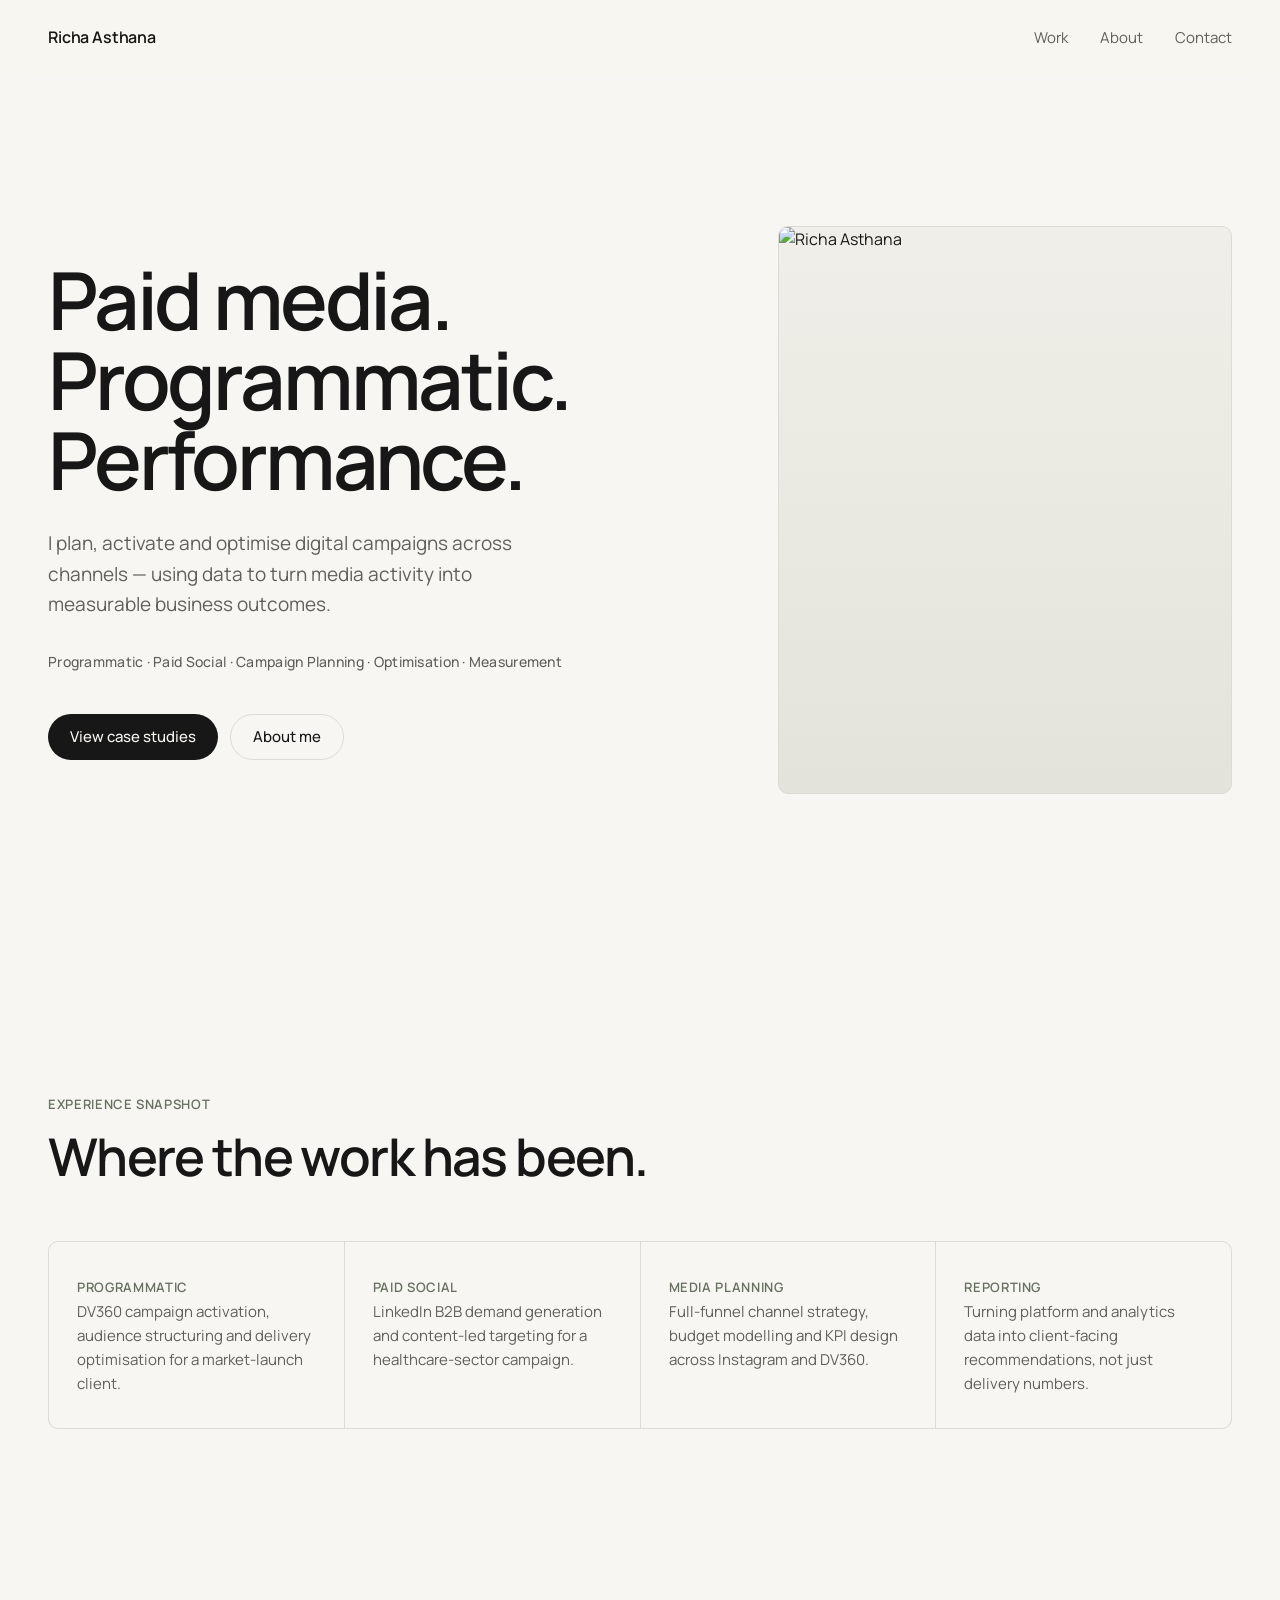
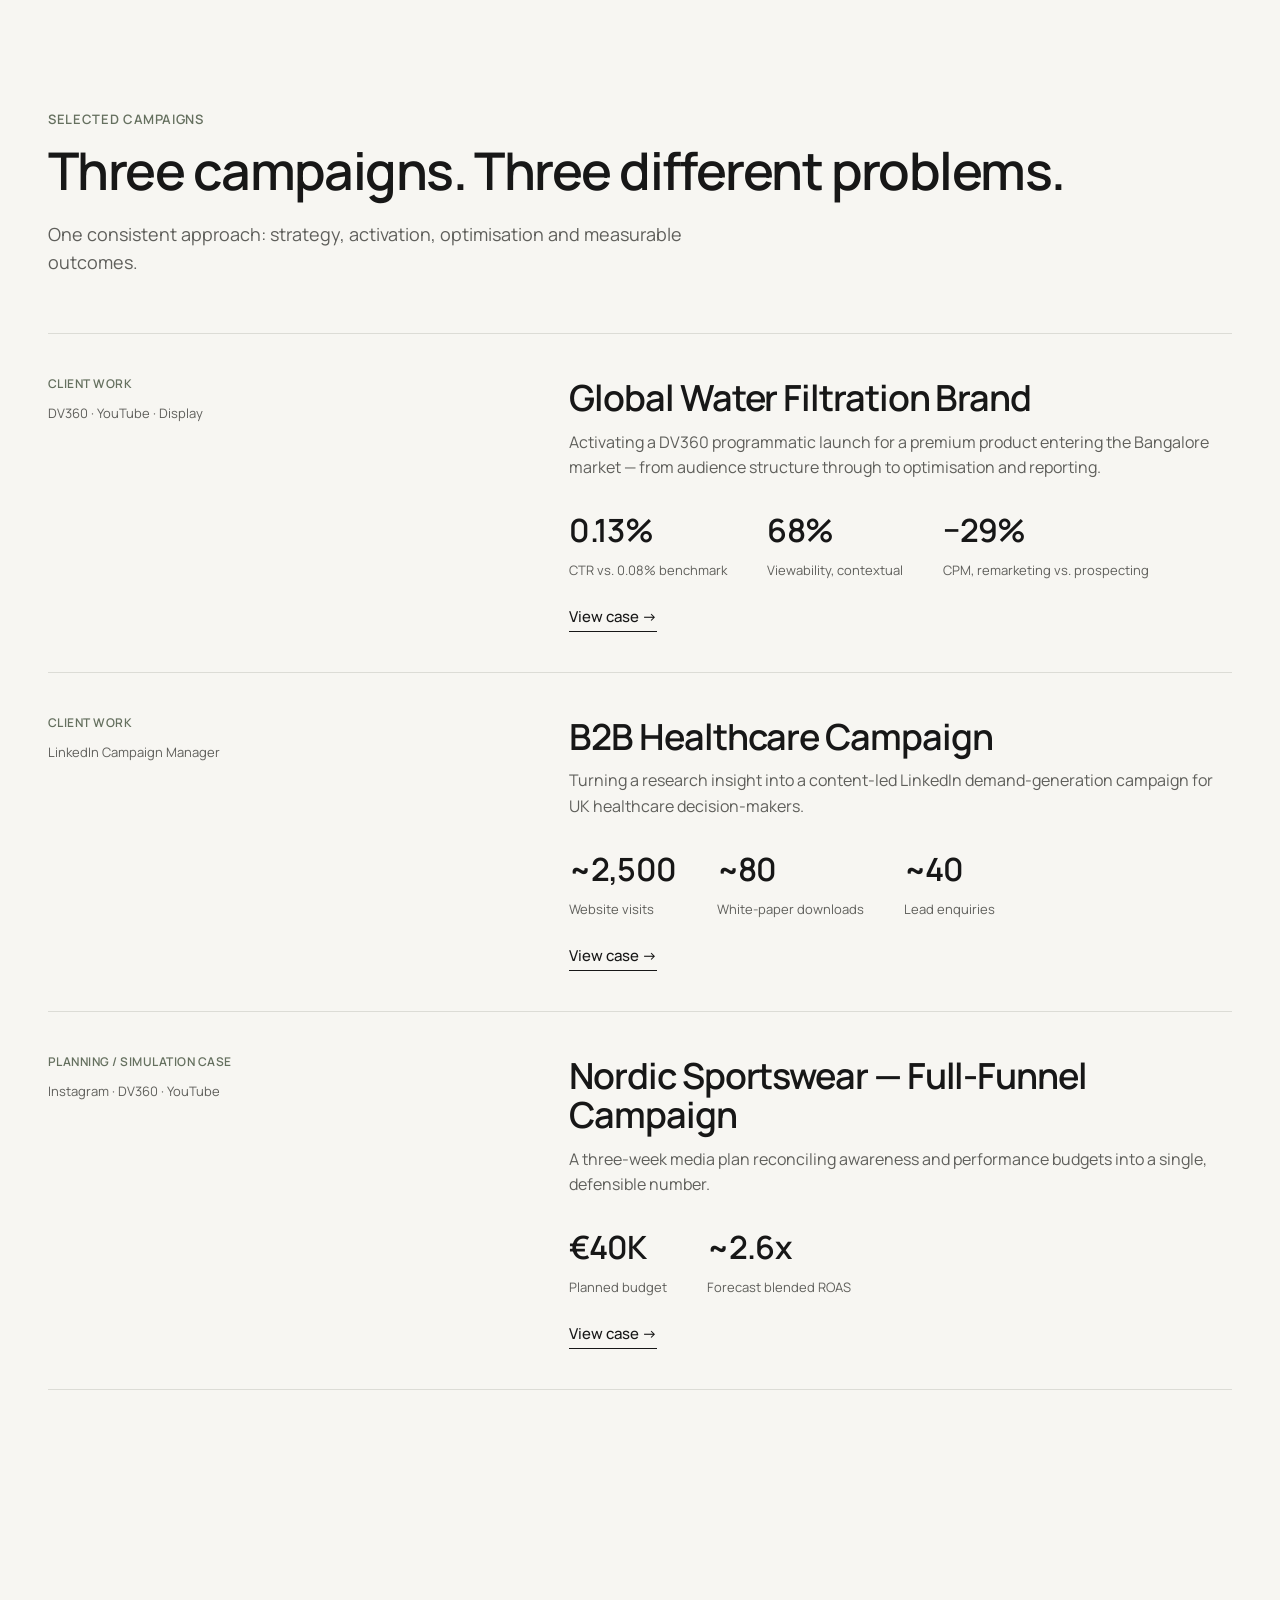
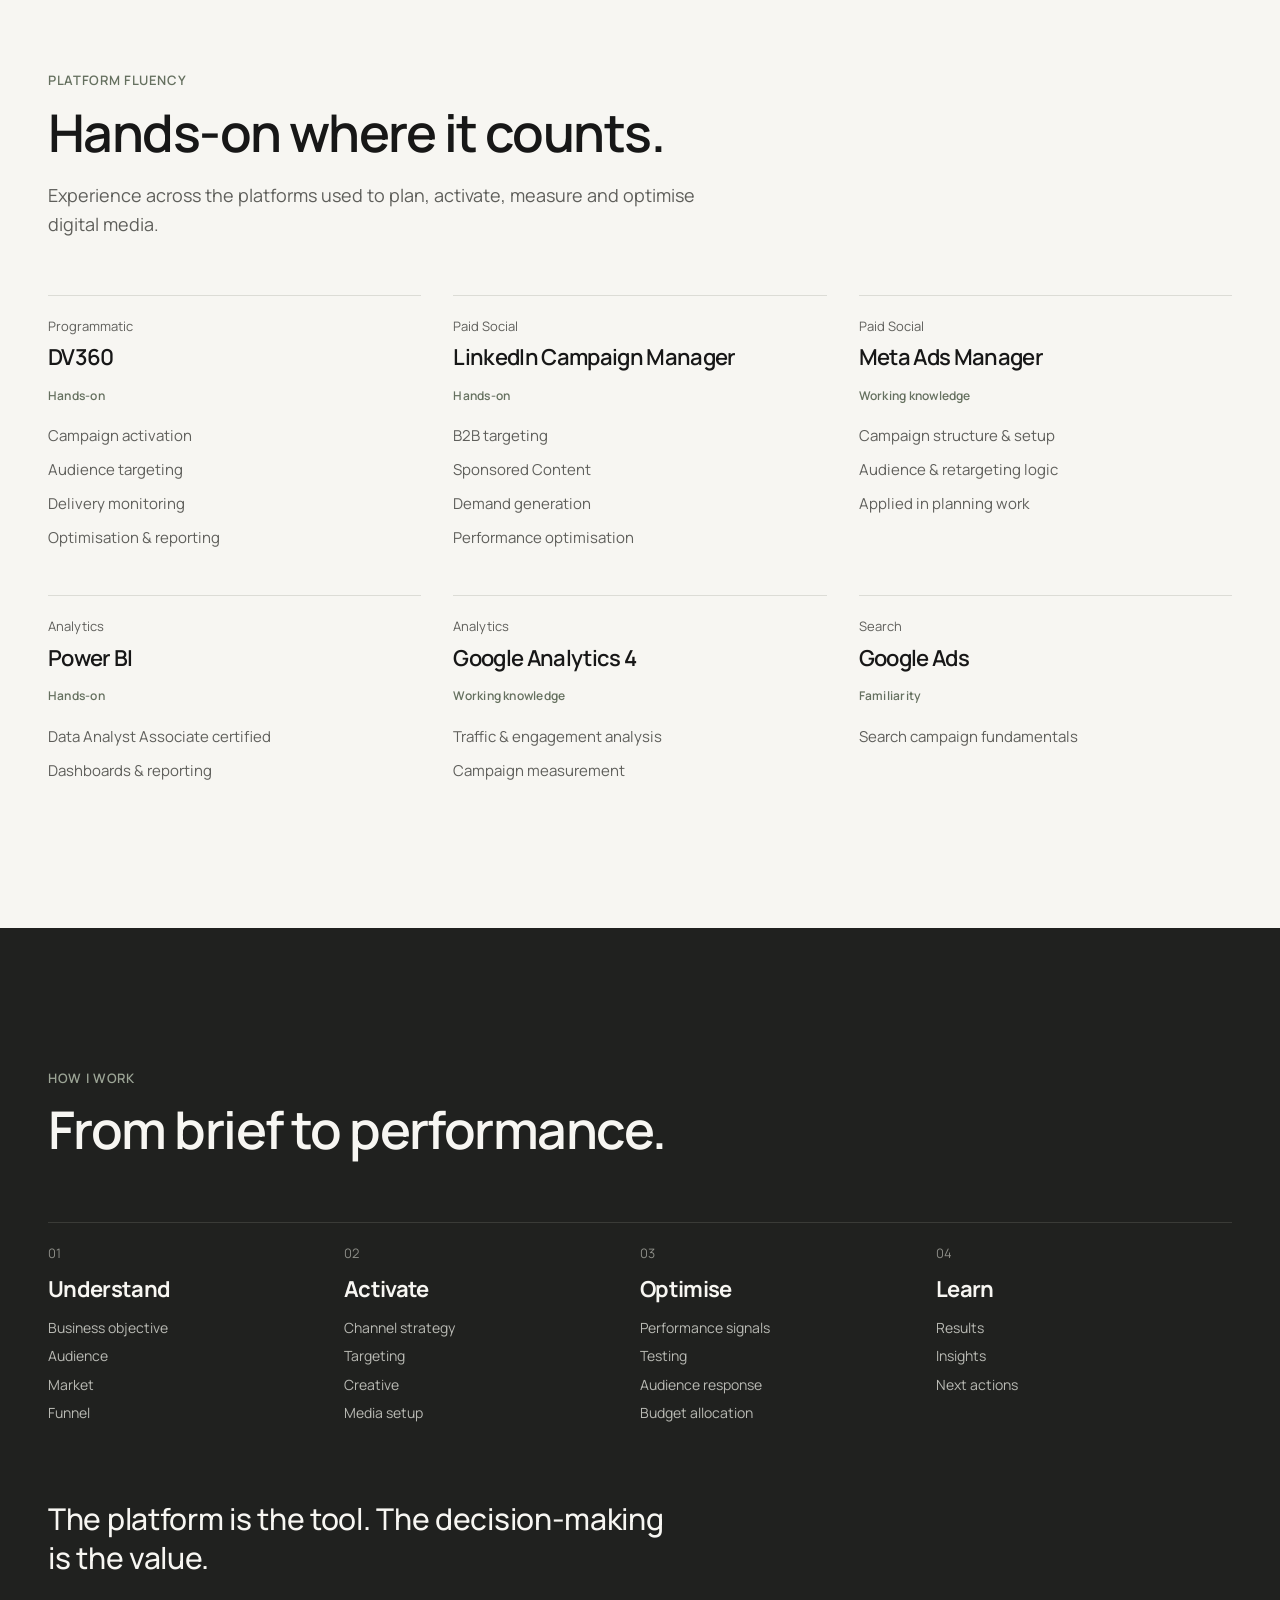
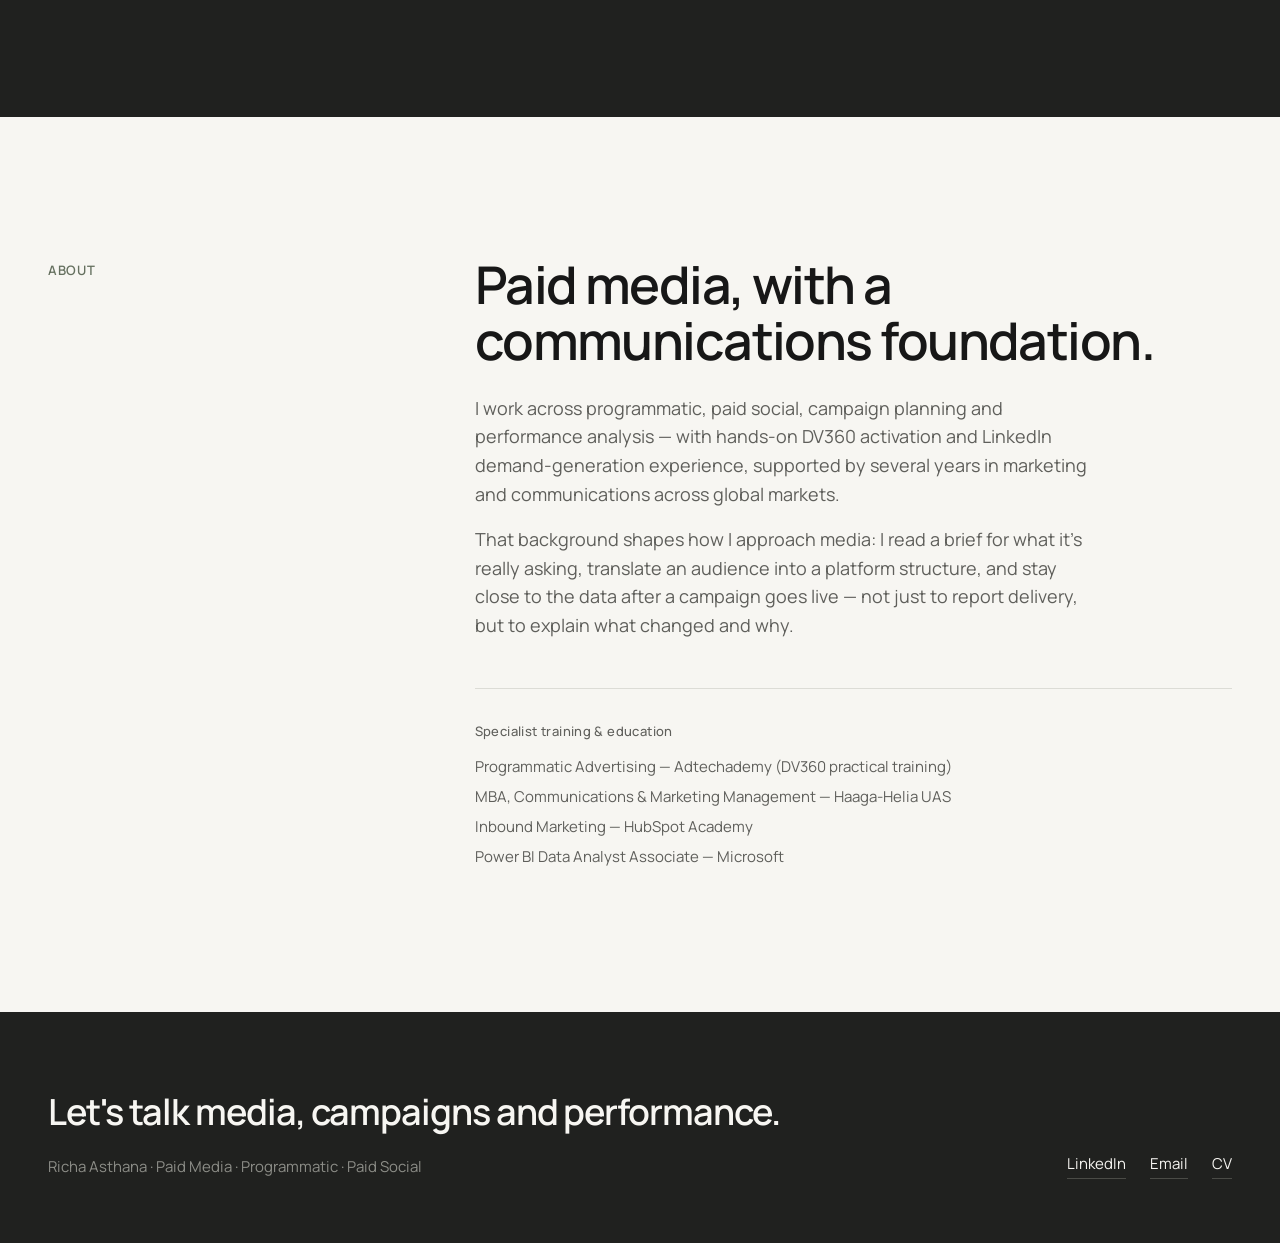
==== index.html @ 82356ca8 "Update index.html" ====
<!DOCTYPE html>
<html lang="en">
<head>
<meta charset="UTF-8">
<meta name="viewport" content="width=device-width, initial-scale=1.0">
<title>Richa Asthana — Paid Media &amp; Programmatic</title>
<meta name="description" content="Paid media professional working across programmatic, paid social, campaign planning and performance measurement.">
<link rel="stylesheet" href="style.css">
</head>
<body>

<nav id="nav">
  <div class="wrap nav-inner">
    <div class="nav-name">Richa Asthana</div>
    <div class="nav-links">
      <a href="#work">Work</a>
      <a href="#about">About</a>
      <a href="#contact">Contact</a>
    </div>
  </div>
</nav>

<!-- HERO -->
<header class="wrap hero">
  <div>
    <h1>Paid media.<br>Programmatic.<br>Performance.</h1>
    <p class="lede">I plan, activate and optimise digital campaigns across channels — using data to turn media activity into measurable business outcomes.</p>
    <div class="capability-line">Programmatic · Paid Social · Campaign Planning · Optimisation · Measurement</div>
    <div class="btn-row">
      <a href="#work" class="btn btn-primary">View case studies</a>
      <a href="#about" class="btn btn-secondary">About me</a>
    </div>
  </div>
  <div class="hero-visual">
    <img src="headshot.jpg" alt="Richa Asthana" style="width:100%; height:100%; object-fit:cover; display:block;">
  </div>
</header>

<!-- SNAPSHOT -->
<section class="wrap reveal">
  <div class="section-head">
    <span class="eyebrow">Experience snapshot</span>
    <h2>Where the work has been.</h2>
  </div>
  <div class="tile-grid">
    <div class="tile">
      <span class="eyebrow">Programmatic</span>
      <p>DV360 campaign activation, audience structuring and delivery optimisation for a market-launch client.</p>
    </div>
    <div class="tile">
      <span class="eyebrow">Paid Social</span>
      <p>LinkedIn B2B demand generation and content-led targeting for a healthcare-sector campaign.</p>
    </div>
    <div class="tile">
      <span class="eyebrow">Media Planning</span>
      <p>Full-funnel channel strategy, budget modelling and KPI design across Instagram and DV360.</p>
    </div>
    <div class="tile">
      <span class="eyebrow">Reporting</span>
      <p>Turning platform and analytics data into client-facing recommendations, not just delivery numbers.</p>
    </div>
  </div>
</section>

<!-- SELECTED WORK -->
<section class="wrap reveal" id="work">
  <div class="section-head">
    <span class="eyebrow">Selected campaigns</span>
    <h2>Three campaigns. Three different problems.</h2>
    <p>One consistent approach: strategy, activation, optimisation and measurable outcomes.</p>
  </div>

  <div class="case-list">

    <a class="case-card" href="case-water-filtration.html">
      <div class="meta">
        <span class="classification">Client work</span>
        <span class="platform">DV360 · YouTube · Display</span>
      </div>
      <div>
        <h3>Global Water Filtration Brand</h3>
        <p class="desc">Activating a DV360 programmatic launch for a premium product entering the Bangalore market — from audience structure through to optimisation and reporting.</p>
        <div class="kpis">
          <div><div class="kpi-num">0.13%</div><div class="kpi-lab">CTR vs. 0.08% benchmark</div></div>
          <div><div class="kpi-num">68%</div><div class="kpi-lab">Viewability, contextual</div></div>
          <div><div class="kpi-num">−29%</div><div class="kpi-lab">CPM, remarketing vs. prospecting</div></div>
        </div>
        <span class="view-link">View case →</span>
      </div>
    </a>

    <a class="case-card" href="case-healthcare.html">
      <div class="meta">
        <span class="classification">Client work</span>
        <span class="platform">LinkedIn Campaign Manager</span>
      </div>
      <div>
        <h3>B2B Healthcare Campaign</h3>
        <p class="desc">Turning a research insight into a content-led LinkedIn demand-generation campaign for UK healthcare decision-makers.</p>
        <div class="kpis">
          <div><div class="kpi-num">~2,500</div><div class="kpi-lab">Website visits</div></div>
          <div><div class="kpi-num">~80</div><div class="kpi-lab">White-paper downloads</div></div>
          <div><div class="kpi-num">~40</div><div class="kpi-lab">Lead enquiries</div></div>
        </div>
        <span class="view-link">View case →</span>
      </div>
    </a>

    <a class="case-card" href="case-sportswear.html">
      <div class="meta">
        <span class="classification">Planning / simulation case</span>
        <span class="platform">Instagram · DV360 · YouTube</span>
      </div>
      <div>
        <h3>Nordic Sportswear — Full-Funnel Campaign</h3>
        <p class="desc">A three-week media plan reconciling awareness and performance budgets into a single, defensible number.</p>
        <div class="kpis">
          <div><div class="kpi-num">€40K</div><div class="kpi-lab">Planned budget</div></div>
          <div><div class="kpi-num">~2.6x</div><div class="kpi-lab">Forecast blended ROAS</div></div>
        </div>
        <span class="view-link">View case →</span>
      </div>
    </a>

  </div>
</section>

<!-- PLATFORM FLUENCY -->
<section class="wrap reveal">
  <div class="section-head">
    <span class="eyebrow">Platform fluency</span>
    <h2>Hands-on where it counts.</h2>
    <p>Experience across the platforms used to plan, activate, measure and optimise digital media.</p>
  </div>

  <div class="platform-grid">
    <div class="platform-card">
      <div class="platform-cat">Programmatic</div>
      <h4>DV360</h4>
      <span class="fluency-tag">Hands-on</span>
      <ul>
        <li>Campaign activation</li>
        <li>Audience targeting</li>
        <li>Delivery monitoring</li>
        <li>Optimisation &amp; reporting</li>
      </ul>
    </div>
    <div class="platform-card">
      <div class="platform-cat">Paid Social</div>
      <h4>LinkedIn Campaign Manager</h4>
      <span class="fluency-tag">Hands-on</span>
      <ul>
        <li>B2B targeting</li>
        <li>Sponsored Content</li>
        <li>Demand generation</li>
        <li>Performance optimisation</li>
      </ul>
    </div>
    <div class="platform-card">
      <div class="platform-cat">Paid Social</div>
      <h4>Meta Ads Manager</h4>
      <span class="fluency-tag">Working knowledge</span>
      <ul>
        <li>Campaign structure &amp; setup</li>
        <li>Audience &amp; retargeting logic</li>
        <li>Applied in planning work</li>
      </ul>
    </div>
    <div class="platform-card">
      <div class="platform-cat">Analytics</div>
      <h4>Power BI</h4>
      <span class="fluency-tag">Hands-on</span>
      <ul>
        <li>Data Analyst Associate certified</li>
        <li>Dashboards &amp; reporting</li>
      </ul>
    </div>
    <div class="platform-card">
      <div class="platform-cat">Analytics</div>
      <h4>Google Analytics 4</h4>
      <span class="fluency-tag">Working knowledge</span>
      <ul>
        <li>Traffic &amp; engagement analysis</li>
        <li>Campaign measurement</li>
      </ul>
    </div>
    <div class="platform-card">
      <div class="platform-cat">Search</div>
      <h4>Google Ads</h4>
      <span class="fluency-tag">Familiarity</span>
      <ul>
        <li>Search campaign fundamentals</li>
      </ul>
    </div>
  </div>
</section>

<!-- HOW I WORK -->
<section class="section-dark work-section reveal">
  <div class="wrap">
    <div class="section-head">
      <span class="eyebrow" style="color:#9CA596">How I work</span>
      <h2>From brief to performance.</h2>
    </div>

    <div class="work-steps">
      <div class="work-step">
        <div class="step-num">01</div>
        <h4>Understand</h4>
        <ul>
          <li>Business objective</li>
          <li>Audience</li>
          <li>Market</li>
          <li>Funnel</li>
        </ul>
      </div>
      <div class="work-step">
        <div class="step-num">02</div>
        <h4>Activate</h4>
        <ul>
          <li>Channel strategy</li>
          <li>Targeting</li>
          <li>Creative</li>
          <li>Media setup</li>
        </ul>
      </div>
      <div class="work-step">
        <div class="step-num">03</div>
        <h4>Optimise</h4>
        <ul>
          <li>Performance signals</li>
          <li>Testing</li>
          <li>Audience response</li>
          <li>Budget allocation</li>
        </ul>
      </div>
      <div class="work-step">
        <div class="step-num">04</div>
        <h4>Learn</h4>
        <ul>
          <li>Results</li>
          <li>Insights</li>
          <li>Next actions</li>
        </ul>
      </div>
    </div>

    <div class="work-statement">The platform is the tool. The decision-making is the value.</div>
  </div>
</section>

<!-- ABOUT -->
<section class="wrap reveal" id="about">
  <div class="about-grid">
    <div>
      <span class="eyebrow">About</span>
    </div>
    <div>
      <h2 style="margin-bottom:24px;">Paid media, with a communications foundation.</h2>
      <p>I work across programmatic, paid social, campaign planning and performance analysis — with hands-on DV360 activation and LinkedIn demand-generation experience, supported by several years in marketing and communications across global markets.</p>
      <p>That background shapes how I approach media: I read a brief for what it's really asking, translate an audience into a platform structure, and stay close to the data after a campaign goes live — not just to report delivery, but to explain what changed and why.</p>

      <div class="training-note">
        <span class="label">Specialist training &amp; education</span>
        <ul>
          <li>Programmatic Advertising — Adtechademy (DV360 practical training)</li>
          <li>MBA, Communications &amp; Marketing Management — Haaga-Helia UAS</li>
          <li>Inbound Marketing — HubSpot Academy</li>
          <li>Power BI Data Analyst Associate — Microsoft</li>
        </ul>
      </div>
    </div>
  </div>
</section>

<!-- FOOTER -->
<footer class="section-dark" id="contact">
  <div class="wrap footer-inner">
    <div>
      <h3>Let's talk media, campaigns and performance.</h3>
      <div class="footer-name">Richa Asthana · Paid Media · Programmatic · Paid Social</div>
    </div>
        <div class="footer-links">
      <a href="https://www.linkedin.com/in/asthanaricha/" target="_blank" rel="noopener noreferrer">LinkedIn</a>
      <a href="mailto:richa.asthana88@gmail.com" target="_blank" rel="noopener noreferrer">Email</a>
      <a href="#" target="_blank" rel="noopener noreferrer">CV</a>
    </div>
  </div>
</footer>

<script>
  const nav = document.getElementById('nav');
  window.addEventListener('scroll', () => {
    nav.classList.toggle('scrolled', window.scrollY > 8);
  });

  const revealEls = document.querySelectorAll('.reveal');
  const io = new IntersectionObserver((entries) => {
    entries.forEach(e => { if (e.isIntersecting) e.target.classList.add('in'); });
  }, { threshold: 0.12 });
  revealEls.forEach(el => io.observe(el));
</script>

</body>
</html>
---- style.css ----
/* ========================================================
   Portfolio Design System
   Richa Asthana — Paid Media / Programmatic / Performance
   ======================================================== */

@import url('https://fonts.googleapis.com/css2?family=Manrope:wght@400;500;600;700&display=swap');

:root {
  --bg: #F7F6F2;
  --ink: #171717;
  --ink-muted: #5F5F5B;
  --border: #DCDCD6;
  --accent: #65705F;
  --dark: #20211F;
  --dark-text: #F7F6F2;

  --font: 'Manrope', -apple-system, BlinkMacSystemFont, sans-serif;

  --container-max: 1280px;
  --container-max-lg: 1360px;
  --pad-desktop: 48px;
  --pad-tablet: 32px;
  --pad-mobile: 20px;
}

* { box-sizing: border-box; }

html {
  scroll-behavior: smooth;
}

@media (prefers-reduced-motion: reduce) {
  html { scroll-behavior: auto; }
  *, *::before, *::after {
    animation-duration: 0.01ms !important;
    animation-iteration-count: 1 !important;
    transition-duration: 0.01ms !important;
  }
}

body {
  margin: 0;
  background: var(--bg);
  color: var(--ink);
  font-family: var(--font);
  font-weight: 400;
  line-height: 1.6;
  -webkit-font-smoothing: antialiased;
}

.wrap {
  max-width: var(--container-max);
  margin: 0 auto;
  padding-left: var(--pad-desktop);
  padding-right: var(--pad-desktop);
}

@media (min-width: 1500px) {
  .wrap { max-width: var(--container-max-lg); padding-left: 64px; padding-right: 64px; }
}

@media (max-width: 900px) {
  .wrap { padding-left: var(--pad-tablet); padding-right: var(--pad-tablet); }
}

@media (max-width: 560px) {
  .wrap { padding-left: var(--pad-mobile); padding-right: var(--pad-mobile); }
}

h1, h2, h3, h4 {
  margin: 0;
  font-weight: 600;
  letter-spacing: -0.03em;
  color: var(--ink);
}

h1 {
  font-size: 80px;
  line-height: 1.0;
  letter-spacing: -0.04em;
  max-width: 780px;
}

h2 {
  font-size: 52px;
  line-height: 1.08;
}

h3 {
  font-size: 36px;
  line-height: 1.1;
}

h4 {
  font-size: 22px;
  line-height: 1.25;
}

p {
  color: var(--ink-muted);
  font-size: 18px;
  line-height: 1.6;
  max-width: 660px;
  margin: 0;
}

@media (max-width: 900px) {
  h1 { font-size: 58px; }
  h2 { font-size: 44px; }
  h3 { font-size: 32px; }
}

@media (max-width: 560px) {
  h1 { font-size: 44px; }
  h2 { font-size: 36px; }
  h3 { font-size: 28px; }
  p { font-size: 16px; }
}

a {
  color: inherit;
  text-decoration: none;
}

.eyebrow {
  font-size: 13px;
  font-weight: 600;
  letter-spacing: 0.05em;
  text-transform: uppercase;
  color: var(--accent);
}

.label {
  font-size: 13px;
  font-weight: 500;
  letter-spacing: 0.03em;
  color: var(--ink-muted);
}

/* ---------- Nav ---------- */

nav {
  position: sticky;
  top: 0;
  z-index: 50;
  height: 76px;
  display: flex;
  align-items: center;
  background: rgba(247, 246, 242, 0.86);
  backdrop-filter: blur(8px);
  border-bottom: 1px solid transparent;
  transition: border-color 250ms ease-out;
}

nav.scrolled { border-bottom-color: var(--border); }

.nav-inner {
  display: flex;
  align-items: center;
  justify-content: space-between;
  width: 100%;
}

.nav-name {
  font-size: 16px;
  font-weight: 600;
  letter-spacing: -0.01em;
}

.nav-links {
  display: flex;
  gap: 32px;
  font-size: 15px;
  color: var(--ink-muted);
}

.nav-links a:hover { color: var(--ink); }

@media (max-width: 700px) {
  .nav-links { gap: 18px; font-size: 14px; }
}

/* ---------- Buttons ---------- */

.btn {
  display: inline-flex;
  align-items: center;
  height: 46px;
  padding: 0 22px;
  border-radius: 999px;
  font-size: 15px;
  font-weight: 500;
  transition: opacity 200ms ease-out, background 200ms ease-out;
  white-space: nowrap;
}

.btn-primary {
  background: var(--ink);
  color: var(--bg);
}
.btn-primary:hover { opacity: 0.85; }

.btn-secondary {
  background: transparent;
  border: 1px solid var(--border);
  color: var(--ink);
}
.btn-secondary:hover { border-color: var(--ink); }

.btn-row { display: flex; gap: 12px; flex-wrap: wrap; }

/* ---------- Sections ---------- */

section {
  padding: 140px 0;
}

@media (max-width: 900px) {
  section { padding: 104px 0; }
}
@media (max-width: 560px) {
  section { padding: 80px 0; }
}

.section-head {
  margin-bottom: 56px;
}

.section-head .eyebrow { display: block; margin-bottom: 14px; }

.section-head p {
  margin-top: 20px;
}

.section-dark {
  background: var(--dark);
  color: var(--dark-text);
}
.section-dark h1, .section-dark h2, .section-dark h3, .section-dark h4 {
  color: var(--dark-text);
}
.section-dark p { color: #B9BAB4; }

hr.rule {
  border: none;
  border-top: 1px solid var(--border);
  margin: 0;
}

/* ---------- Hero ---------- */

.hero {
  padding-top: 150px;
  padding-bottom: 160px;
  display: grid;
  grid-template-columns: 1.2fr 0.8fr;
  gap: 48px;
  align-items: center;
}

@media (max-width: 900px) {
  .hero { grid-template-columns: 1fr; padding-top: 120px; padding-bottom: 100px; }
}

.hero p.lede {
  margin-top: 28px;
  font-size: 19px;
  max-width: 520px;
}

.hero .capability-line {
  margin-top: 32px;
  font-size: 14px;
  font-weight: 500;
  letter-spacing: 0.02em;
  color: var(--ink-muted);
}

.hero .btn-row { margin-top: 40px; }

.hero-visual {
  position: relative;
  aspect-ratio: 4/5;
  border: 1px solid var(--border);
  border-radius: 10px;
  overflow: hidden;
  background: linear-gradient(180deg, #EFEEE8 0%, #E4E3DB 100%);
}

@media (max-width: 900px) { .hero-visual { display: none; } }

/* ---------- Stat / capability tiles ---------- */

.tile-grid {
  display: grid;
  grid-template-columns: repeat(4, 1fr);
  gap: 1px;
  background: var(--border);
  border: 1px solid var(--border);
  border-radius: 10px;
  overflow: hidden;
}

@media (max-width: 900px) {
  .tile-grid { grid-template-columns: repeat(2, 1fr); }
}

.tile {
  background: var(--bg);
  padding: 32px 28px;
}

.tile .eyebrow { margin-bottom: 14px; }

.tile p { font-size: 15px; }

/* ---------- Case study cards ---------- */

.case-list {
  display: flex;
  flex-direction: column;
}

.case-card {
  display: grid;
  grid-template-columns: 5fr 7fr;
  gap: 48px;
  padding: 40px 0;
  border-top: 1px solid var(--border);
  align-items: start;
  transition: opacity 200ms ease-out;
}

.case-list .case-card:last-child { border-bottom: 1px solid var(--border); }

@media (max-width: 900px) {
  .case-card { grid-template-columns: 1fr; gap: 20px; padding: 32px 0; }
}

.case-card .meta { display: flex; flex-direction: column; gap: 10px; }
.case-card .classification {
  font-size: 12px;
  font-weight: 600;
  letter-spacing: 0.04em;
  text-transform: uppercase;
  color: var(--accent);
}
.case-card .platform { font-size: 13px; color: var(--ink-muted); }

.case-card h3 { margin-top: 4px; }
.case-card p.desc { margin-top: 12px; font-size: 16px; }

.case-card .kpis {
  display: flex;
  gap: 40px;
  margin-top: 24px;
  flex-wrap: wrap;
}
.case-card .kpi-num { font-size: 32px; font-weight: 600; letter-spacing: -0.02em; }
.case-card .kpi-lab { font-size: 13px; color: var(--ink-muted); margin-top: 4px; }

.case-card .view-link {
  margin-top: 24px;
  display: inline-flex;
  align-items: center;
  gap: 8px;
  font-size: 15px;
  font-weight: 500;
  color: var(--ink);
  border-bottom: 1px solid var(--ink);
  padding-bottom: 2px;
  transition: gap 200ms ease-out, color 200ms ease-out;
}
.case-card:hover .view-link { gap: 14px; color: var(--accent); border-color: var(--accent); }

/* ---------- Platform fluency ---------- */

.platform-grid {
  display: grid;
  grid-template-columns: repeat(3, 1fr);
  gap: 40px 32px;
}

@media (max-width: 900px) {
  .platform-grid { grid-template-columns: repeat(2, 1fr); }
}
@media (max-width: 560px) {
  .platform-grid { grid-template-columns: 1fr; }
}

.platform-cat {
  font-size: 13px;
  color: var(--ink-muted);
  margin-bottom: 8px;
}

.platform-card {
  border-top: 1px solid var(--border);
  padding-top: 20px;
}

.platform-card h4 { margin-bottom: 4px; }

.fluency-tag {
  display: inline-block;
  font-size: 12px;
  font-weight: 600;
  letter-spacing: 0.02em;
  color: var(--accent);
  margin: 10px 0 14px;
}

.platform-card ul {
  list-style: none;
  margin: 0;
  padding: 0;
  font-size: 15px;
  color: var(--ink-muted);
}

.platform-card li {
  padding: 5px 0;
}

/* ---------- How I Work ---------- */

.work-steps {
  display: grid;
  grid-template-columns: repeat(4, 1fr);
  gap: 0;
  margin-top: 64px;
}

@media (max-width: 900px) {
  .work-steps { grid-template-columns: repeat(2, 1fr); gap: 40px 24px; }
}
@media (max-width: 560px) {
  .work-steps { grid-template-columns: 1fr; gap: 32px; }
}

.work-step {
  border-top: 1px solid #3A3B37;
  padding-top: 20px;
  padding-right: 24px;
}

.work-step .step-num {
  font-size: 13px;
  color: #8C8D87;
  margin-bottom: 12px;
}

.work-step h4 {
  margin-bottom: 10px;
  color: #F7F6F2;
  font-weight: 700;
}

.work-step ul {
  list-style: none;
  margin: 0;
  padding: 0;
  font-size: 14px;
  color: #B9BAB4;
}
.work-step li { padding: 3px 0; }

.work-statement {
  margin-top: 72px;
  font-size: 30px;
  font-weight: 500;
  letter-spacing: -0.01em;
  line-height: 1.3;
  max-width: 640px;
}

/* ---------- Measurement mindset ---------- */

.measure-flow {
  display: flex;
  flex-direction: column;
  gap: 0;
  max-width: 520px;
}

.measure-tier {
  padding: 28px 0;
  border-top: 1px solid var(--border);
}
.measure-flow .measure-tier:last-child { border-bottom: 1px solid var(--border); }

.measure-tier .eyebrow { margin-bottom: 10px; }

.measure-tier .items {
  font-size: 16px;
  color: var(--ink);
}

.measure-arrow {
  text-align: left;
  color: var(--ink-muted);
  font-size: 14px;
  padding-left: 2px;
}

/* ---------- About ---------- */

.about-grid {
  display: grid;
  grid-template-columns: 4fr 8fr;
  gap: 48px;
}
@media (max-width: 900px) {
  .about-grid { grid-template-columns: 1fr; }
}

.about-grid p { max-width: 620px; margin-bottom: 16px; }

.timeline-item {
  display: grid;
  grid-template-columns: 1fr 3fr;
  gap: 24px;
  padding: 20px 0;
  border-top: 1px solid var(--border);
}
.timeline-item:last-child { border-bottom: 1px solid var(--border); }

.timeline-item .years { font-size: 14px; color: var(--ink-muted); }
.timeline-item .role { font-size: 16px; font-weight: 600; }
.timeline-item .org { font-size: 15px; color: var(--ink-muted); margin-top: 2px; }
.timeline-item .note { font-size: 14px; color: var(--ink-muted); margin-top: 4px; }
.timeline-item .note a { color: var(--accent); }

@media (max-width: 560px) {
  .timeline-item { grid-template-columns: 1fr; gap: 4px; }
}

.training-note {
  margin-top: 48px;
  padding-top: 32px;
  border-top: 1px solid var(--border);
}
.training-note .label { display: block; margin-bottom: 10px; }
.training-note ul {
  list-style: none;
  padding: 0;
  margin: 0;
  font-size: 15px;
  color: var(--ink-muted);
}
.training-note li { padding: 3px 0; }

/* ---------- Footer / CTA ---------- */

footer.section-dark {
  padding: 80px 0 64px;
}

@media (max-width: 900px) {
  footer.section-dark { padding: 64px 0 48px; }
}
@media (max-width: 560px) {
  footer.section-dark { padding: 48px 0 40px; }
}

.footer-inner {
  display: flex;
  justify-content: space-between;
  align-items: flex-end;
  flex-wrap: wrap;
  gap: 40px;
}

.footer-links {
  display: flex;
  gap: 24px;
  font-size: 15px;
}
.footer-links a { color: var(--dark-text); border-bottom: 1px solid #4A4B46; padding-bottom: 2px; }
.footer-links a:hover { border-color: var(--accent); color: var(--accent); }

.footer-name { font-size: 15px; color: #8C8D87; margin-top: 24px; }

/* ---------- Reveal-on-scroll ---------- */

.reveal {
  opacity: 0;
  transform: translateY(16px);
  transition: opacity 500ms ease-out, transform 500ms ease-out;
}
.reveal.in { opacity: 1; transform: translateY(0); }

/* ---------- Case study page ---------- */

.case-hero {
  padding-top: 150px;
  padding-bottom: 80px;
}

.case-hero .classification { margin-bottom: 20px; }

.case-hero h1 { font-size: 60px; max-width: 900px; }

@media (max-width: 900px) { .case-hero h1 { font-size: 40px; } }

.case-hero .proposition { margin-top: 24px; font-size: 20px; max-width: 640px; }

.case-section {
  padding: 72px 0;
  border-top: 1px solid var(--border);
}

.case-section-inner {
  display: grid;
  grid-template-columns: 4fr 8fr;
  gap: 48px;
}

@media (max-width: 900px) {
  .case-section-inner { grid-template-columns: 1fr; gap: 20px; }
}

.case-section-inner .eyebrow { padding-top: 4px; }

.case-section-inner .content > * + * { margin-top: 20px; }

.kpi-row {
  display: flex;
  gap: 56px;
  flex-wrap: wrap;
  margin-top: 32px;
}

.kpi-block .kpi-num { font-size: 40px; font-weight: 600; letter-spacing: -0.02em; }
.kpi-block .kpi-lab { font-size: 14px; color: var(--ink-muted); margin-top: 6px; max-width: 180px; }
.kpi-block .kpi-tag {
  display: inline-block;
  font-size: 11px;
  font-weight: 600;
  letter-spacing: 0.03em;
  text-transform: uppercase;
  color: var(--accent);
  margin-top: 8px;
}

.journey {
  display: flex;
  align-items: center;
  flex-wrap: wrap;
  gap: 8px;
  font-size: 15px;
  color: var(--ink-muted);
  margin-top: 8px;
}
.journey .step {
  padding: 8px 16px;
  border: 1px solid var(--border);
  border-radius: 999px;
  color: var(--ink);
  font-size: 14px;
}
.journey .arrow { color: var(--border); }

.optim-grid {
  display: grid;
  grid-template-columns: repeat(4, 1fr);
  gap: 24px;
  margin-top: 8px;
}
@media (max-width: 900px) {
  .optim-grid { grid-template-columns: 1fr 1fr; }
}
@media (max-width: 560px) {
  .optim-grid { grid-template-columns: 1fr; }
}
.optim-block .label { display: block; margin-bottom: 10px; color: var(--accent); }
.optim-block p { font-size: 15px; }

.case-capability {
  display: flex;
  gap: 10px;
  flex-wrap: wrap;
  margin-top: 8px;
}
.cap-tag {
  font-size: 13px;
  padding: 7px 14px;
  border: 1px solid var(--border);
  border-radius: 999px;
  color: var(--ink-muted);
}

.case-nav {
  display: flex;
  justify-content: space-between;
  padding: 48px 0 100px;
}
.case-nav a { font-size: 15px; color: var(--ink-muted); }
.case-nav a:hover { color: var(--accent); }
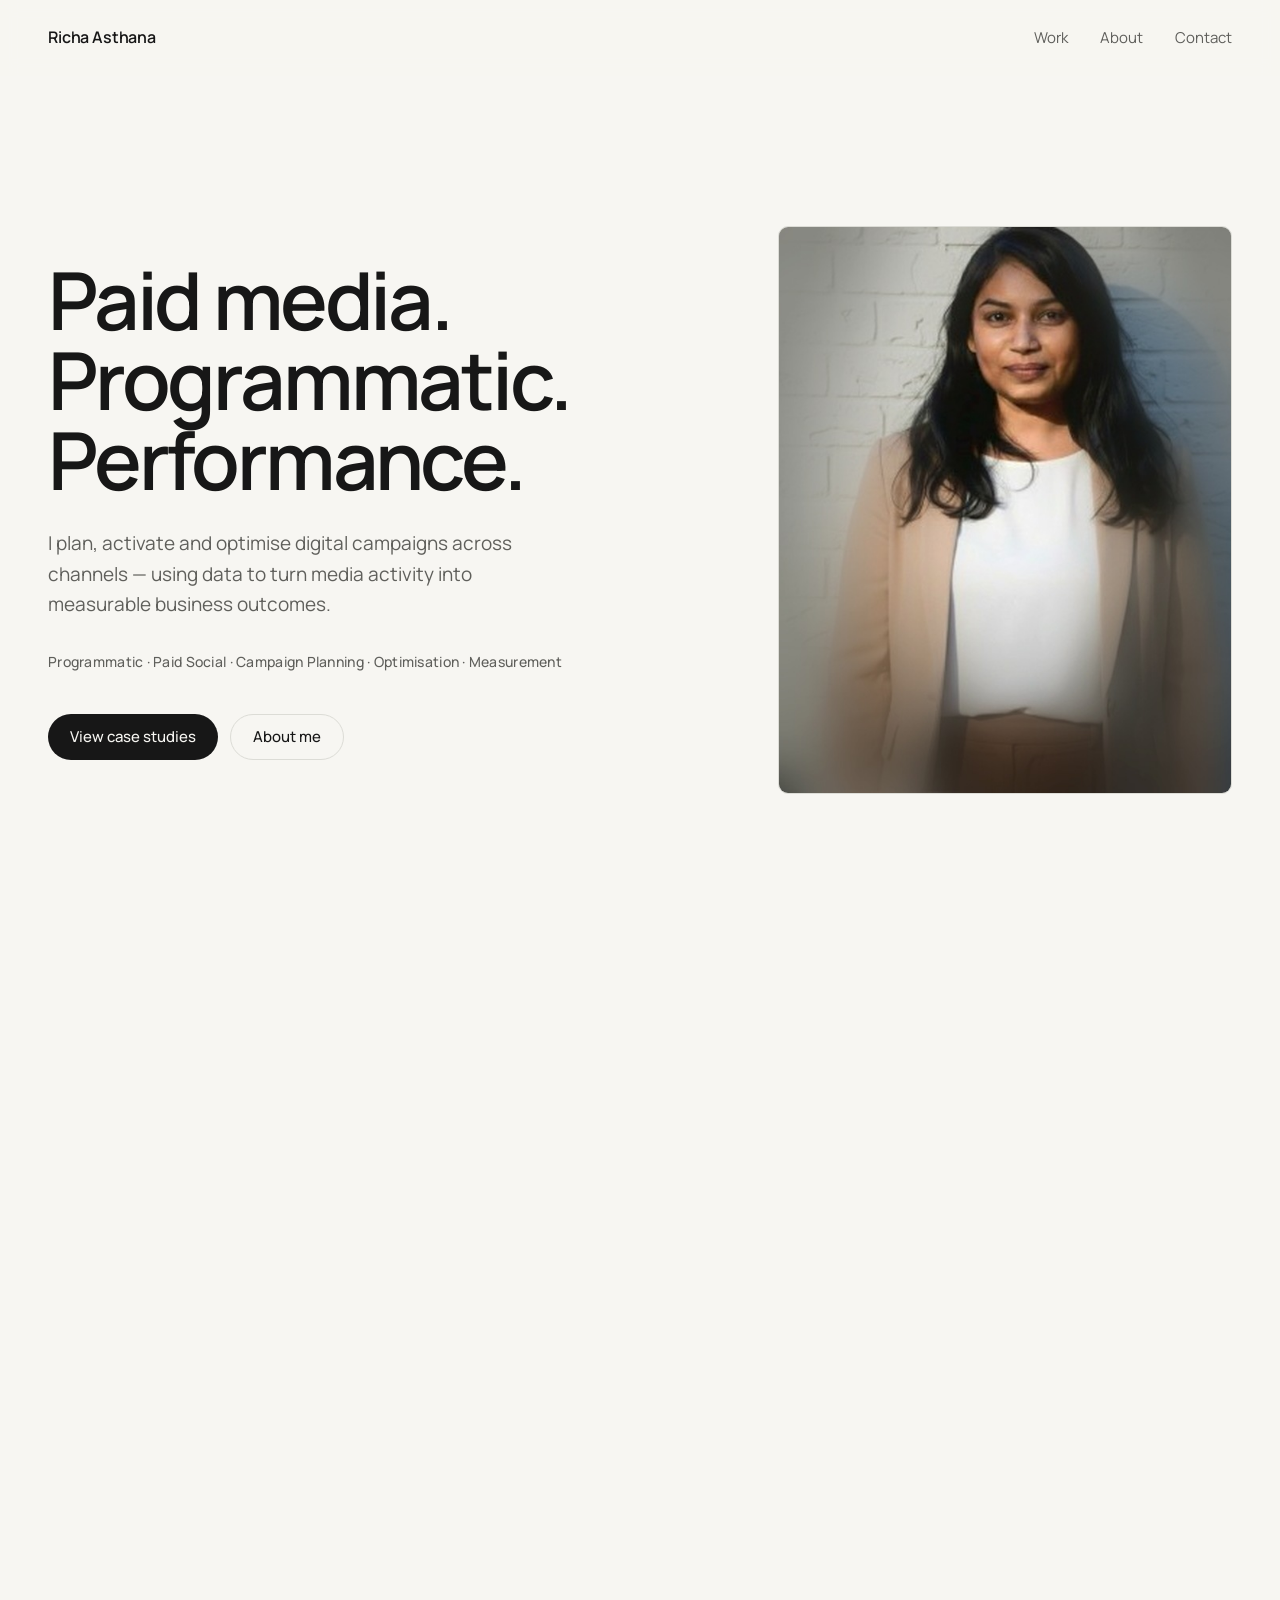
==== commit 7d0d5088: "Update index.html" ====
--- a/index.html
+++ b/index.html
@@ -108,15 +108,15 @@
 
     <a class="case-card" href="case-sportswear.html">
       <div class="meta">
-        <span class="classification">Planning / simulation case</span>
+        <span class="classification">Client work</span>
         <span class="platform">Instagram · DV360 · YouTube</span>
       </div>
       <div>
         <h3>Nordic Sportswear — Full-Funnel Campaign</h3>
         <p class="desc">A three-week media plan reconciling awareness and performance budgets into a single, defensible number.</p>
         <div class="kpis">
-          <div><div class="kpi-num">€40K</div><div class="kpi-lab">Planned budget</div></div>
-          <div><div class="kpi-num">~2.6x</div><div class="kpi-lab">Forecast blended ROAS</div></div>
+          <div><div class="kpi-num">€40K</div><div class="kpi-lab">Campaign budget</div></div>
+          <div><div class="kpi-num">~2.6x</div><div class="kpi-lab">Blended ROAS</div></div>
         </div>
         <span class="view-link">View case →</span>
       </div>
@@ -173,133 +173,3 @@
       <ul>
         <li>Data Analyst Associate certified</li>
         <li>Dashboards &amp; reporting</li>
-      </ul>
-    </div>
-    <div class="platform-card">
-      <div class="platform-cat">Analytics</div>
-      <h4>Google Analytics 4</h4>
-      <span class="fluency-tag">Working knowledge</span>
-      <ul>
-        <li>Traffic &amp; engagement analysis</li>
-        <li>Campaign measurement</li>
-      </ul>
-    </div>
-    <div class="platform-card">
-      <div class="platform-cat">Search</div>
-      <h4>Google Ads</h4>
-      <span class="fluency-tag">Familiarity</span>
-      <ul>
-        <li>Search campaign fundamentals</li>
-      </ul>
-    </div>
-  </div>
-</section>
-
-<!-- HOW I WORK -->
-<section class="section-dark work-section reveal">
-  <div class="wrap">
-    <div class="section-head">
-      <span class="eyebrow" style="color:#9CA596">How I work</span>
-      <h2>From brief to performance.</h2>
-    </div>
-
-    <div class="work-steps">
-      <div class="work-step">
-        <div class="step-num">01</div>
-        <h4>Understand</h4>
-        <ul>
-          <li>Business objective</li>
-          <li>Audience</li>
-          <li>Market</li>
-          <li>Funnel</li>
-        </ul>
-      </div>
-      <div class="work-step">
-        <div class="step-num">02</div>
-        <h4>Activate</h4>
-        <ul>
-          <li>Channel strategy</li>
-          <li>Targeting</li>
-          <li>Creative</li>
-          <li>Media setup</li>
-        </ul>
-      </div>
-      <div class="work-step">
-        <div class="step-num">03</div>
-        <h4>Optimise</h4>
-        <ul>
-          <li>Performance signals</li>
-          <li>Testing</li>
-          <li>Audience response</li>
-          <li>Budget allocation</li>
-        </ul>
-      </div>
-      <div class="work-step">
-        <div class="step-num">04</div>
-        <h4>Learn</h4>
-        <ul>
-          <li>Results</li>
-          <li>Insights</li>
-          <li>Next actions</li>
-        </ul>
-      </div>
-    </div>
-
-    <div class="work-statement">The platform is the tool. The decision-making is the value.</div>
-  </div>
-</section>
-
-<!-- ABOUT -->
-<section class="wrap reveal" id="about">
-  <div class="about-grid">
-    <div>
-      <span class="eyebrow">About</span>
-    </div>
-    <div>
-      <h2 style="margin-bottom:24px;">Paid media, with a communications foundation.</h2>
-      <p>I work across programmatic, paid social, campaign planning and performance analysis — with hands-on DV360 activation and LinkedIn demand-generation experience, supported by several years in marketing and communications across global markets.</p>
-      <p>That background shapes how I approach media: I read a brief for what it's really asking, translate an audience into a platform structure, and stay close to the data after a campaign goes live — not just to report delivery, but to explain what changed and why.</p>
-
-      <div class="training-note">
-        <span class="label">Specialist training &amp; education</span>
-        <ul>
-          <li>Programmatic Advertising — Adtechademy (DV360 practical training)</li>
-          <li>MBA, Communications &amp; Marketing Management — Haaga-Helia UAS</li>
-          <li>Inbound Marketing — HubSpot Academy</li>
-          <li>Power BI Data Analyst Associate — Microsoft</li>
-        </ul>
-      </div>
-    </div>
-  </div>
-</section>
-
-<!-- FOOTER -->
-<footer class="section-dark" id="contact">
-  <div class="wrap footer-inner">
-    <div>
-      <h3>Let's talk media, campaigns and performance.</h3>
-      <div class="footer-name">Richa Asthana · Paid Media · Programmatic · Paid Social</div>
-    </div>
-        <div class="footer-links">
-      <a href="https://www.linkedin.com/in/asthanaricha/" target="_blank" rel="noopener noreferrer">LinkedIn</a>
-      <a href="mailto:richa.asthana88@gmail.com" target="_blank" rel="noopener noreferrer">Email</a>
-      <a href="#" target="_blank" rel="noopener noreferrer">CV</a>
-    </div>
-  </div>
-</footer>
-
-<script>
-  const nav = document.getElementById('nav');
-  window.addEventListener('scroll', () => {
-    nav.classList.toggle('scrolled', window.scrollY > 8);
-  });
-
-  const revealEls = document.querySelectorAll('.reveal');
-  const io = new IntersectionObserver((entries) => {
-    entries.forEach(e => { if (e.isIntersecting) e.target.classList.add('in'); });
-  }, { threshold: 0.12 });
-  revealEls.forEach(el => io.observe(el));
-</script>
-
-</body>
-</html>
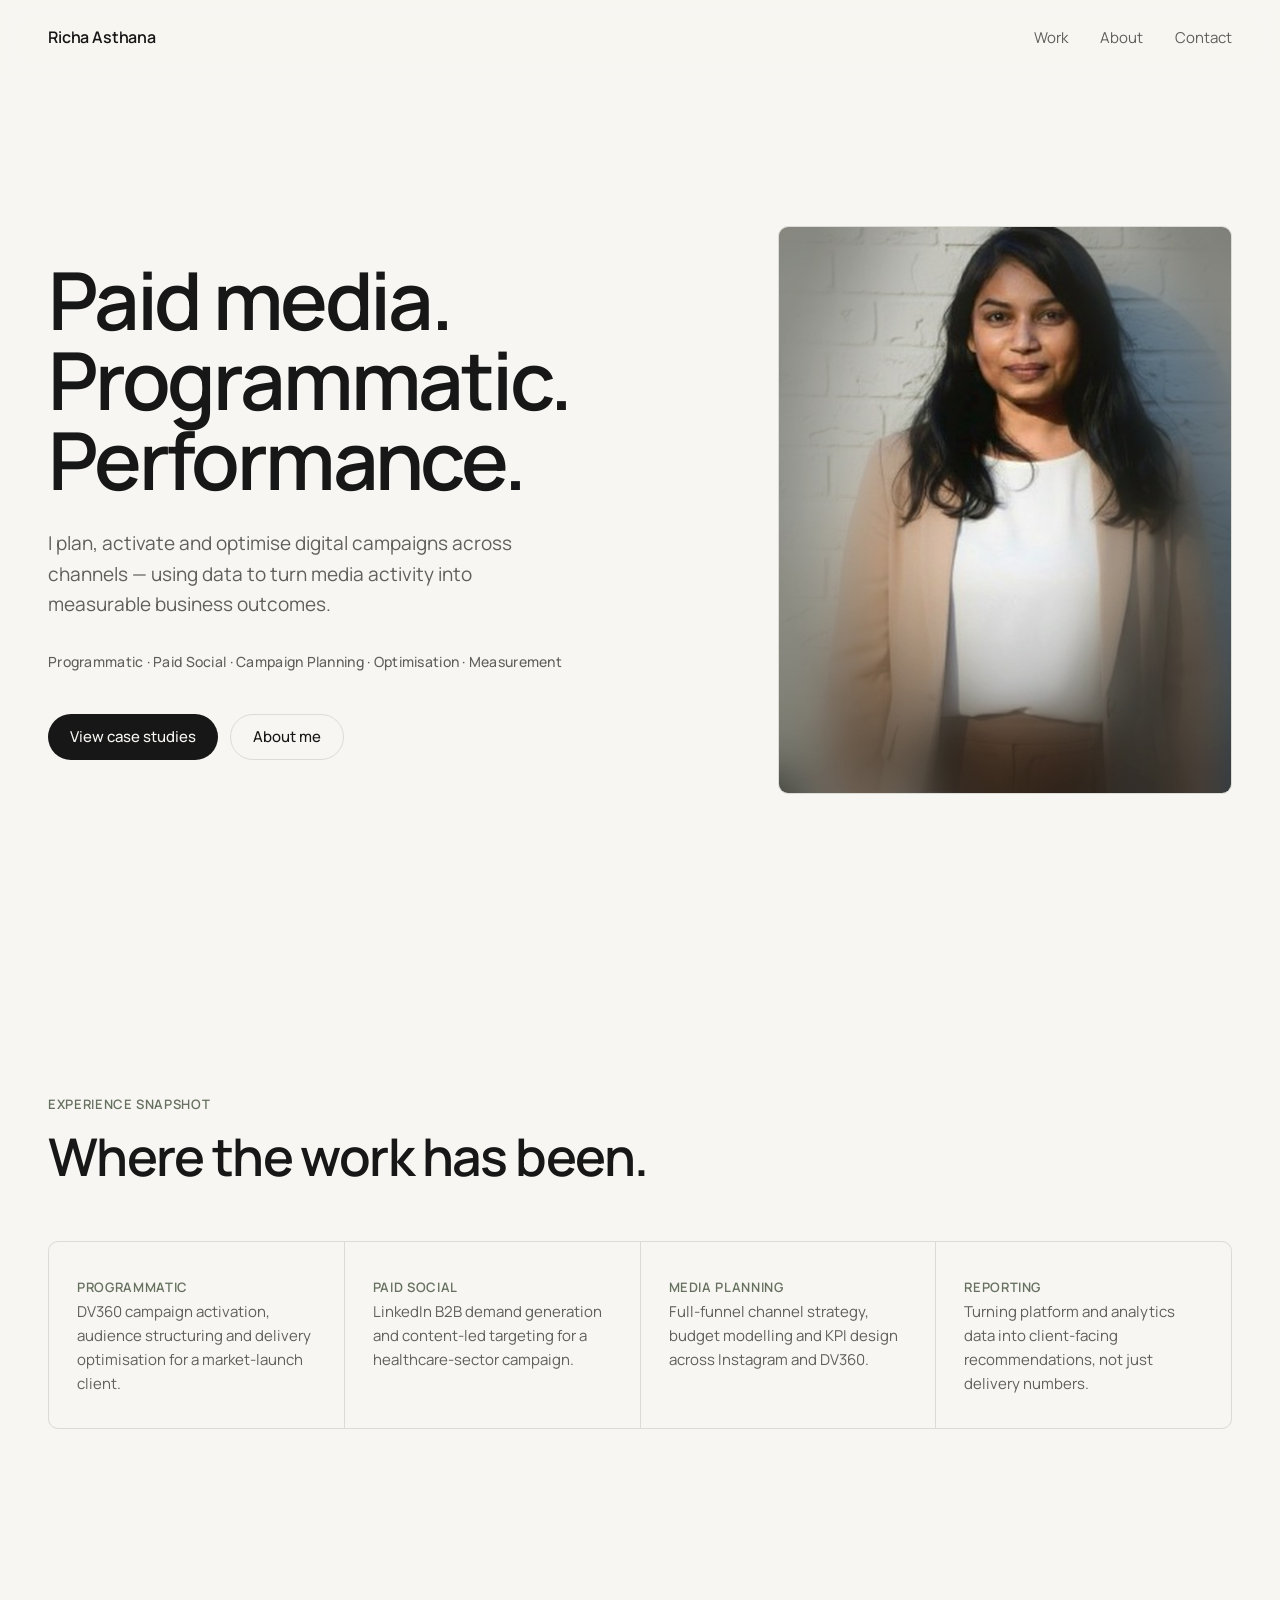
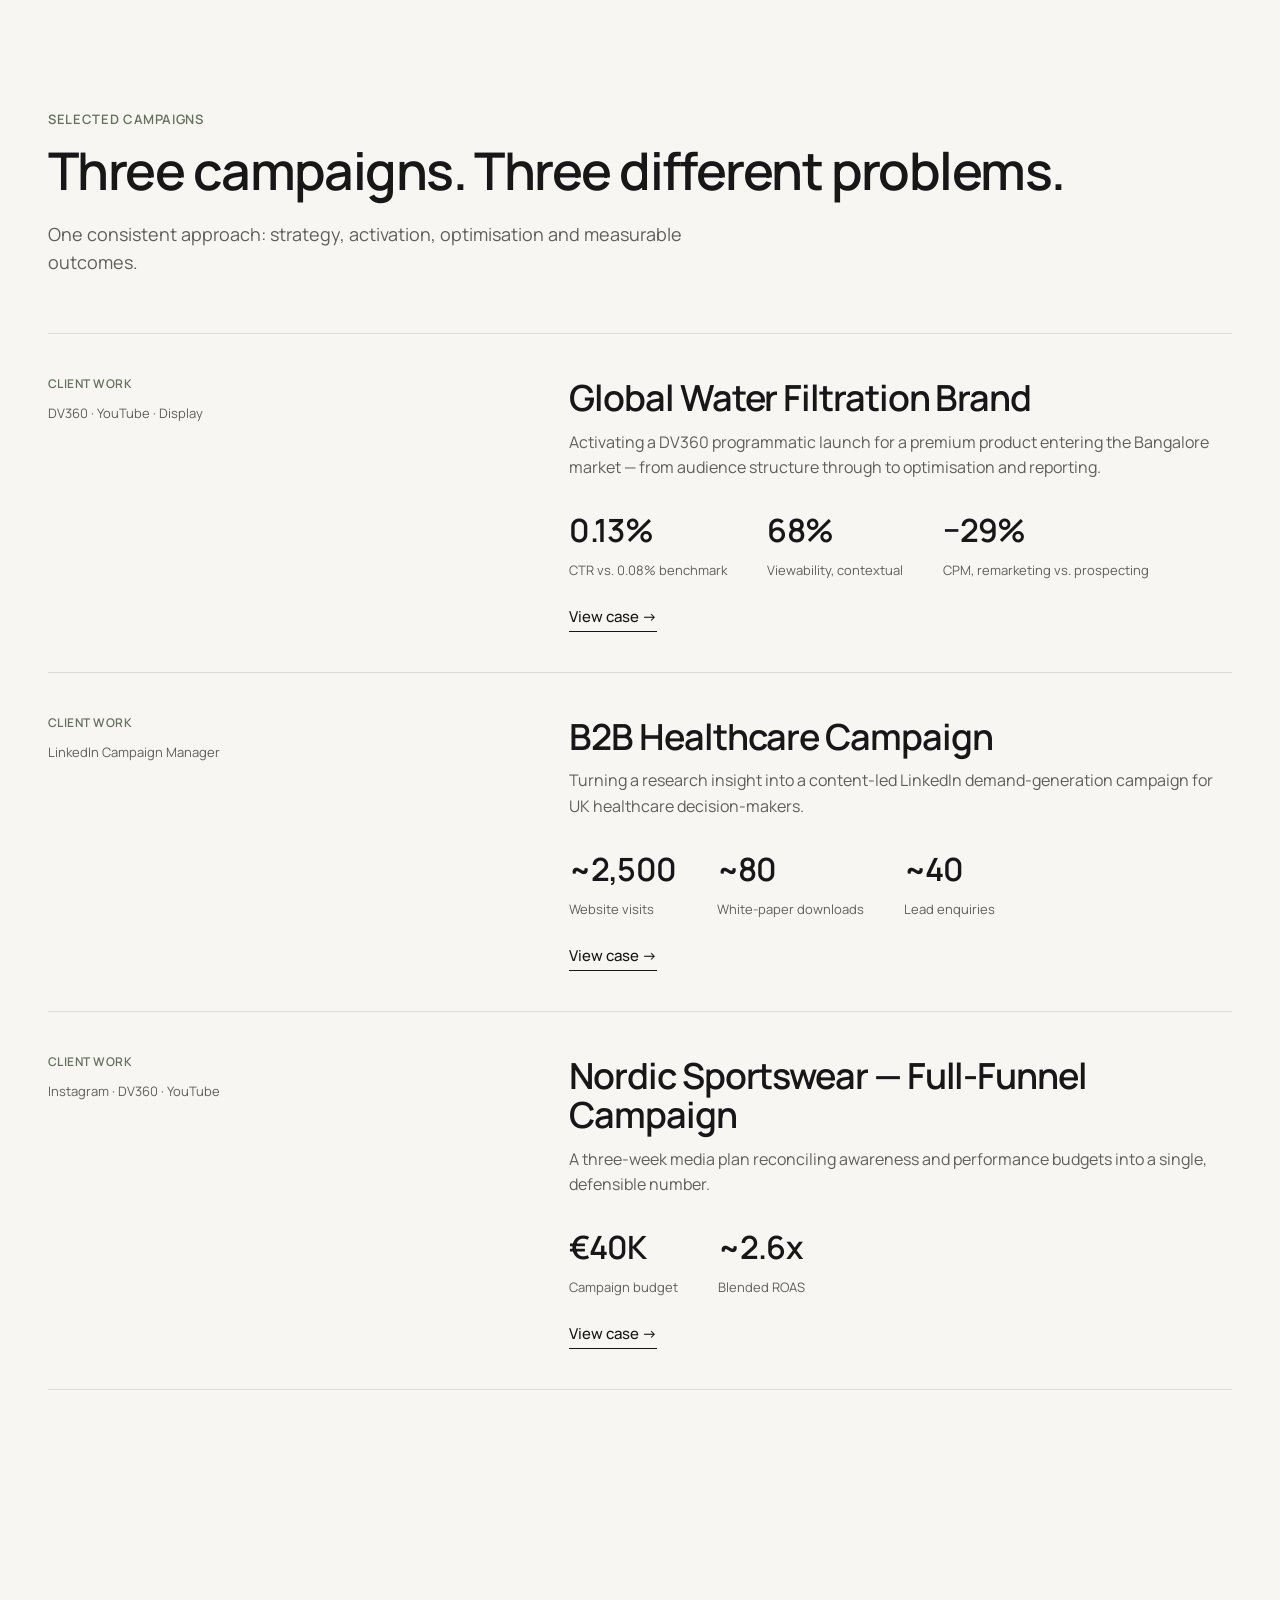
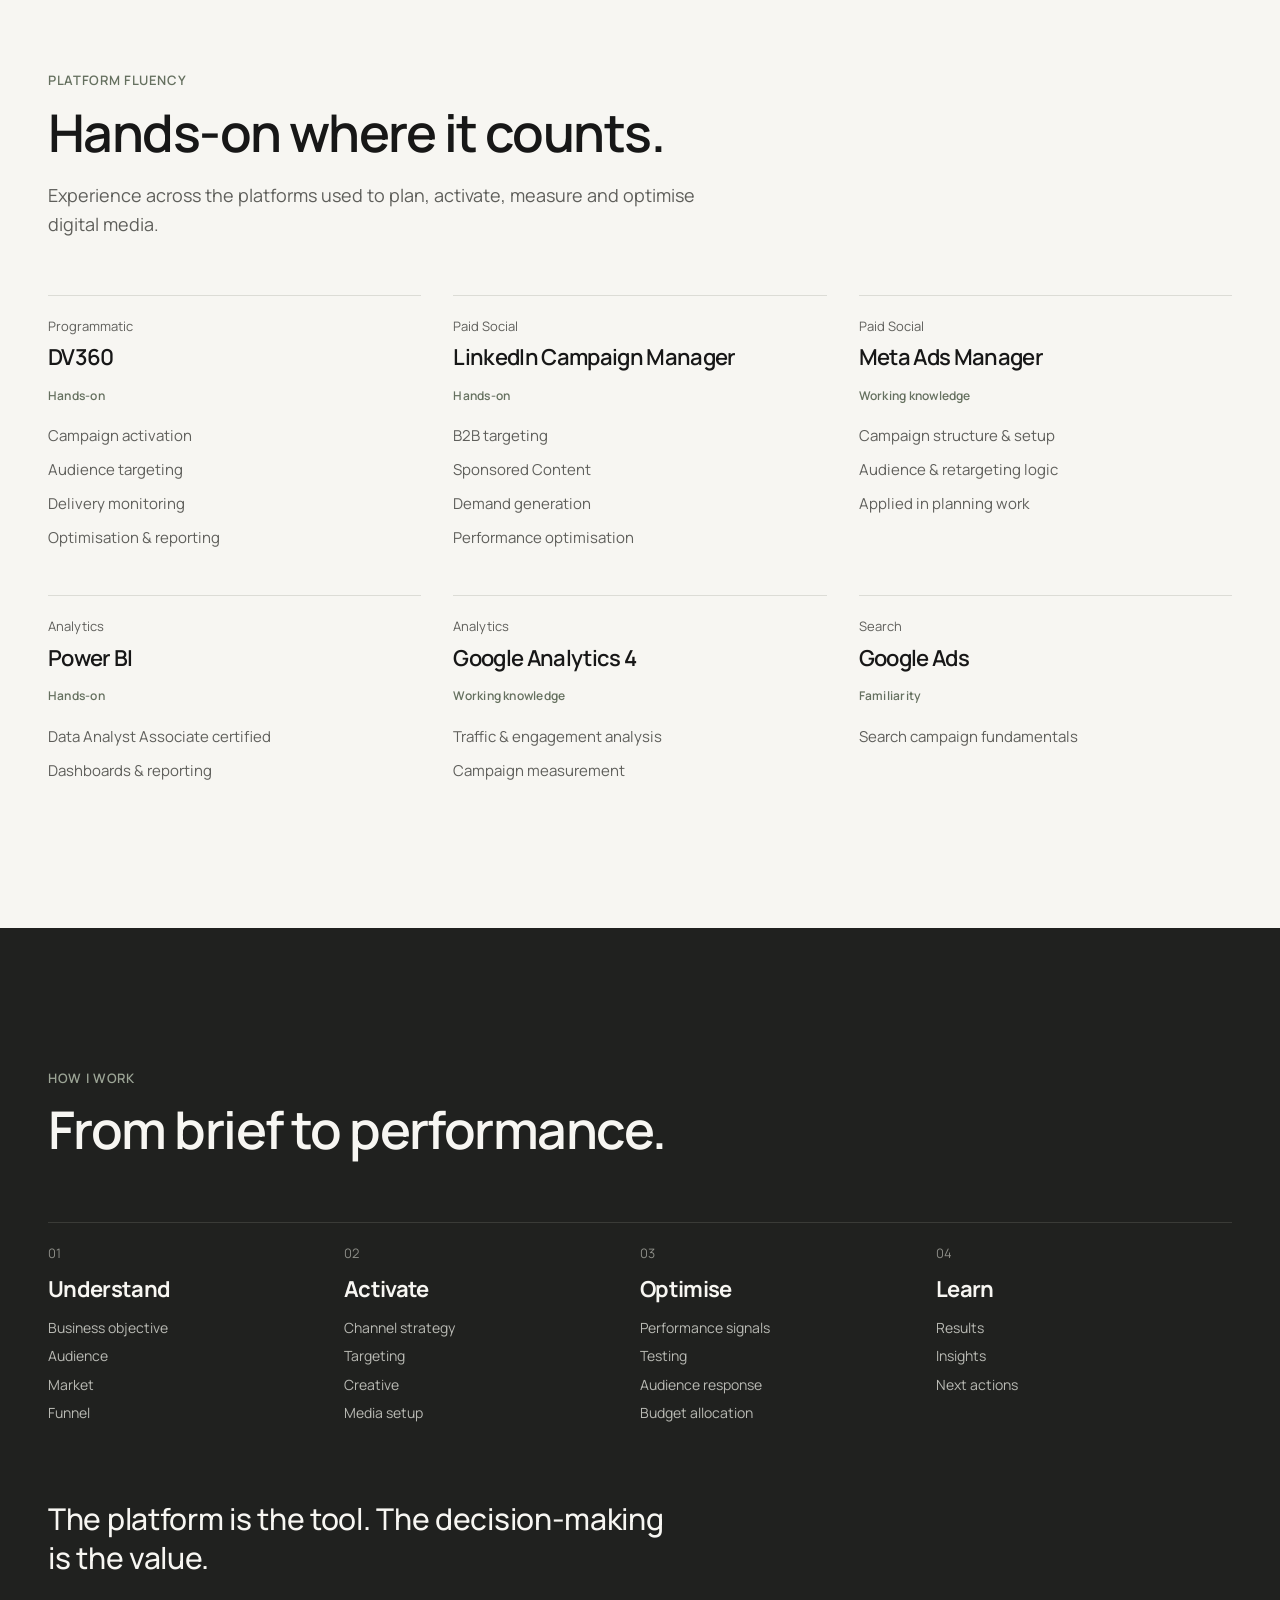
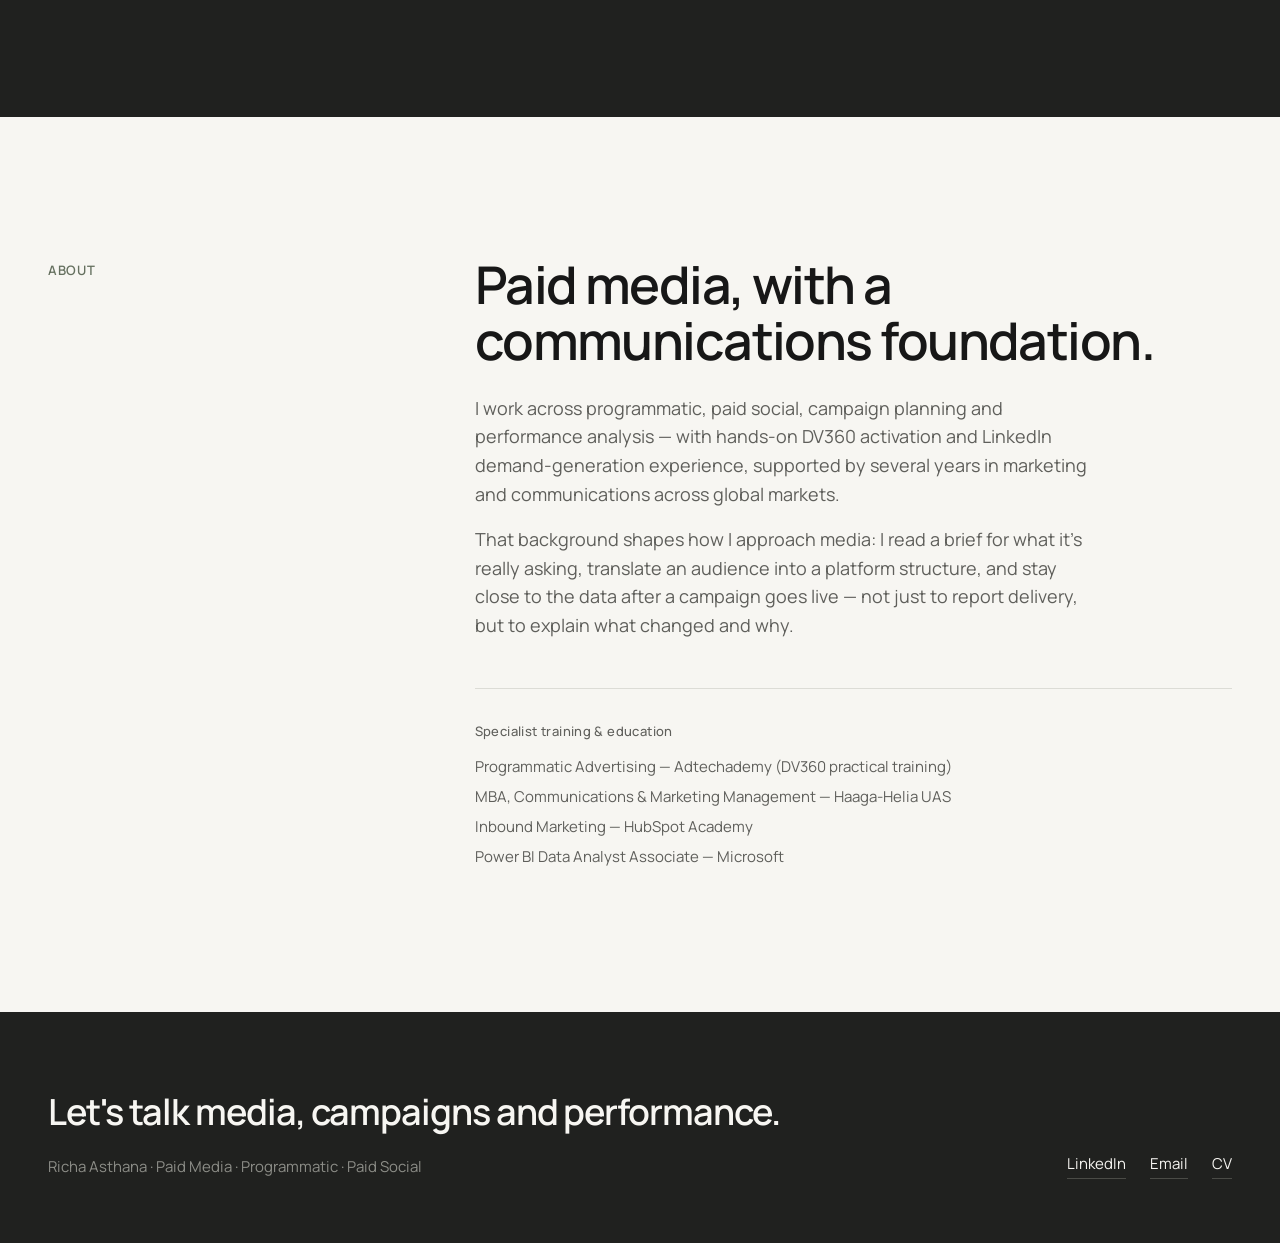
==== commit 9c8acf08: "Update index.html" ====
--- a/index.html
+++ b/index.html
@@ -173,3 +173,133 @@
       <ul>
         <li>Data Analyst Associate certified</li>
         <li>Dashboards &amp; reporting</li>
+      </ul>
+    </div>
+    <div class="platform-card">
+      <div class="platform-cat">Analytics</div>
+      <h4>Google Analytics 4</h4>
+      <span class="fluency-tag">Working knowledge</span>
+      <ul>
+        <li>Traffic &amp; engagement analysis</li>
+        <li>Campaign measurement</li>
+      </ul>
+    </div>
+    <div class="platform-card">
+      <div class="platform-cat">Search</div>
+      <h4>Google Ads</h4>
+      <span class="fluency-tag">Familiarity</span>
+      <ul>
+        <li>Search campaign fundamentals</li>
+      </ul>
+    </div>
+  </div>
+</section>
+
+<!-- HOW I WORK -->
+<section class="section-dark work-section reveal">
+  <div class="wrap">
+    <div class="section-head">
+      <span class="eyebrow" style="color:#9CA596">How I work</span>
+      <h2>From brief to performance.</h2>
+    </div>
+
+    <div class="work-steps">
+      <div class="work-step">
+        <div class="step-num">01</div>
+        <h4>Understand</h4>
+        <ul>
+          <li>Business objective</li>
+          <li>Audience</li>
+          <li>Market</li>
+          <li>Funnel</li>
+        </ul>
+      </div>
+      <div class="work-step">
+        <div class="step-num">02</div>
+        <h4>Activate</h4>
+        <ul>
+          <li>Channel strategy</li>
+          <li>Targeting</li>
+          <li>Creative</li>
+          <li>Media setup</li>
+        </ul>
+      </div>
+      <div class="work-step">
+        <div class="step-num">03</div>
+        <h4>Optimise</h4>
+        <ul>
+          <li>Performance signals</li>
+          <li>Testing</li>
+          <li>Audience response</li>
+          <li>Budget allocation</li>
+        </ul>
+      </div>
+      <div class="work-step">
+        <div class="step-num">04</div>
+        <h4>Learn</h4>
+        <ul>
+          <li>Results</li>
+          <li>Insights</li>
+          <li>Next actions</li>
+        </ul>
+      </div>
+    </div>
+
+    <div class="work-statement">The platform is the tool. The decision-making is the value.</div>
+  </div>
+</section>
+
+<!-- ABOUT -->
+<section class="wrap reveal" id="about">
+  <div class="about-grid">
+    <div>
+      <span class="eyebrow">About</span>
+    </div>
+    <div>
+      <h2 style="margin-bottom:24px;">Paid media, with a communications foundation.</h2>
+      <p>I work across programmatic, paid social, campaign planning and performance analysis — with hands-on DV360 activation and LinkedIn demand-generation experience, supported by several years in marketing and communications across global markets.</p>
+      <p>That background shapes how I approach media: I read a brief for what it's really asking, translate an audience into a platform structure, and stay close to the data after a campaign goes live — not just to report delivery, but to explain what changed and why.</p>
+
+      <div class="training-note">
+        <span class="label">Specialist training &amp; education</span>
+        <ul>
+          <li>Programmatic Advertising — Adtechademy (DV360 practical training)</li>
+          <li>MBA, Communications &amp; Marketing Management — Haaga-Helia UAS</li>
+          <li>Inbound Marketing — HubSpot Academy</li>
+          <li>Power BI Data Analyst Associate — Microsoft</li>
+        </ul>
+      </div>
+    </div>
+  </div>
+</section>
+
+<!-- FOOTER -->
+<footer class="section-dark" id="contact">
+  <div class="wrap footer-inner">
+    <div>
+      <h3>Let's talk media, campaigns and performance.</h3>
+      <div class="footer-name">Richa Asthana · Paid Media · Programmatic · Paid Social</div>
+    </div>
+    <div class="footer-links">
+      <a href="https://www.linkedin.com/in/asthanaricha/" target="_blank" rel="noopener noreferrer">LinkedIn</a>
+      <a href="mailto:richa.asthana88@gmail.com" target="_blank" rel="noopener noreferrer">Email</a>
+      <a href="#" target="_blank" rel="noopener noreferrer">CV</a>
+    </div>
+  </div>
+</footer>
+
+<script>
+  const nav = document.getElementById('nav');
+  window.addEventListener('scroll', () => {
+    nav.classList.toggle('scrolled', window.scrollY > 8);
+  });
+
+  const revealEls = document.querySelectorAll('.reveal');
+  const io = new IntersectionObserver((entries) => {
+    entries.forEach(e => { if (e.isIntersecting) e.target.classList.add('in'); });
+  }, { threshold: 0.12 });
+  revealEls.forEach(el => io.observe(el));
+</script>
+
+</body>
+</html>
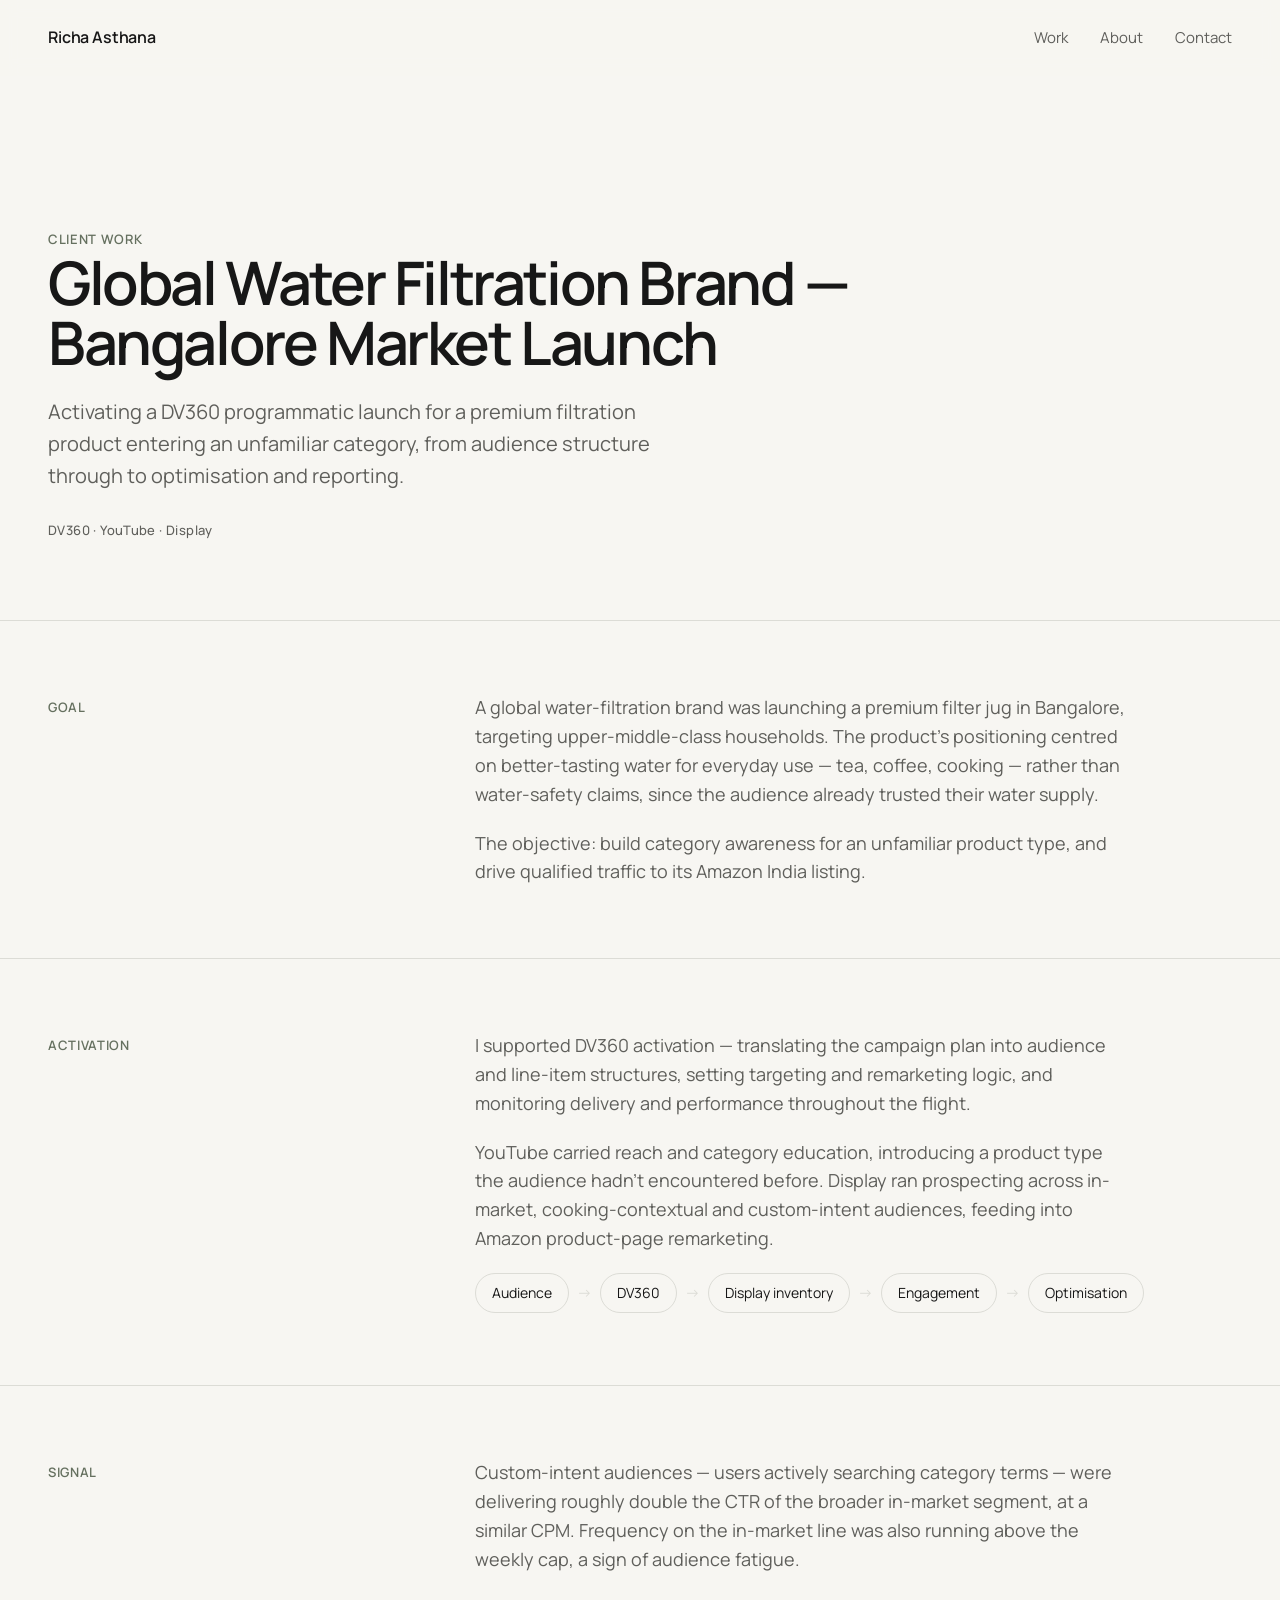
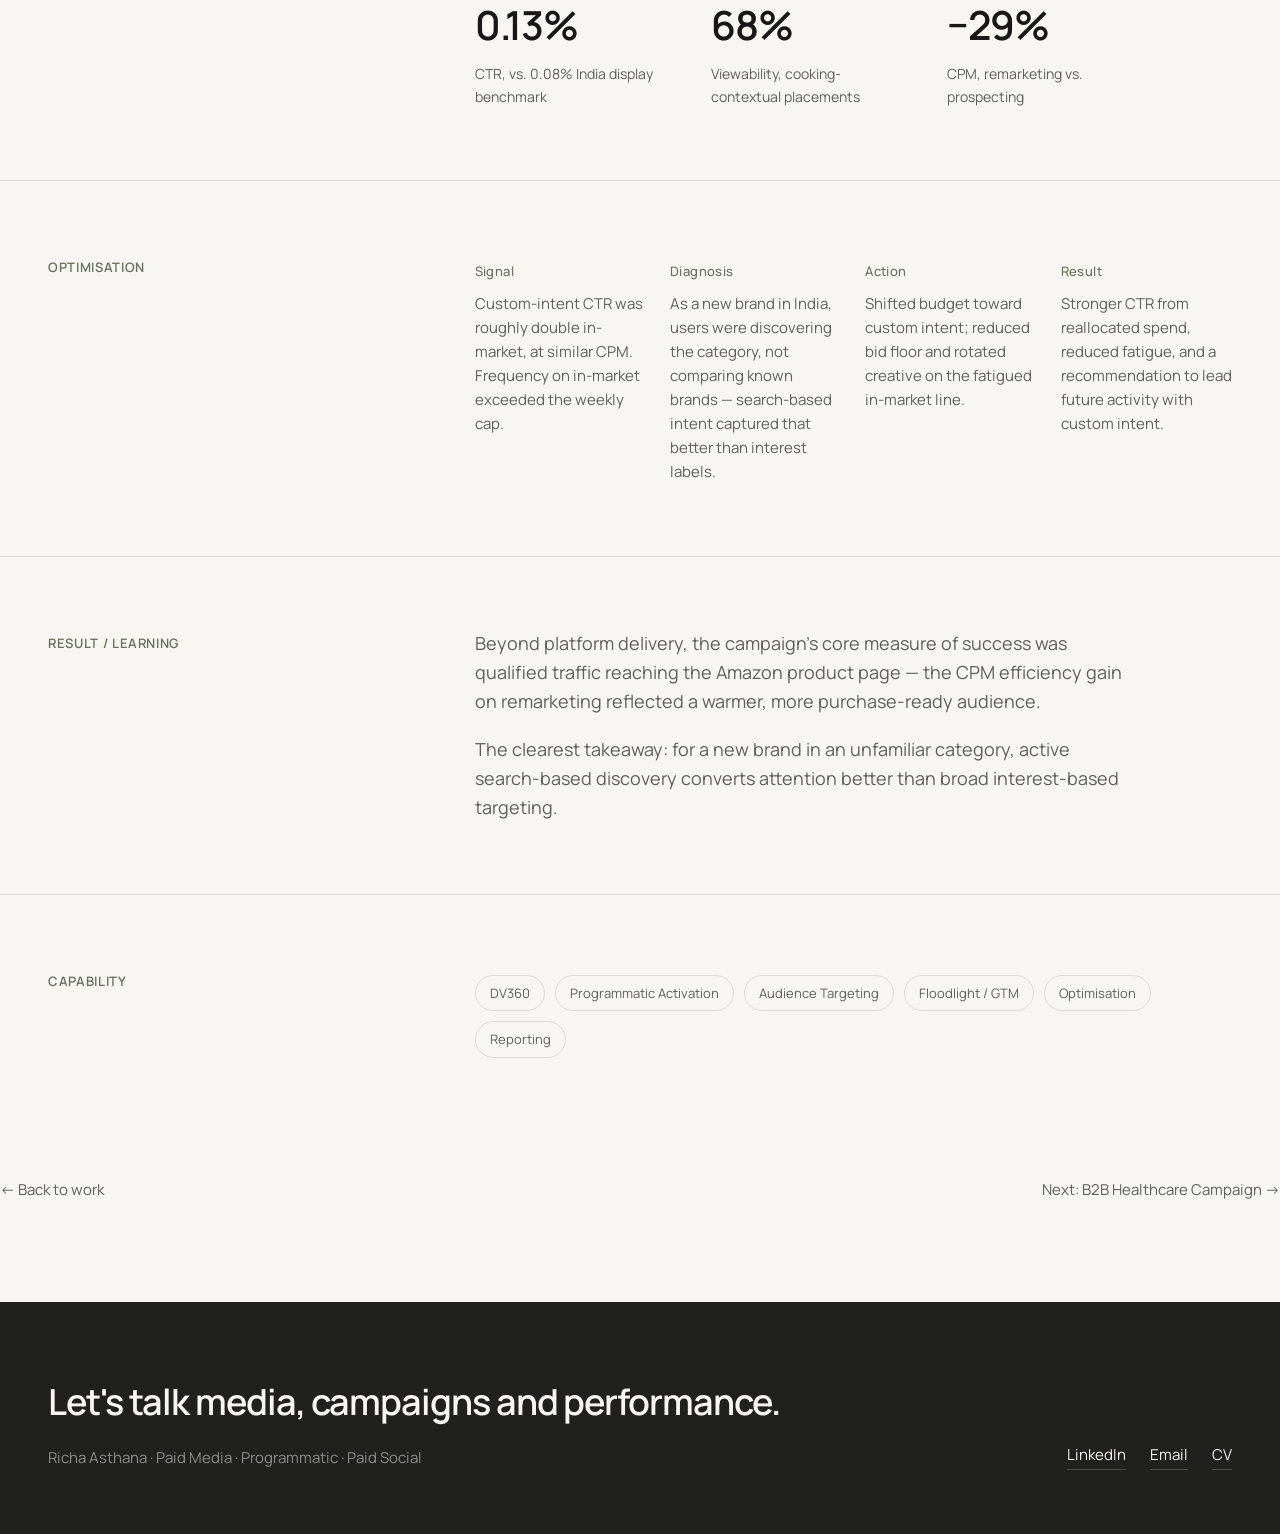
==== commit 6ad77196: "Update index.html" ====
--- a/index.html
+++ b/index.html
@@ -3,277 +3,136 @@
 <head>
 <meta charset="UTF-8">
 <meta name="viewport" content="width=device-width, initial-scale=1.0">
-<title>Richa Asthana — Paid Media &amp; Programmatic</title>
-<meta name="description" content="Paid media professional working across programmatic, paid social, campaign planning and performance measurement.">
+<title>Global Water Filtration Brand — Richa Asthana</title>
 <link rel="stylesheet" href="style.css">
 </head>
 <body>
 
 <nav id="nav">
   <div class="wrap nav-inner">
-    <div class="nav-name">Richa Asthana</div>
+    <a href="index.html" class="nav-name">Richa Asthana</a>
     <div class="nav-links">
-      <a href="#work">Work</a>
-      <a href="#about">About</a>
-      <a href="#contact">Contact</a>
+      <a href="index.html#work">Work</a>
+      <a href="index.html#about">About</a>
+      <a href="index.html#contact">Contact</a>
     </div>
   </div>
 </nav>
 
-<!-- HERO -->
-<header class="wrap hero">
-  <div>
-    <h1>Paid media.<br>Programmatic.<br>Performance.</h1>
-    <p class="lede">I plan, activate and optimise digital campaigns across channels — using data to turn media activity into measurable business outcomes.</p>
-    <div class="capability-line">Programmatic · Paid Social · Campaign Planning · Optimisation · Measurement</div>
-    <div class="btn-row">
-      <a href="#work" class="btn btn-primary">View case studies</a>
-      <a href="#about" class="btn btn-secondary">About me</a>
-    </div>
-  </div>
-  <div class="hero-visual">
-    <img src="headshot.jpg" alt="Richa Asthana" style="width:100%; height:100%; object-fit:cover; display:block;">
-  </div>
+<header class="wrap case-hero">
+  <span class="classification eyebrow">Client work</span>
+  <h1>Global Water Filtration Brand — Bangalore Market Launch</h1>
+  <p class="proposition">Activating a DV360 programmatic launch for a premium filtration product entering an unfamiliar category, from audience structure through to optimisation and reporting.</p>
+  <span class="label" style="display:block; margin-top:28px;">DV360 · YouTube · Display</span>
 </header>
 
-<!-- SNAPSHOT -->
-<section class="wrap reveal">
-  <div class="section-head">
-    <span class="eyebrow">Experience snapshot</span>
-    <h2>Where the work has been.</h2>
-  </div>
-  <div class="tile-grid">
-    <div class="tile">
-      <span class="eyebrow">Programmatic</span>
-      <p>DV360 campaign activation, audience structuring and delivery optimisation for a market-launch client.</p>
-    </div>
-    <div class="tile">
-      <span class="eyebrow">Paid Social</span>
-      <p>LinkedIn B2B demand generation and content-led targeting for a healthcare-sector campaign.</p>
-    </div>
-    <div class="tile">
-      <span class="eyebrow">Media Planning</span>
-      <p>Full-funnel channel strategy, budget modelling and KPI design across Instagram and DV360.</p>
-    </div>
-    <div class="tile">
-      <span class="eyebrow">Reporting</span>
-      <p>Turning platform and analytics data into client-facing recommendations, not just delivery numbers.</p>
+<section class="case-section">
+  <div class="wrap case-section-inner">
+    <span class="eyebrow">Goal</span>
+    <div class="content">
+      <p>A global water-filtration brand was launching a premium filter jug in Bangalore, targeting upper-middle-class households. The product's positioning centred on better-tasting water for everyday use — tea, coffee, cooking — rather than water-safety claims, since the audience already trusted their water supply.</p>
+      <p>The objective: build category awareness for an unfamiliar product type, and drive qualified traffic to its Amazon India listing.</p>
     </div>
   </div>
 </section>
 
-<!-- SELECTED WORK -->
-<section class="wrap reveal" id="work">
-  <div class="section-head">
-    <span class="eyebrow">Selected campaigns</span>
-    <h2>Three campaigns. Three different problems.</h2>
-    <p>One consistent approach: strategy, activation, optimisation and measurable outcomes.</p>
-  </div>
-
-  <div class="case-list">
-
-    <a class="case-card" href="case-water-filtration.html">
-      <div class="meta">
-        <span class="classification">Client work</span>
-        <span class="platform">DV360 · YouTube · Display</span>
-      </div>
-      <div>
-        <h3>Global Water Filtration Brand</h3>
-        <p class="desc">Activating a DV360 programmatic launch for a premium product entering the Bangalore market — from audience structure through to optimisation and reporting.</p>
-        <div class="kpis">
-          <div><div class="kpi-num">0.13%</div><div class="kpi-lab">CTR vs. 0.08% benchmark</div></div>
-          <div><div class="kpi-num">68%</div><div class="kpi-lab">Viewability, contextual</div></div>
-          <div><div class="kpi-num">−29%</div><div class="kpi-lab">CPM, remarketing vs. prospecting</div></div>
-        </div>
-        <span class="view-link">View case →</span>
-      </div>
-    </a>
-
-    <a class="case-card" href="case-healthcare.html">
-      <div class="meta">
-        <span class="classification">Client work</span>
-        <span class="platform">LinkedIn Campaign Manager</span>
-      </div>
-      <div>
-        <h3>B2B Healthcare Campaign</h3>
-        <p class="desc">Turning a research insight into a content-led LinkedIn demand-generation campaign for UK healthcare decision-makers.</p>
-        <div class="kpis">
-          <div><div class="kpi-num">~2,500</div><div class="kpi-lab">Website visits</div></div>
-          <div><div class="kpi-num">~80</div><div class="kpi-lab">White-paper downloads</div></div>
-          <div><div class="kpi-num">~40</div><div class="kpi-lab">Lead enquiries</div></div>
-        </div>
-        <span class="view-link">View case →</span>
-      </div>
-    </a>
-
-    <a class="case-card" href="case-sportswear.html">
-      <div class="meta">
-        <span class="classification">Client work</span>
-        <span class="platform">Instagram · DV360 · YouTube</span>
-      </div>
-      <div>
-        <h3>Nordic Sportswear — Full-Funnel Campaign</h3>
-        <p class="desc">A three-week media plan reconciling awareness and performance budgets into a single, defensible number.</p>
-        <div class="kpis">
-          <div><div class="kpi-num">€40K</div><div class="kpi-lab">Campaign budget</div></div>
-          <div><div class="kpi-num">~2.6x</div><div class="kpi-lab">Blended ROAS</div></div>
-        </div>
-        <span class="view-link">View case →</span>
-      </div>
-    </a>
-
-  </div>
-</section>
-
-<!-- PLATFORM FLUENCY -->
-<section class="wrap reveal">
-  <div class="section-head">
-    <span class="eyebrow">Platform fluency</span>
-    <h2>Hands-on where it counts.</h2>
-    <p>Experience across the platforms used to plan, activate, measure and optimise digital media.</p>
-  </div>
-
-  <div class="platform-grid">
-    <div class="platform-card">
-      <div class="platform-cat">Programmatic</div>
-      <h4>DV360</h4>
-      <span class="fluency-tag">Hands-on</span>
-      <ul>
-        <li>Campaign activation</li>
-        <li>Audience targeting</li>
-        <li>Delivery monitoring</li>
-        <li>Optimisation &amp; reporting</li>
-      </ul>
-    </div>
-    <div class="platform-card">
-      <div class="platform-cat">Paid Social</div>
-      <h4>LinkedIn Campaign Manager</h4>
-      <span class="fluency-tag">Hands-on</span>
-      <ul>
-        <li>B2B targeting</li>
-        <li>Sponsored Content</li>
-        <li>Demand generation</li>
-        <li>Performance optimisation</li>
-      </ul>
-    </div>
-    <div class="platform-card">
-      <div class="platform-cat">Paid Social</div>
-      <h4>Meta Ads Manager</h4>
-      <span class="fluency-tag">Working knowledge</span>
-      <ul>
-        <li>Campaign structure &amp; setup</li>
-        <li>Audience &amp; retargeting logic</li>
-        <li>Applied in planning work</li>
-      </ul>
-    </div>
-    <div class="platform-card">
-      <div class="platform-cat">Analytics</div>
-      <h4>Power BI</h4>
-      <span class="fluency-tag">Hands-on</span>
-      <ul>
-        <li>Data Analyst Associate certified</li>
-        <li>Dashboards &amp; reporting</li>
-      </ul>
-    </div>
-    <div class="platform-card">
-      <div class="platform-cat">Analytics</div>
-      <h4>Google Analytics 4</h4>
-      <span class="fluency-tag">Working knowledge</span>
-      <ul>
-        <li>Traffic &amp; engagement analysis</li>
-        <li>Campaign measurement</li>
-      </ul>
-    </div>
-    <div class="platform-card">
-      <div class="platform-cat">Search</div>
-      <h4>Google Ads</h4>
-      <span class="fluency-tag">Familiarity</span>
-      <ul>
-        <li>Search campaign fundamentals</li>
-      </ul>
-    </div>
-  </div>
-</section>
-
-<!-- HOW I WORK -->
-<section class="section-dark work-section reveal">
-  <div class="wrap">
-    <div class="section-head">
-      <span class="eyebrow" style="color:#9CA596">How I work</span>
-      <h2>From brief to performance.</h2>
-    </div>
-
-    <div class="work-steps">
-      <div class="work-step">
-        <div class="step-num">01</div>
-        <h4>Understand</h4>
-        <ul>
-          <li>Business objective</li>
-          <li>Audience</li>
-          <li>Market</li>
-          <li>Funnel</li>
-        </ul>
-      </div>
-      <div class="work-step">
-        <div class="step-num">02</div>
-        <h4>Activate</h4>
-        <ul>
-          <li>Channel strategy</li>
-          <li>Targeting</li>
-          <li>Creative</li>
-          <li>Media setup</li>
-        </ul>
-      </div>
-      <div class="work-step">
-        <div class="step-num">03</div>
-        <h4>Optimise</h4>
-        <ul>
-          <li>Performance signals</li>
-          <li>Testing</li>
-          <li>Audience response</li>
-          <li>Budget allocation</li>
-        </ul>
-      </div>
-      <div class="work-step">
-        <div class="step-num">04</div>
-        <h4>Learn</h4>
-        <ul>
-          <li>Results</li>
-          <li>Insights</li>
-          <li>Next actions</li>
-        </ul>
-      </div>
-    </div>
-
-    <div class="work-statement">The platform is the tool. The decision-making is the value.</div>
-  </div>
-</section>
-
-<!-- ABOUT -->
-<section class="wrap reveal" id="about">
-  <div class="about-grid">
-    <div>
-      <span class="eyebrow">About</span>
-    </div>
-    <div>
-      <h2 style="margin-bottom:24px;">Paid media, with a communications foundation.</h2>
-      <p>I work across programmatic, paid social, campaign planning and performance analysis — with hands-on DV360 activation and LinkedIn demand-generation experience, supported by several years in marketing and communications across global markets.</p>
-      <p>That background shapes how I approach media: I read a brief for what it's really asking, translate an audience into a platform structure, and stay close to the data after a campaign goes live — not just to report delivery, but to explain what changed and why.</p>
-
-      <div class="training-note">
-        <span class="label">Specialist training &amp; education</span>
-        <ul>
-          <li>Programmatic Advertising — Adtechademy (DV360 practical training)</li>
-          <li>MBA, Communications &amp; Marketing Management — Haaga-Helia UAS</li>
-          <li>Inbound Marketing — HubSpot Academy</li>
-          <li>Power BI Data Analyst Associate — Microsoft</li>
-        </ul>
+<section class="case-section">
+  <div class="wrap case-section-inner">
+    <span class="eyebrow">Activation</span>
+    <div class="content">
+      <p>I supported DV360 activation — translating the campaign plan into audience and line-item structures, setting targeting and remarketing logic, and monitoring delivery and performance throughout the flight.</p>
+      <p>YouTube carried reach and category education, introducing a product type the audience hadn't encountered before. Display ran prospecting across in-market, cooking-contextual and custom-intent audiences, feeding into Amazon product-page remarketing.</p>
+      <div class="journey">
+        <span class="step">Audience</span><span class="arrow">→</span>
+        <span class="step">DV360</span><span class="arrow">→</span>
+        <span class="step">Display inventory</span><span class="arrow">→</span>
+        <span class="step">Engagement</span><span class="arrow">→</span>
+        <span class="step">Optimisation</span>
       </div>
     </div>
   </div>
 </section>
 
-<!-- FOOTER -->
+<section class="case-section">
+  <div class="wrap case-section-inner">
+    <span class="eyebrow">Signal</span>
+    <div class="content">
+      <p>Custom-intent audiences — users actively searching category terms — were delivering roughly double the CTR of the broader in-market segment, at a similar CPM. Frequency on the in-market line was also running above the weekly cap, a sign of audience fatigue.</p>
+      <div class="kpi-row">
+        <div class="kpi-block">
+          <div class="kpi-num">0.13%</div>
+          <div class="kpi-lab">CTR, vs. 0.08% India display benchmark</div>
+        </div>
+        <div class="kpi-block">
+          <div class="kpi-num">68%</div>
+          <div class="kpi-lab">Viewability, cooking-contextual placements</div>
+        </div>
+        <div class="kpi-block">
+          <div class="kpi-num">−29%</div>
+          <div class="kpi-lab">CPM, remarketing vs. prospecting</div>
+        </div>
+      </div>
+    </div>
+  </div>
+</section>
+
+<section class="case-section">
+  <div class="wrap case-section-inner">
+    <span class="eyebrow">Optimisation</span>
+    <div class="content">
+      <div class="optim-grid">
+        <div class="optim-block">
+          <span class="label">Signal</span>
+          <p>Custom-intent CTR was roughly double in-market, at similar CPM. Frequency on in-market exceeded the weekly cap.</p>
+        </div>
+        <div class="optim-block">
+          <span class="label">Diagnosis</span>
+          <p>As a new brand in India, users were discovering the category, not comparing known brands — search-based intent captured that better than interest labels.</p>
+        </div>
+        <div class="optim-block">
+          <span class="label">Action</span>
+          <p>Shifted budget toward custom intent; reduced bid floor and rotated creative on the fatigued in-market line.</p>
+        </div>
+        <div class="optim-block">
+          <span class="label">Result</span>
+          <p>Stronger CTR from reallocated spend, reduced fatigue, and a recommendation to lead future activity with custom intent.</p>
+        </div>
+      </div>
+    </div>
+  </div>
+</section>
+
+<section class="case-section">
+  <div class="wrap case-section-inner">
+    <span class="eyebrow">Result / Learning</span>
+    <div class="content">
+      <p>Beyond platform delivery, the campaign's core measure of success was qualified traffic reaching the Amazon product page — the CPM efficiency gain on remarketing reflected a warmer, more purchase-ready audience.</p>
+      <p>The clearest takeaway: for a new brand in an unfamiliar category, active search-based discovery converts attention better than broad interest-based targeting.</p>
+    </div>
+  </div>
+</section>
+
+<section class="case-section">
+  <div class="wrap case-section-inner">
+    <span class="eyebrow">Capability</span>
+    <div class="content">
+      <div class="case-capability">
+        <span class="cap-tag">DV360</span>
+        <span class="cap-tag">Programmatic Activation</span>
+        <span class="cap-tag">Audience Targeting</span>
+        <span class="cap-tag">Floodlight / GTM</span>
+        <span class="cap-tag">Optimisation</span>
+        <span class="cap-tag">Reporting</span>
+      </div>
+    </div>
+  </div>
+</section>
+
+<div class="wrap case-nav">
+  <a href="index.html#work">← Back to work</a>
+  <a href="case-healthcare.html">Next: B2B Healthcare Campaign →</a>
+</div>
+
 <footer class="section-dark" id="contact">
   <div class="wrap footer-inner">
     <div>
@@ -290,16 +149,7 @@
 
 <script>
   const nav = document.getElementById('nav');
-  window.addEventListener('scroll', () => {
-    nav.classList.toggle('scrolled', window.scrollY > 8);
-  });
-
-  const revealEls = document.querySelectorAll('.reveal');
-  const io = new IntersectionObserver((entries) => {
-    entries.forEach(e => { if (e.isIntersecting) e.target.classList.add('in'); });
-  }, { threshold: 0.12 });
-  revealEls.forEach(el => io.observe(el));
+  window.addEventListener('scroll', () => nav.classList.toggle('scrolled', window.scrollY > 8));
 </script>
-
 </body>
 </html>
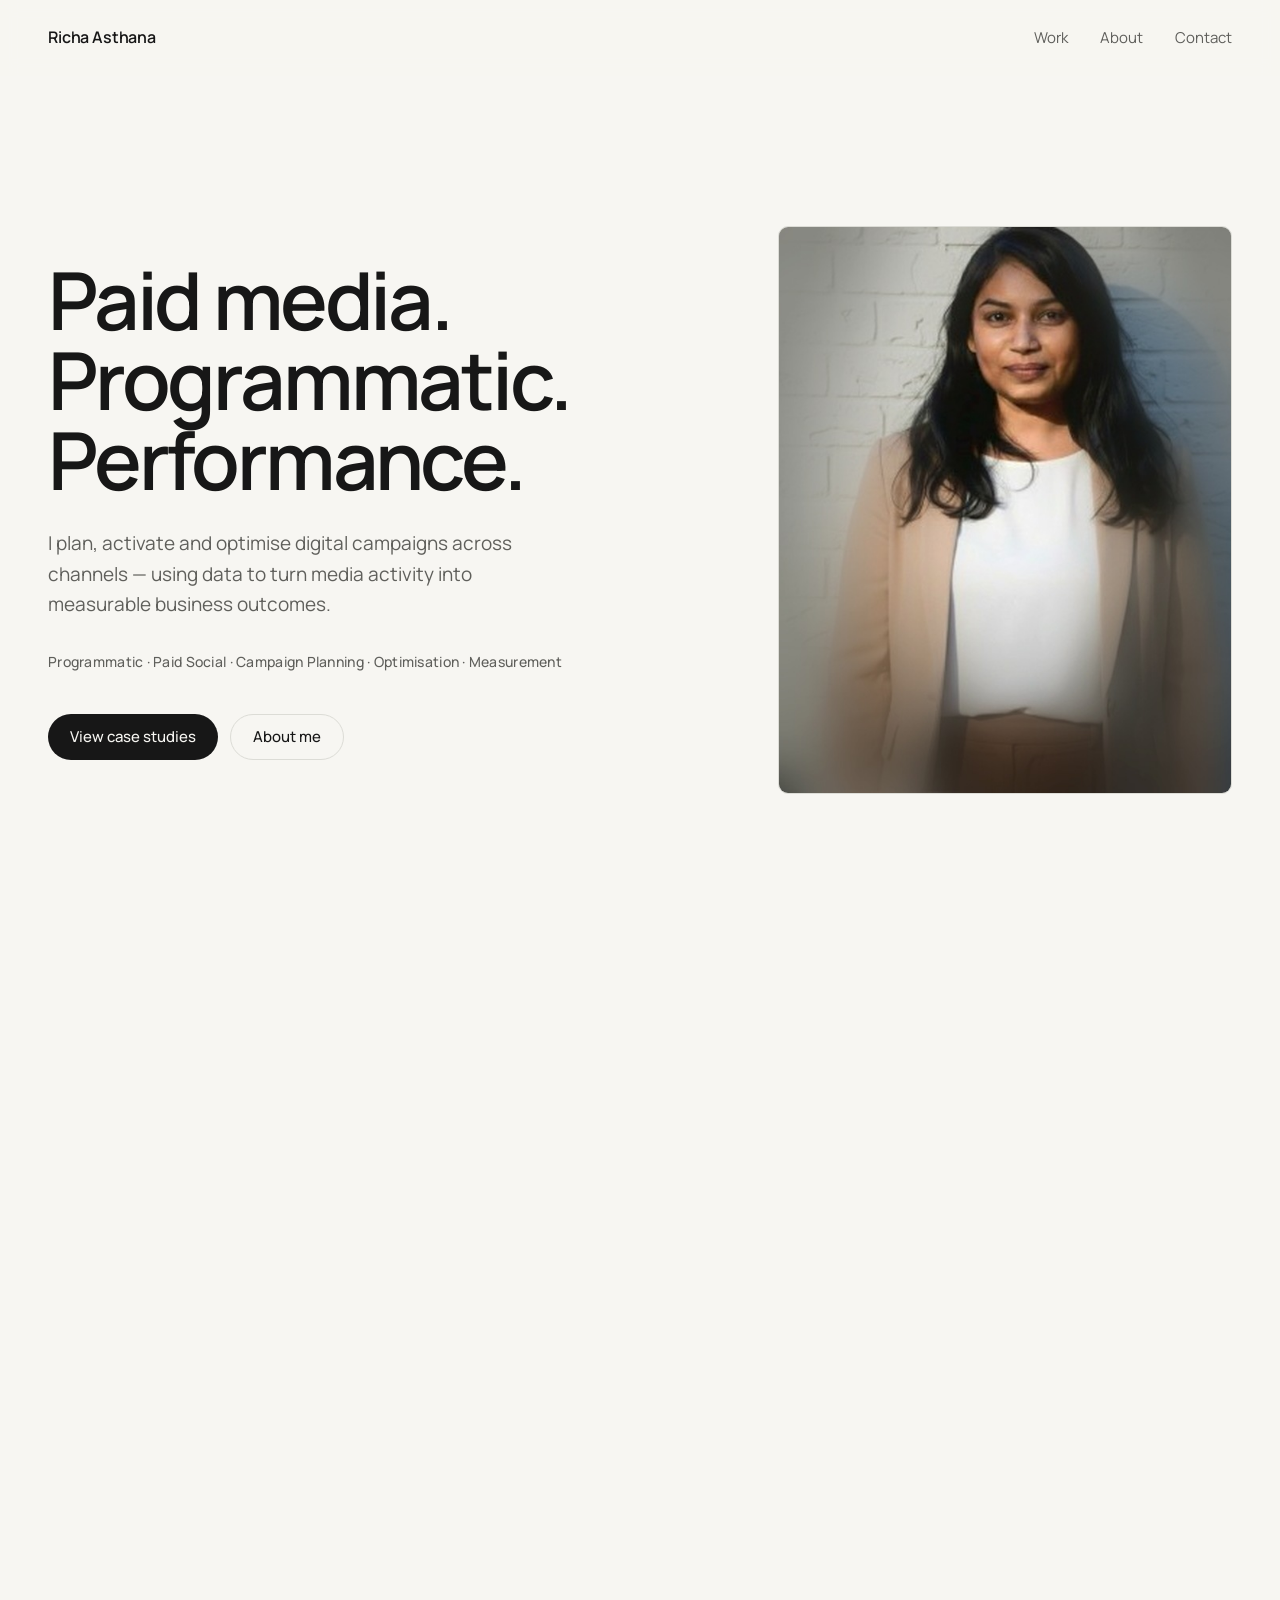
==== commit fe179dc6: "Update index.html" ====
--- a/index.html
+++ b/index.html
@@ -3,153 +3,113 @@
 <head>
 <meta charset="UTF-8">
 <meta name="viewport" content="width=device-width, initial-scale=1.0">
-<title>Global Water Filtration Brand — Richa Asthana</title>
+<title>Richa Asthana — Paid Media &amp; Programmatic</title>
+<meta name="description" content="Paid media professional working across programmatic, paid social, campaign planning and performance measurement.">
 <link rel="stylesheet" href="style.css">
 </head>
 <body>
 
 <nav id="nav">
   <div class="wrap nav-inner">
-    <a href="index.html" class="nav-name">Richa Asthana</a>
+    <div class="nav-name">Richa Asthana</div>
     <div class="nav-links">
-      <a href="index.html#work">Work</a>
-      <a href="index.html#about">About</a>
-      <a href="index.html#contact">Contact</a>
+      <a href="#work">Work</a>
+      <a href="#about">About</a>
+      <a href="#contact">Contact</a>
     </div>
   </div>
 </nav>
 
-<header class="wrap case-hero">
-  <span class="classification eyebrow">Client work</span>
-  <h1>Global Water Filtration Brand — Bangalore Market Launch</h1>
-  <p class="proposition">Activating a DV360 programmatic launch for a premium filtration product entering an unfamiliar category, from audience structure through to optimisation and reporting.</p>
-  <span class="label" style="display:block; margin-top:28px;">DV360 · YouTube · Display</span>
+<!-- HERO -->
+<header class="wrap hero">
+  <div>
+    <h1>Paid media.<br>Programmatic.<br>Performance.</h1>
+    <p class="lede">I plan, activate and optimise digital campaigns across channels — using data to turn media activity into measurable business outcomes.</p>
+    <div class="capability-line">Programmatic · Paid Social · Campaign Planning · Optimisation · Measurement</div>
+    <div class="btn-row">
+      <a href="#work" class="btn btn-primary">View case studies</a>
+      <a href="#about" class="btn btn-secondary">About me</a>
+    </div>
+  </div>
+  <div class="hero-visual">
+    <img src="headshot.jpg" alt="Richa Asthana" style="width:100%; height:100%; object-fit:cover; display:block;">
+  </div>
 </header>
 
-<section class="case-section">
-  <div class="wrap case-section-inner">
-    <span class="eyebrow">Goal</span>
-    <div class="content">
-      <p>A global water-filtration brand was launching a premium filter jug in Bangalore, targeting upper-middle-class households. The product's positioning centred on better-tasting water for everyday use — tea, coffee, cooking — rather than water-safety claims, since the audience already trusted their water supply.</p>
-      <p>The objective: build category awareness for an unfamiliar product type, and drive qualified traffic to its Amazon India listing.</p>
+<!-- SNAPSHOT -->
+<section class="wrap reveal">
+  <div class="section-head">
+    <span class="eyebrow">Experience snapshot</span>
+    <h2>Where the work has been.</h2>
+  </div>
+  <div class="tile-grid">
+    <div class="tile">
+      <span class="eyebrow">Programmatic</span>
+      <p>DV360 campaign activation, audience structuring and delivery optimisation for a market-launch client.</p>
+    </div>
+    <div class="tile">
+      <span class="eyebrow">Paid Social</span>
+      <p>LinkedIn B2B demand generation and content-led targeting for a healthcare-sector campaign.</p>
+    </div>
+    <div class="tile">
+      <span class="eyebrow">Media Planning</span>
+      <p>Full-funnel channel strategy, budget modelling and KPI design across Instagram and DV360.</p>
+    </div>
+    <div class="tile">
+      <span class="eyebrow">Reporting</span>
+      <p>Turning platform and analytics data into client-facing recommendations, not just delivery numbers.</p>
     </div>
   </div>
 </section>
 
-<section class="case-section">
-  <div class="wrap case-section-inner">
-    <span class="eyebrow">Activation</span>
-    <div class="content">
-      <p>I supported DV360 activation — translating the campaign plan into audience and line-item structures, setting targeting and remarketing logic, and monitoring delivery and performance throughout the flight.</p>
-      <p>YouTube carried reach and category education, introducing a product type the audience hadn't encountered before. Display ran prospecting across in-market, cooking-contextual and custom-intent audiences, feeding into Amazon product-page remarketing.</p>
-      <div class="journey">
-        <span class="step">Audience</span><span class="arrow">→</span>
-        <span class="step">DV360</span><span class="arrow">→</span>
-        <span class="step">Display inventory</span><span class="arrow">→</span>
-        <span class="step">Engagement</span><span class="arrow">→</span>
-        <span class="step">Optimisation</span>
+<!-- SELECTED WORK -->
+<section class="wrap reveal" id="work">
+  <div class="section-head">
+    <span class="eyebrow">Selected campaigns</span>
+    <h2>Three campaigns. Three different problems.</h2>
+    <p>One consistent approach: strategy, activation, optimisation and measurable outcomes.</p>
+  </div>
+
+  <div class="case-list">
+
+    <a class="case-card" href="case-water-filtration.html">
+      <div class="meta">
+        <span class="classification">Client work</span>
+        <span class="platform">DV360 · YouTube · Display</span>
       </div>
-    </div>
-  </div>
-</section>
+      <div>
+        <h3>Global Water Filtration Brand</h3>
+        <p class="desc">Activating a DV360 programmatic launch for a premium product entering the Bangalore market — from audience structure through to optimisation and reporting.</p>
+        <div class="kpis">
+          <div><div class="kpi-num">0.13%</div><div class="kpi-lab">CTR vs. 0.08% benchmark</div></div>
+          <div><div class="kpi-num">68%</div><div class="kpi-lab">Viewability, contextual</div></div>
+          <div><div class="kpi-num">−29%</div><div class="kpi-lab">CPM, remarketing vs. prospecting</div></div>
+        </div>
+        <span class="view-link">View case →</span>
+      </div>
+    </a>
 
-<section class="case-section">
-  <div class="wrap case-section-inner">
-    <span class="eyebrow">Signal</span>
-    <div class="content">
-      <p>Custom-intent audiences — users actively searching category terms — were delivering roughly double the CTR of the broader in-market segment, at a similar CPM. Frequency on the in-market line was also running above the weekly cap, a sign of audience fatigue.</p>
-      <div class="kpi-row">
-        <div class="kpi-block">
-          <div class="kpi-num">0.13%</div>
-          <div class="kpi-lab">CTR, vs. 0.08% India display benchmark</div>
+    <a class="case-card" href="case-healthcare.html">
+      <div class="meta">
+        <span class="classification">Client work</span>
+        <span class="platform">LinkedIn Campaign Manager</span>
+      </div>
+      <div>
+        <h3>B2B Healthcare Campaign</h3>
+        <p class="desc">Turning a research insight into a content-led LinkedIn demand-generation campaign for UK healthcare decision-makers.</p>
+        <div class="kpis">
+          <div><div class="kpi-num">~2,500</div><div class="kpi-lab">Website visits</div></div>
+          <div><div class="kpi-num">~80</div><div class="kpi-lab">White-paper downloads</div></div>
+          <div><div class="kpi-num">~40</div><div class="kpi-lab">Lead enquiries</div></div>
         </div>
-        <div class="kpi-block">
-          <div class="kpi-num">68%</div>
-          <div class="kpi-lab">Viewability, cooking-contextual placements</div>
-        </div>
-        <div class="kpi-block">
-          <div class="kpi-num">−29%</div>
-          <div class="kpi-lab">CPM, remarketing vs. prospecting</div>
-        </div>
+        <span class="view-link">View case →</span>
       </div>
-    </div>
-  </div>
-</section>
+    </a>
 
-<section class="case-section">
-  <div class="wrap case-section-inner">
-    <span class="eyebrow">Optimisation</span>
-    <div class="content">
-      <div class="optim-grid">
-        <div class="optim-block">
-          <span class="label">Signal</span>
-          <p>Custom-intent CTR was roughly double in-market, at similar CPM. Frequency on in-market exceeded the weekly cap.</p>
-        </div>
-        <div class="optim-block">
-          <span class="label">Diagnosis</span>
-          <p>As a new brand in India, users were discovering the category, not comparing known brands — search-based intent captured that better than interest labels.</p>
-        </div>
-        <div class="optim-block">
-          <span class="label">Action</span>
-          <p>Shifted budget toward custom intent; reduced bid floor and rotated creative on the fatigued in-market line.</p>
-        </div>
-        <div class="optim-block">
-          <span class="label">Result</span>
-          <p>Stronger CTR from reallocated spend, reduced fatigue, and a recommendation to lead future activity with custom intent.</p>
-        </div>
+    <a class="case-card" href="case-sportswear.html">
+      <div class="meta">
+        <span class="classification">Client work</span>
+        <span class="platform">Instagram · DV360 · YouTube</span>
       </div>
-    </div>
-  </div>
-</section>
-
-<section class="case-section">
-  <div class="wrap case-section-inner">
-    <span class="eyebrow">Result / Learning</span>
-    <div class="content">
-      <p>Beyond platform delivery, the campaign's core measure of success was qualified traffic reaching the Amazon product page — the CPM efficiency gain on remarketing reflected a warmer, more purchase-ready audience.</p>
-      <p>The clearest takeaway: for a new brand in an unfamiliar category, active search-based discovery converts attention better than broad interest-based targeting.</p>
-    </div>
-  </div>
-</section>
-
-<section class="case-section">
-  <div class="wrap case-section-inner">
-    <span class="eyebrow">Capability</span>
-    <div class="content">
-      <div class="case-capability">
-        <span class="cap-tag">DV360</span>
-        <span class="cap-tag">Programmatic Activation</span>
-        <span class="cap-tag">Audience Targeting</span>
-        <span class="cap-tag">Floodlight / GTM</span>
-        <span class="cap-tag">Optimisation</span>
-        <span class="cap-tag">Reporting</span>
-      </div>
-    </div>
-  </div>
-</section>
-
-<div class="wrap case-nav">
-  <a href="index.html#work">← Back to work</a>
-  <a href="case-healthcare.html">Next: B2B Healthcare Campaign →</a>
-</div>
-
-<footer class="section-dark" id="contact">
-  <div class="wrap footer-inner">
-    <div>
-      <h3>Let's talk media, campaigns and performance.</h3>
-      <div class="footer-name">Richa Asthana · Paid Media · Programmatic · Paid Social</div>
-    </div>
-    <div class="footer-links">
-      <a href="https://www.linkedin.com/in/asthanaricha/" target="_blank" rel="noopener noreferrer">LinkedIn</a>
-      <a href="mailto:richa.asthana88@gmail.com" target="_blank" rel="noopener noreferrer">Email</a>
-      <a href="#" target="_blank" rel="noopener noreferrer">CV</a>
-    </div>
-  </div>
-</footer>
-
-<script>
-  const nav = document.getElementById('nav');
-  window.addEventListener('scroll', () => nav.classList.toggle('scrolled', window.scrollY > 8));
-</script>
-</body>
-</html>
+      <div>
+        <h3>Nordic Sportsw
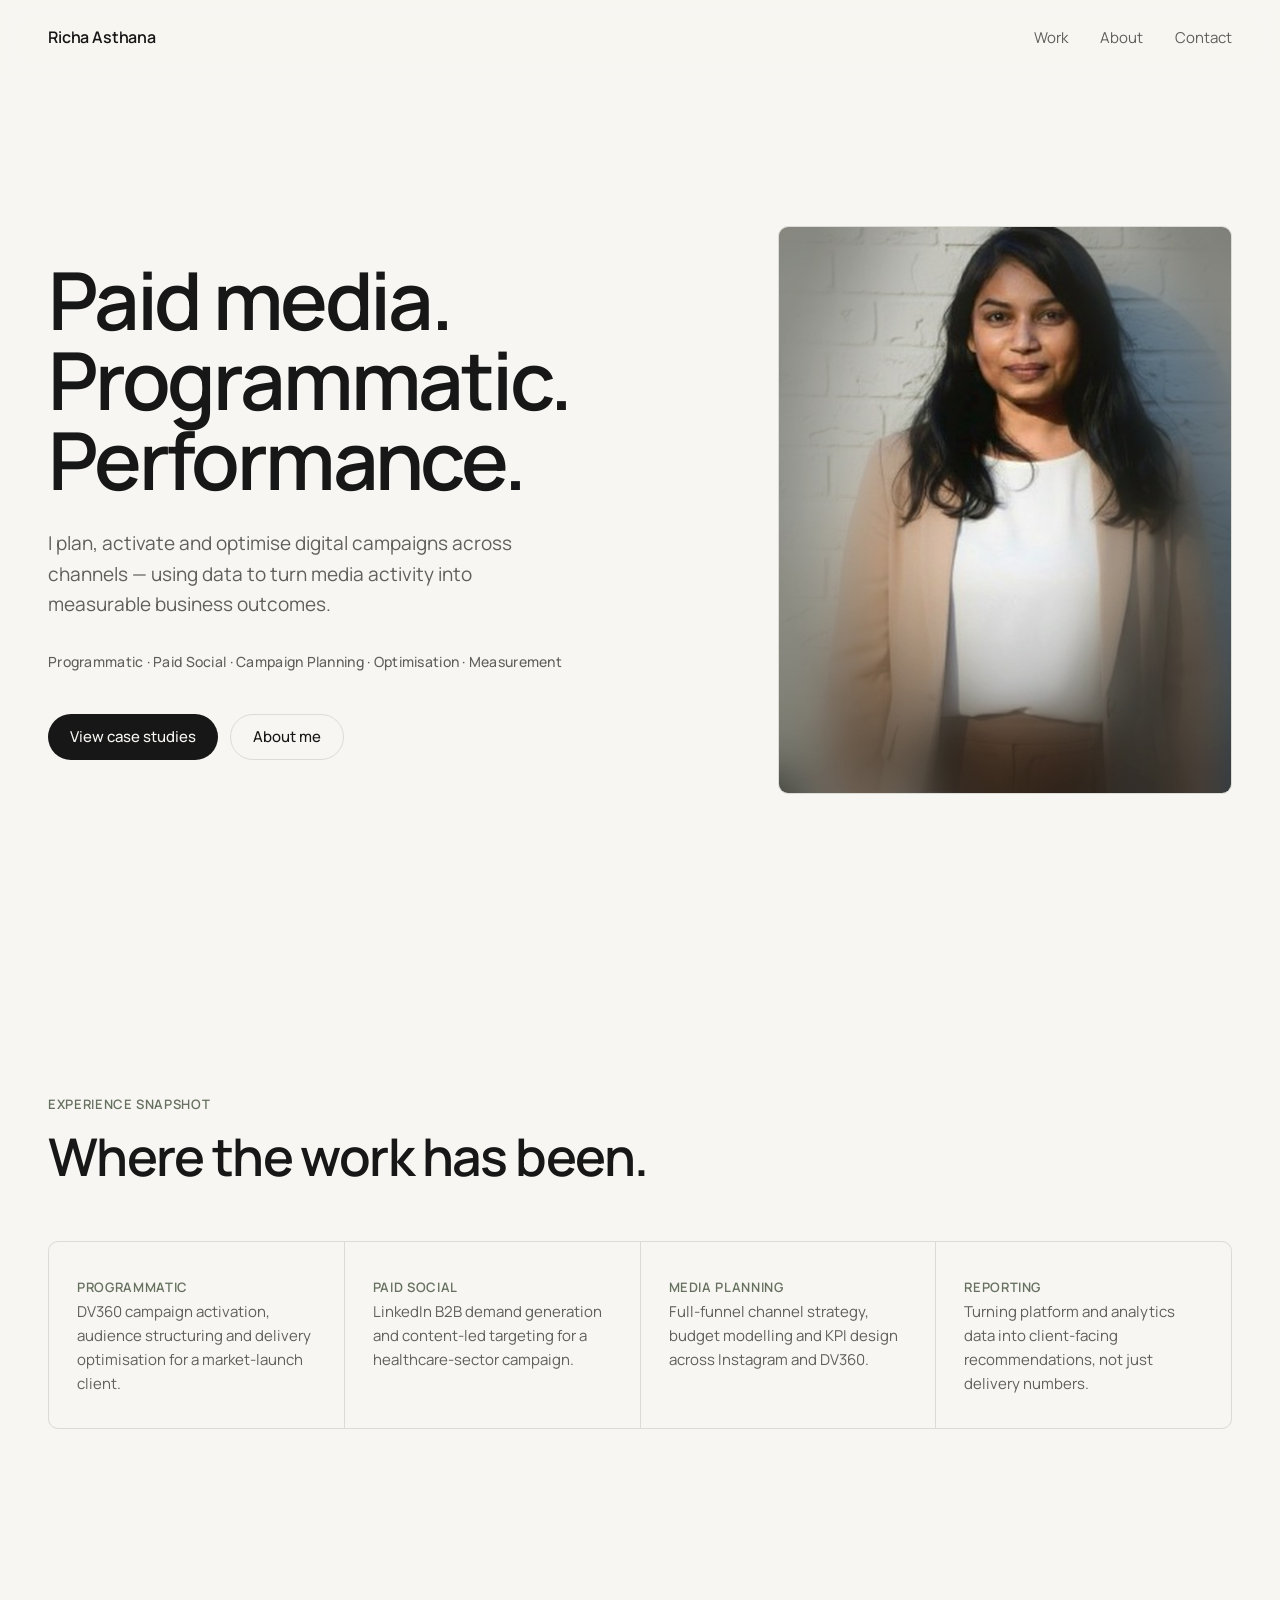
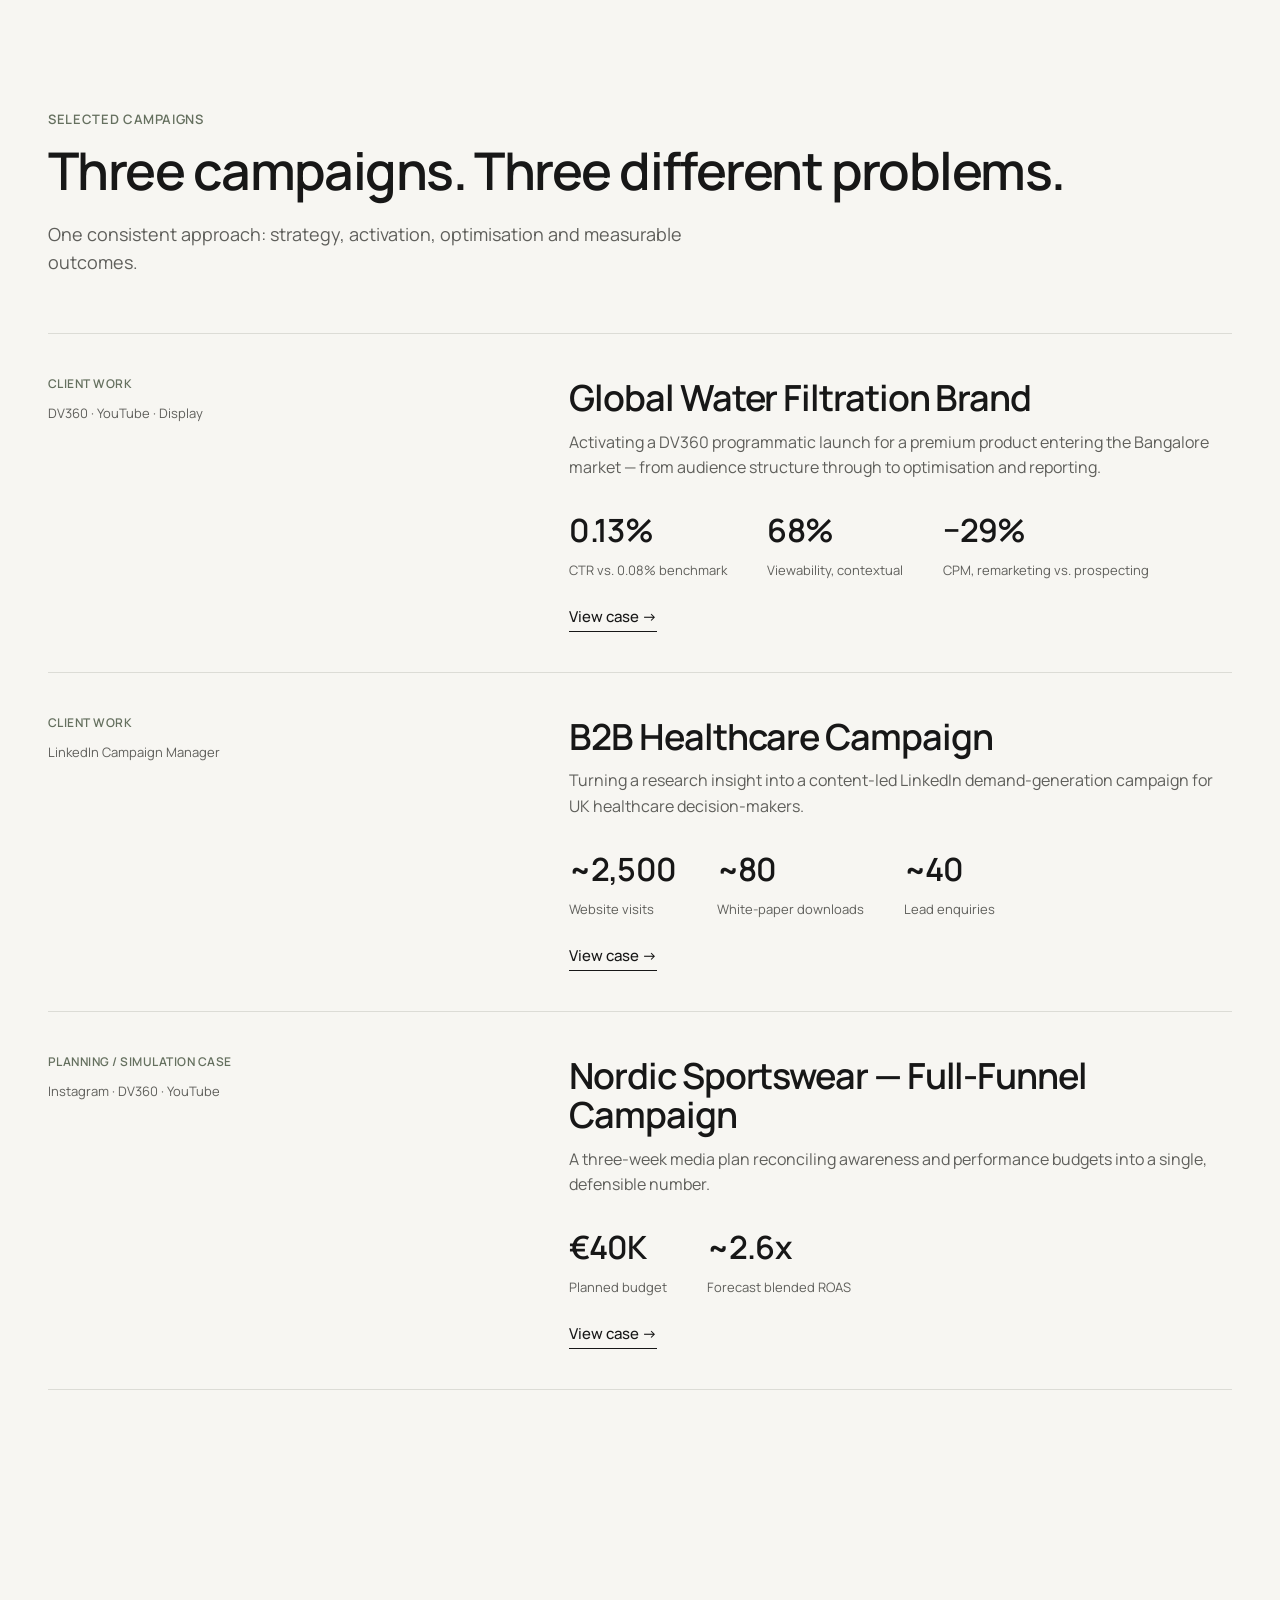
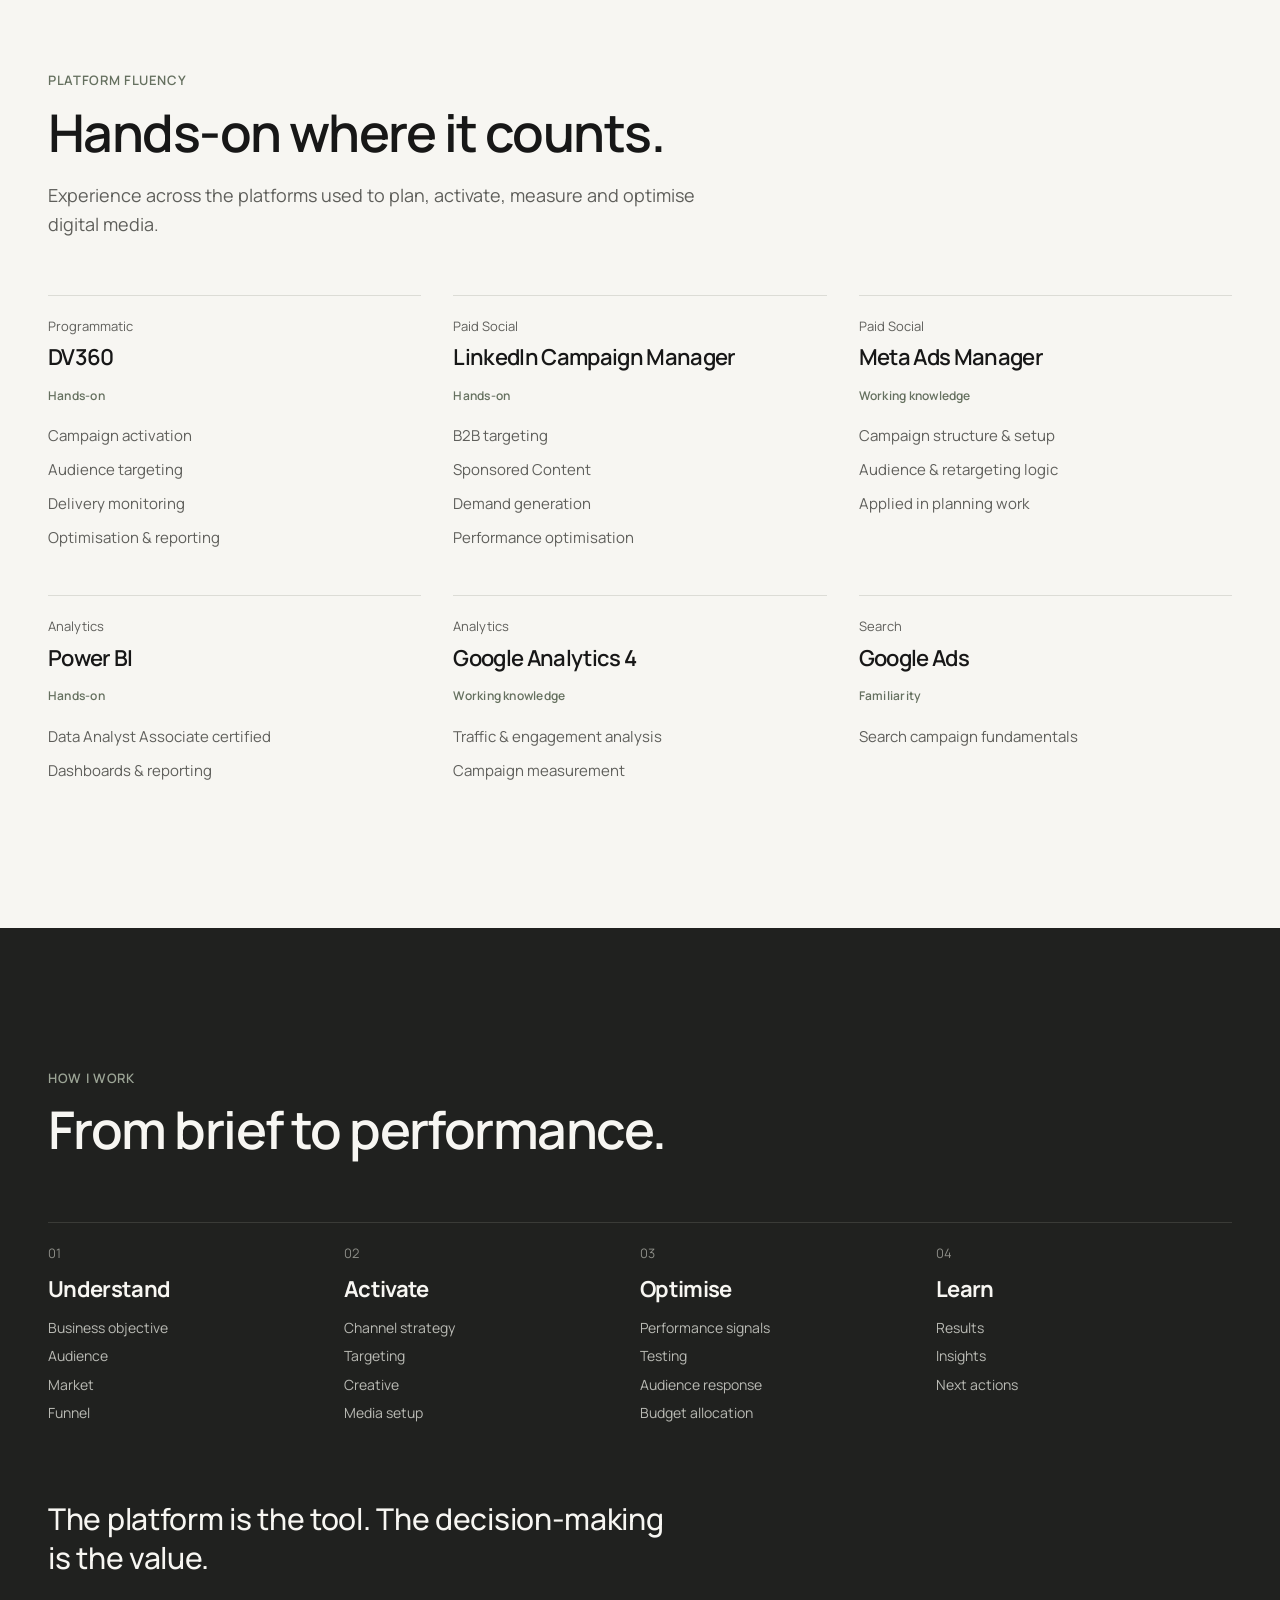
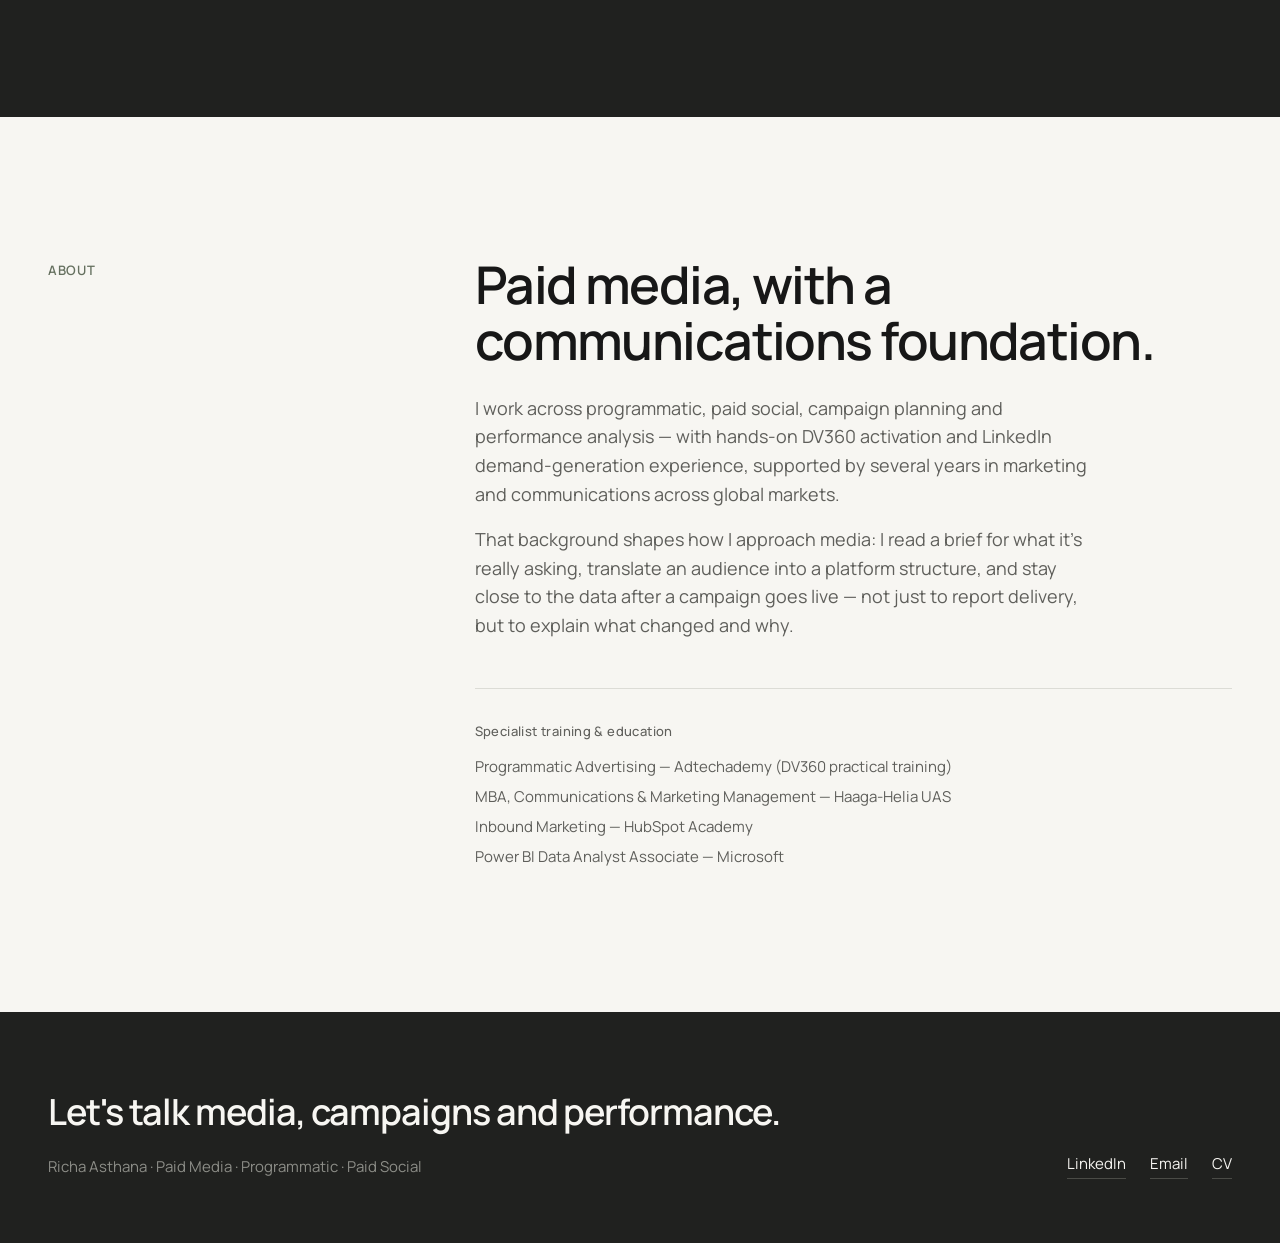
==== commit 81d8360e: "Update index.html" ====
--- a/index.html
+++ b/index.html
@@ -108,8 +108,198 @@
 
     <a class="case-card" href="case-sportswear.html">
       <div class="meta">
-        <span class="classification">Client work</span>
+        <span class="classification">Planning / simulation case</span>
         <span class="platform">Instagram · DV360 · YouTube</span>
       </div>
       <div>
-        <h3>Nordic Sportsw
+        <h3>Nordic Sportswear — Full-Funnel Campaign</h3>
+        <p class="desc">A three-week media plan reconciling awareness and performance budgets into a single, defensible number.</p>
+        <div class="kpis">
+          <div><div class="kpi-num">€40K</div><div class="kpi-lab">Planned budget</div></div>
+          <div><div class="kpi-num">~2.6x</div><div class="kpi-lab">Forecast blended ROAS</div></div>
+        </div>
+        <span class="view-link">View case →</span>
+      </div>
+    </a>
+
+  </div>
+</section>
+
+<!-- PLATFORM FLUENCY -->
+<section class="wrap reveal">
+  <div class="section-head">
+    <span class="eyebrow">Platform fluency</span>
+    <h2>Hands-on where it counts.</h2>
+    <p>Experience across the platforms used to plan, activate, measure and optimise digital media.</p>
+  </div>
+
+  <div class="platform-grid">
+    <div class="platform-card">
+      <div class="platform-cat">Programmatic</div>
+      <h4>DV360</h4>
+      <span class="fluency-tag">Hands-on</span>
+      <ul>
+        <li>Campaign activation</li>
+        <li>Audience targeting</li>
+        <li>Delivery monitoring</li>
+        <li>Optimisation &amp; reporting</li>
+      </ul>
+    </div>
+    <div class="platform-card">
+      <div class="platform-cat">Paid Social</div>
+      <h4>LinkedIn Campaign Manager</h4>
+      <span class="fluency-tag">Hands-on</span>
+      <ul>
+        <li>B2B targeting</li>
+        <li>Sponsored Content</li>
+        <li>Demand generation</li>
+        <li>Performance optimisation</li>
+      </ul>
+    </div>
+    <div class="platform-card">
+      <div class="platform-cat">Paid Social</div>
+      <h4>Meta Ads Manager</h4>
+      <span class="fluency-tag">Working knowledge</span>
+      <ul>
+        <li>Campaign structure &amp; setup</li>
+        <li>Audience &amp; retargeting logic</li>
+        <li>Applied in planning work</li>
+      </ul>
+    </div>
+    <div class="platform-card">
+      <div class="platform-cat">Analytics</div>
+      <h4>Power BI</h4>
+      <span class="fluency-tag">Hands-on</span>
+      <ul>
+        <li>Data Analyst Associate certified</li>
+        <li>Dashboards &amp; reporting</li>
+      </ul>
+    </div>
+    <div class="platform-card">
+      <div class="platform-cat">Analytics</div>
+      <h4>Google Analytics 4</h4>
+      <span class="fluency-tag">Working knowledge</span>
+      <ul>
+        <li>Traffic &amp; engagement analysis</li>
+        <li>Campaign measurement</li>
+      </ul>
+    </div>
+    <div class="platform-card">
+      <div class="platform-cat">Search</div>
+      <h4>Google Ads</h4>
+      <span class="fluency-tag">Familiarity</span>
+      <ul>
+        <li>Search campaign fundamentals</li>
+      </ul>
+    </div>
+  </div>
+</section>
+
+<!-- HOW I WORK -->
+<section class="section-dark work-section reveal">
+  <div class="wrap">
+    <div class="section-head">
+      <span class="eyebrow" style="color:#9CA596">How I work</span>
+      <h2>From brief to performance.</h2>
+    </div>
+
+    <div class="work-steps">
+      <div class="work-step">
+        <div class="step-num">01</div>
+        <h4>Understand</h4>
+        <ul>
+          <li>Business objective</li>
+          <li>Audience</li>
+          <li>Market</li>
+          <li>Funnel</li>
+        </ul>
+      </div>
+      <div class="work-step">
+        <div class="step-num">02</div>
+        <h4>Activate</h4>
+        <ul>
+          <li>Channel strategy</li>
+          <li>Targeting</li>
+          <li>Creative</li>
+          <li>Media setup</li>
+        </ul>
+      </div>
+      <div class="work-step">
+        <div class="step-num">03</div>
+        <h4>Optimise</h4>
+        <ul>
+          <li>Performance signals</li>
+          <li>Testing</li>
+          <li>Audience response</li>
+          <li>Budget allocation</li>
+        </ul>
+      </div>
+      <div class="work-step">
+        <div class="step-num">04</div>
+        <h4>Learn</h4>
+        <ul>
+          <li>Results</li>
+          <li>Insights</li>
+          <li>Next actions</li>
+        </ul>
+      </div>
+    </div>
+
+    <div class="work-statement">The platform is the tool. The decision-making is the value.</div>
+  </div>
+</section>
+
+<!-- ABOUT -->
+<section class="wrap reveal" id="about">
+  <div class="about-grid">
+    <div>
+      <span class="eyebrow">About</span>
+    </div>
+    <div>
+      <h2 style="margin-bottom:24px;">Paid media, with a communications foundation.</h2>
+      <p>I work across programmatic, paid social, campaign planning and performance analysis — with hands-on DV360 activation and LinkedIn demand-generation experience, supported by several years in marketing and communications across global markets.</p>
+      <p>That background shapes how I approach media: I read a brief for what it's really asking, translate an audience into a platform structure, and stay close to the data after a campaign goes live — not just to report delivery, but to explain what changed and why.</p>
+
+      <div class="training-note">
+        <span class="label">Specialist training &amp; education</span>
+        <ul>
+          <li>Programmatic Advertising — Adtechademy (DV360 practical training)</li>
+          <li>MBA, Communications &amp; Marketing Management — Haaga-Helia UAS</li>
+          <li>Inbound Marketing — HubSpot Academy</li>
+          <li>Power BI Data Analyst Associate — Microsoft</li>
+        </ul>
+      </div>
+    </div>
+  </div>
+</section>
+
+<!-- FOOTER -->
+<footer class="section-dark" id="contact">
+  <div class="wrap footer-inner">
+    <div>
+      <h3>Let's talk media, campaigns and performance.</h3>
+      <div class="footer-name">Richa Asthana · Paid Media · Programmatic · Paid Social</div>
+    </div>
+    <div class="footer-links">
+      <a href="https://www.linkedin.com/in/asthanaricha/">LinkedIn</a>
+      <a href="mailto:richa.asthana88@gmail.com">Email</a>
+      <a href="#">CV</a>
+    </div>
+  </div>
+</footer>
+
+<script>
+  const nav = document.getElementById('nav');
+  window.addEventListener('scroll', () => {
+    nav.classList.toggle('scrolled', window.scrollY > 8);
+  });
+
+  const revealEls = document.querySelectorAll('.reveal');
+  const io = new IntersectionObserver((entries) => {
+    entries.forEach(e => { if (e.isIntersecting) e.target.classList.add('in'); });
+  }, { threshold: 0.12 });
+  revealEls.forEach(el => io.observe(el));
+</script>
+
+</body>
+</html>
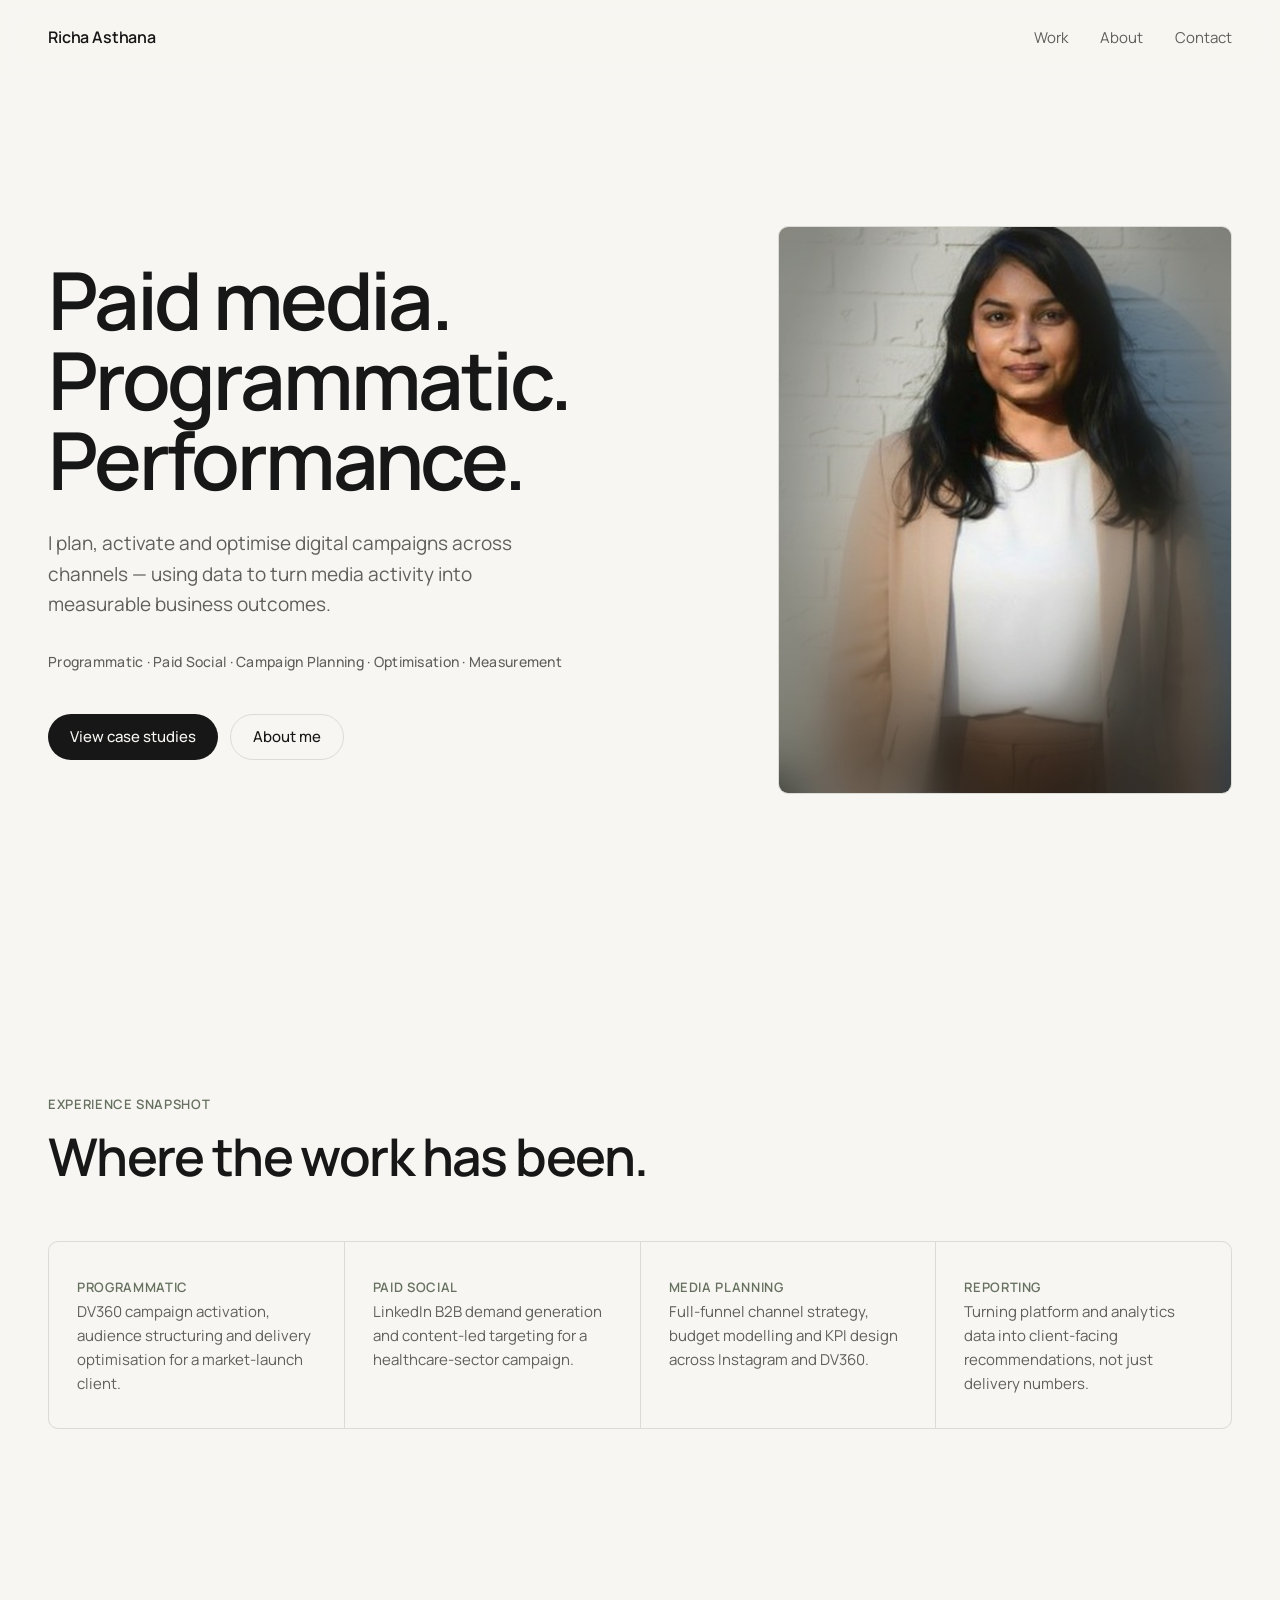
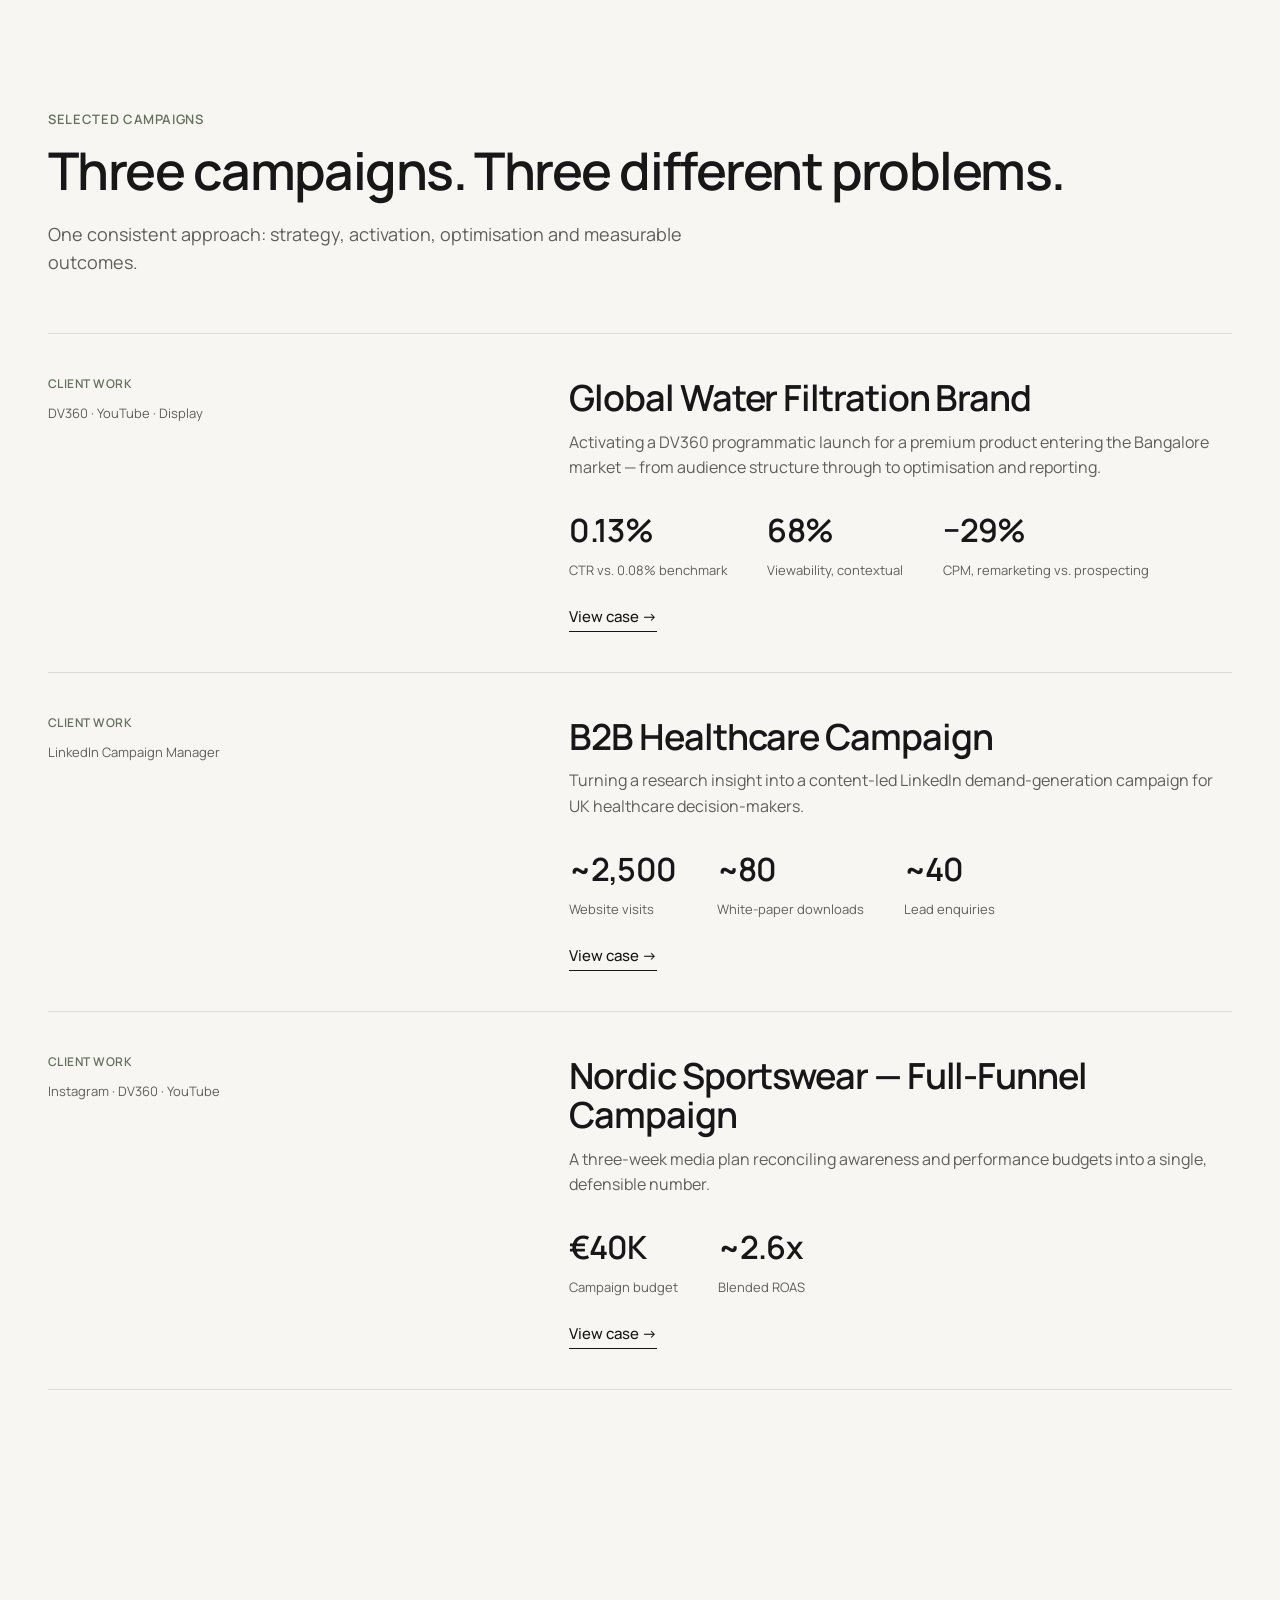
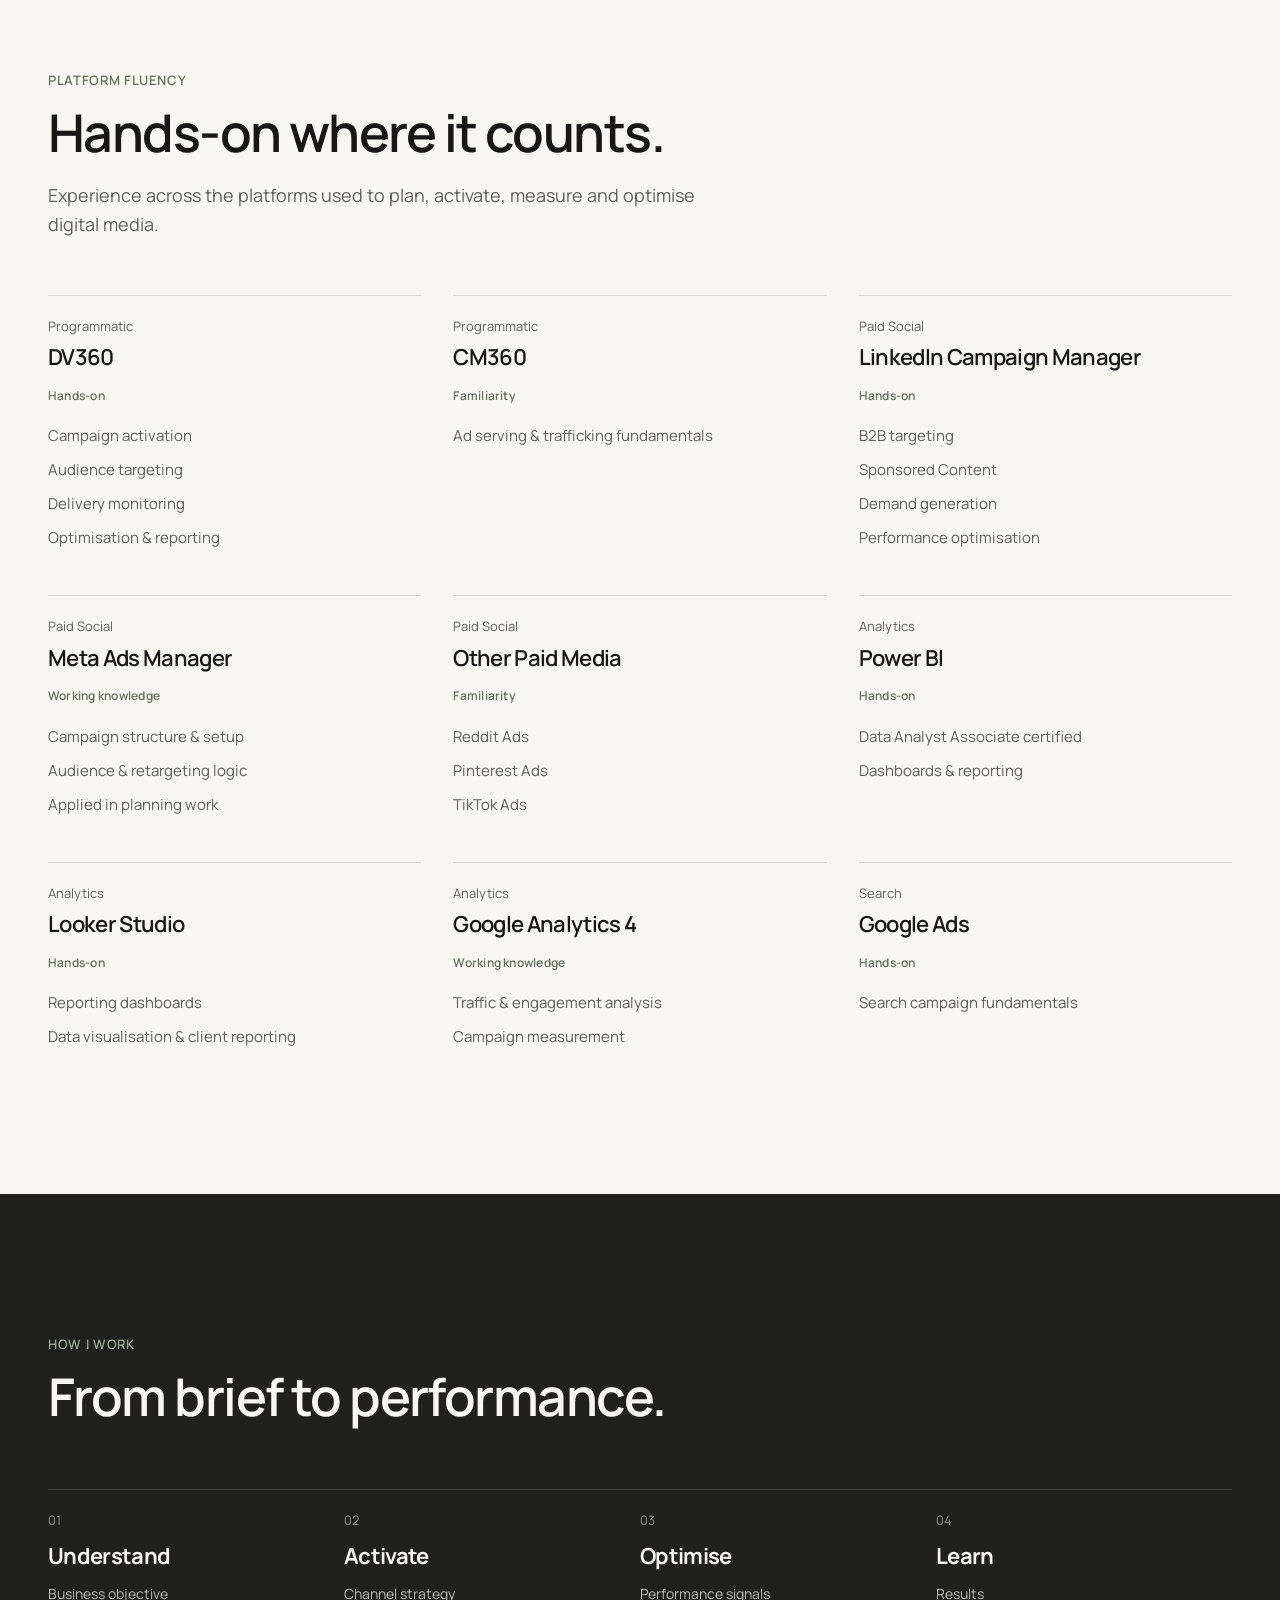
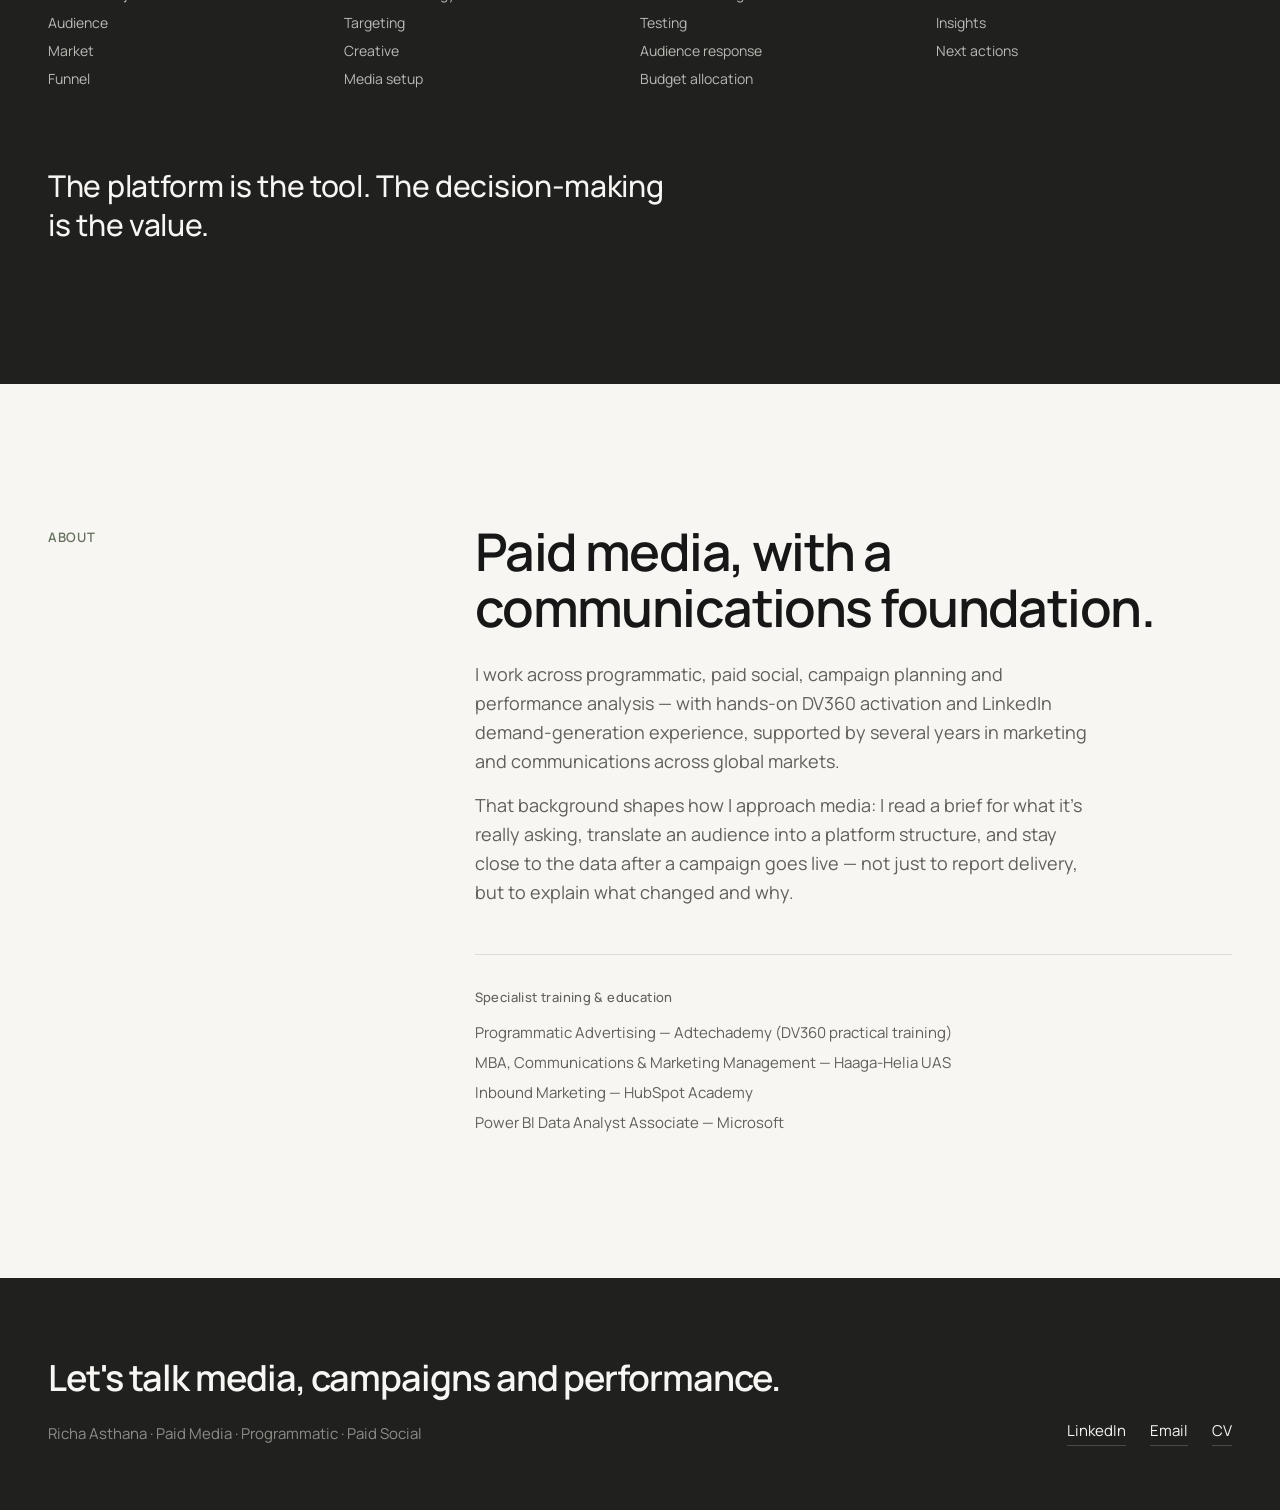
==== commit 3f9d3fec: "Update index.html" ====
--- a/index.html
+++ b/index.html
@@ -108,15 +108,15 @@
 
     <a class="case-card" href="case-sportswear.html">
       <div class="meta">
-        <span class="classification">Planning / simulation case</span>
+        <span class="classification">Client work</span>
         <span class="platform">Instagram · DV360 · YouTube</span>
       </div>
       <div>
         <h3>Nordic Sportswear — Full-Funnel Campaign</h3>
         <p class="desc">A three-week media plan reconciling awareness and performance budgets into a single, defensible number.</p>
         <div class="kpis">
-          <div><div class="kpi-num">€40K</div><div class="kpi-lab">Planned budget</div></div>
-          <div><div class="kpi-num">~2.6x</div><div class="kpi-lab">Forecast blended ROAS</div></div>
+          <div><div class="kpi-num">€40K</div><div class="kpi-lab">Campaign budget</div></div>
+          <div><div class="kpi-num">~2.6x</div><div class="kpi-lab">Blended ROAS</div></div>
         </div>
         <span class="view-link">View case →</span>
       </div>
@@ -146,6 +146,14 @@
       </ul>
     </div>
     <div class="platform-card">
+      <div class="platform-cat">Programmatic</div>
+      <h4>CM360</h4>
+      <span class="fluency-tag">Familiarity</span>
+      <ul>
+        <li>Ad serving &amp; trafficking fundamentals</li>
+      </ul>
+    </div>
+    <div class="platform-card">
       <div class="platform-cat">Paid Social</div>
       <h4>LinkedIn Campaign Manager</h4>
       <span class="fluency-tag">Hands-on</span>
@@ -167,12 +175,31 @@
       </ul>
     </div>
     <div class="platform-card">
+      <div class="platform-cat">Paid Social</div>
+      <h4>Other Paid Media</h4>
+      <span class="fluency-tag">Familiarity</span>
+      <ul>
+        <li>Reddit Ads</li>
+        <li>Pinterest Ads</li>
+        <li>TikTok Ads</li>
+      </ul>
+    </div>
+    <div class="platform-card">
       <div class="platform-cat">Analytics</div>
       <h4>Power BI</h4>
       <span class="fluency-tag">Hands-on</span>
       <ul>
         <li>Data Analyst Associate certified</li>
         <li>Dashboards &amp; reporting</li>
+      </ul>
+    </div>
+    <div class="platform-card">
+      <div class="platform-cat">Analytics</div>
+      <h4>Looker Studio</h4>
+      <span class="fluency-tag">Hands-on</span>
+      <ul>
+        <li>Reporting dashboards</li>
+        <li>Data visualisation &amp; client reporting</li>
       </ul>
     </div>
     <div class="platform-card">
@@ -187,7 +214,7 @@
     <div class="platform-card">
       <div class="platform-cat">Search</div>
       <h4>Google Ads</h4>
-      <span class="fluency-tag">Familiarity</span>
+      <span class="fluency-tag">Hands-on</span>
       <ul>
         <li>Search campaign fundamentals</li>
       </ul>
@@ -281,9 +308,9 @@
       <div class="footer-name">Richa Asthana · Paid Media · Programmatic · Paid Social</div>
     </div>
     <div class="footer-links">
-      <a href="https://www.linkedin.com/in/asthanaricha/">LinkedIn</a>
-      <a href="mailto:richa.asthana88@gmail.com">Email</a>
-      <a href="#">CV</a>
+      <a href="https://www.linkedin.com/in/asthanaricha/" target="_blank" rel="noopener noreferrer">LinkedIn</a>
+      <a href="mailto:richa.asthana88@gmail.com" target="_blank" rel="noopener noreferrer">Email</a>
+      <a href="#" target="_blank" rel="noopener noreferrer">CV</a>
     </div>
   </div>
 </footer>
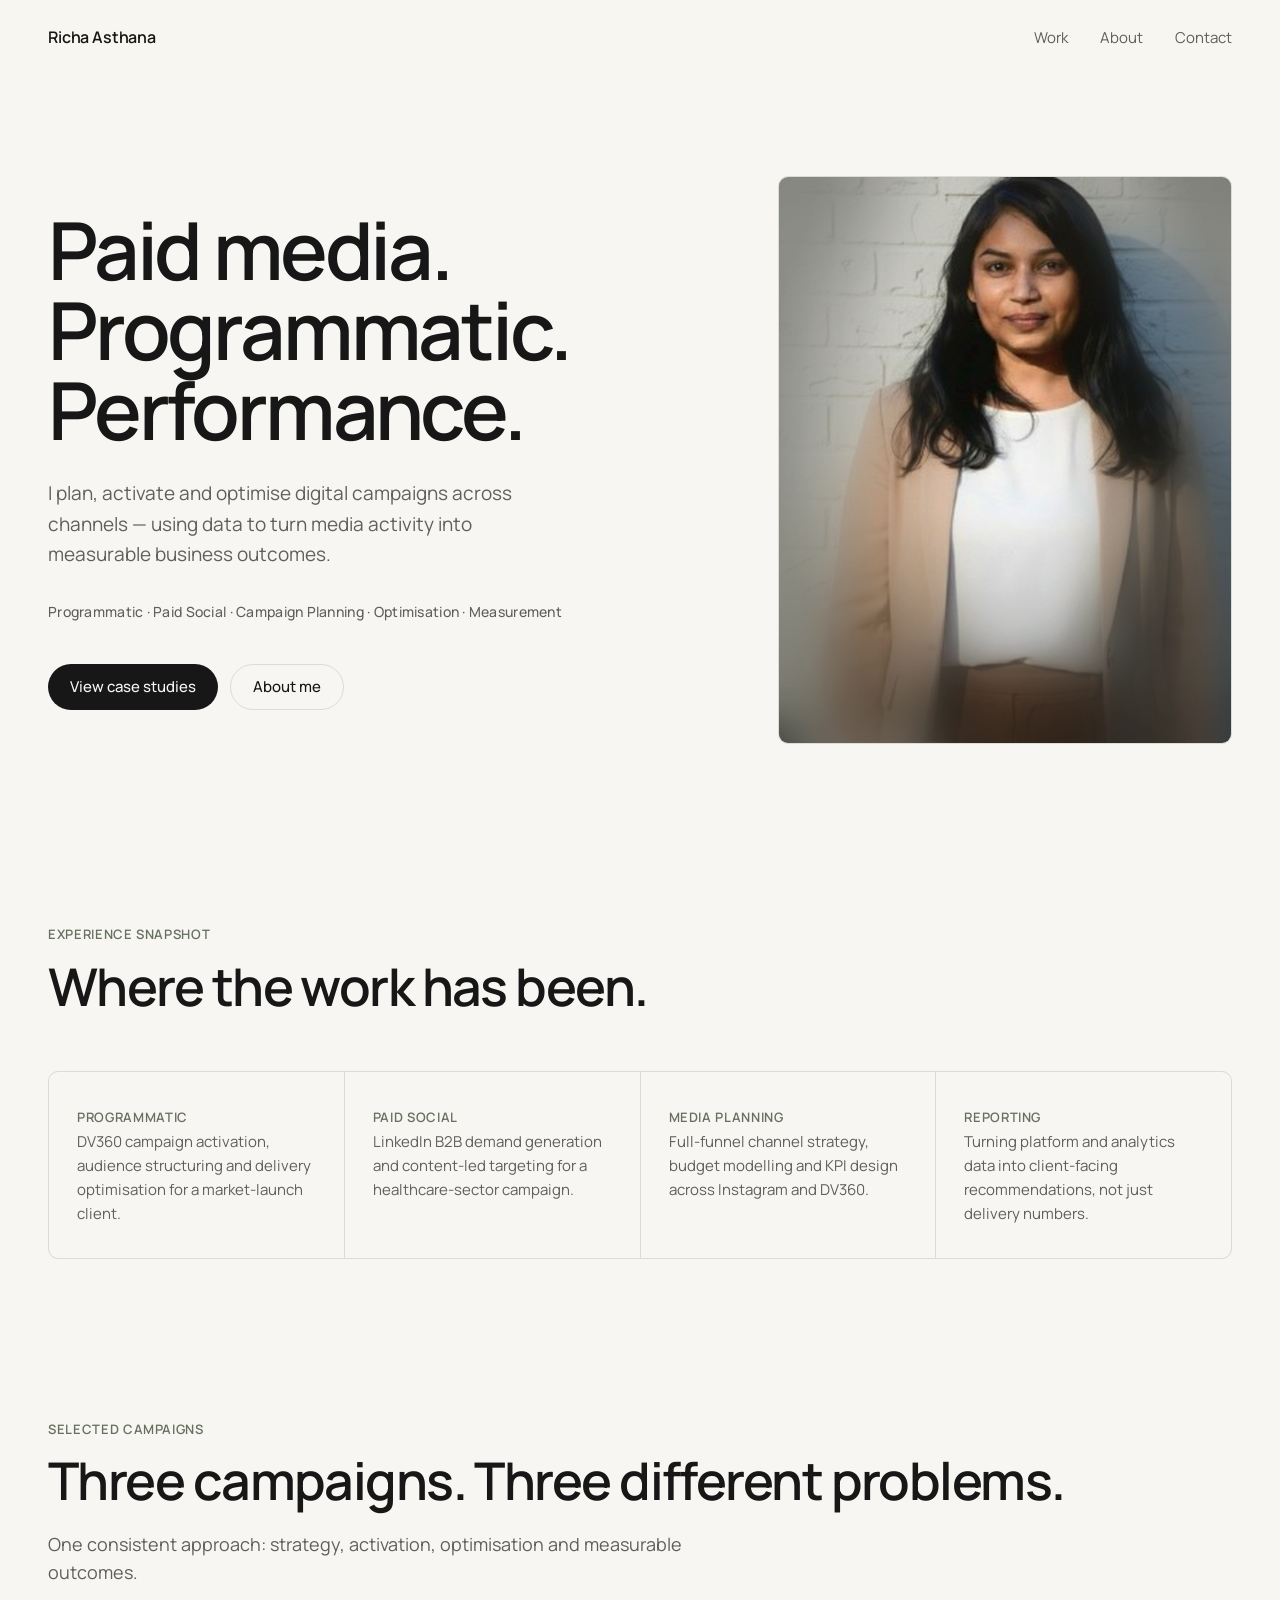
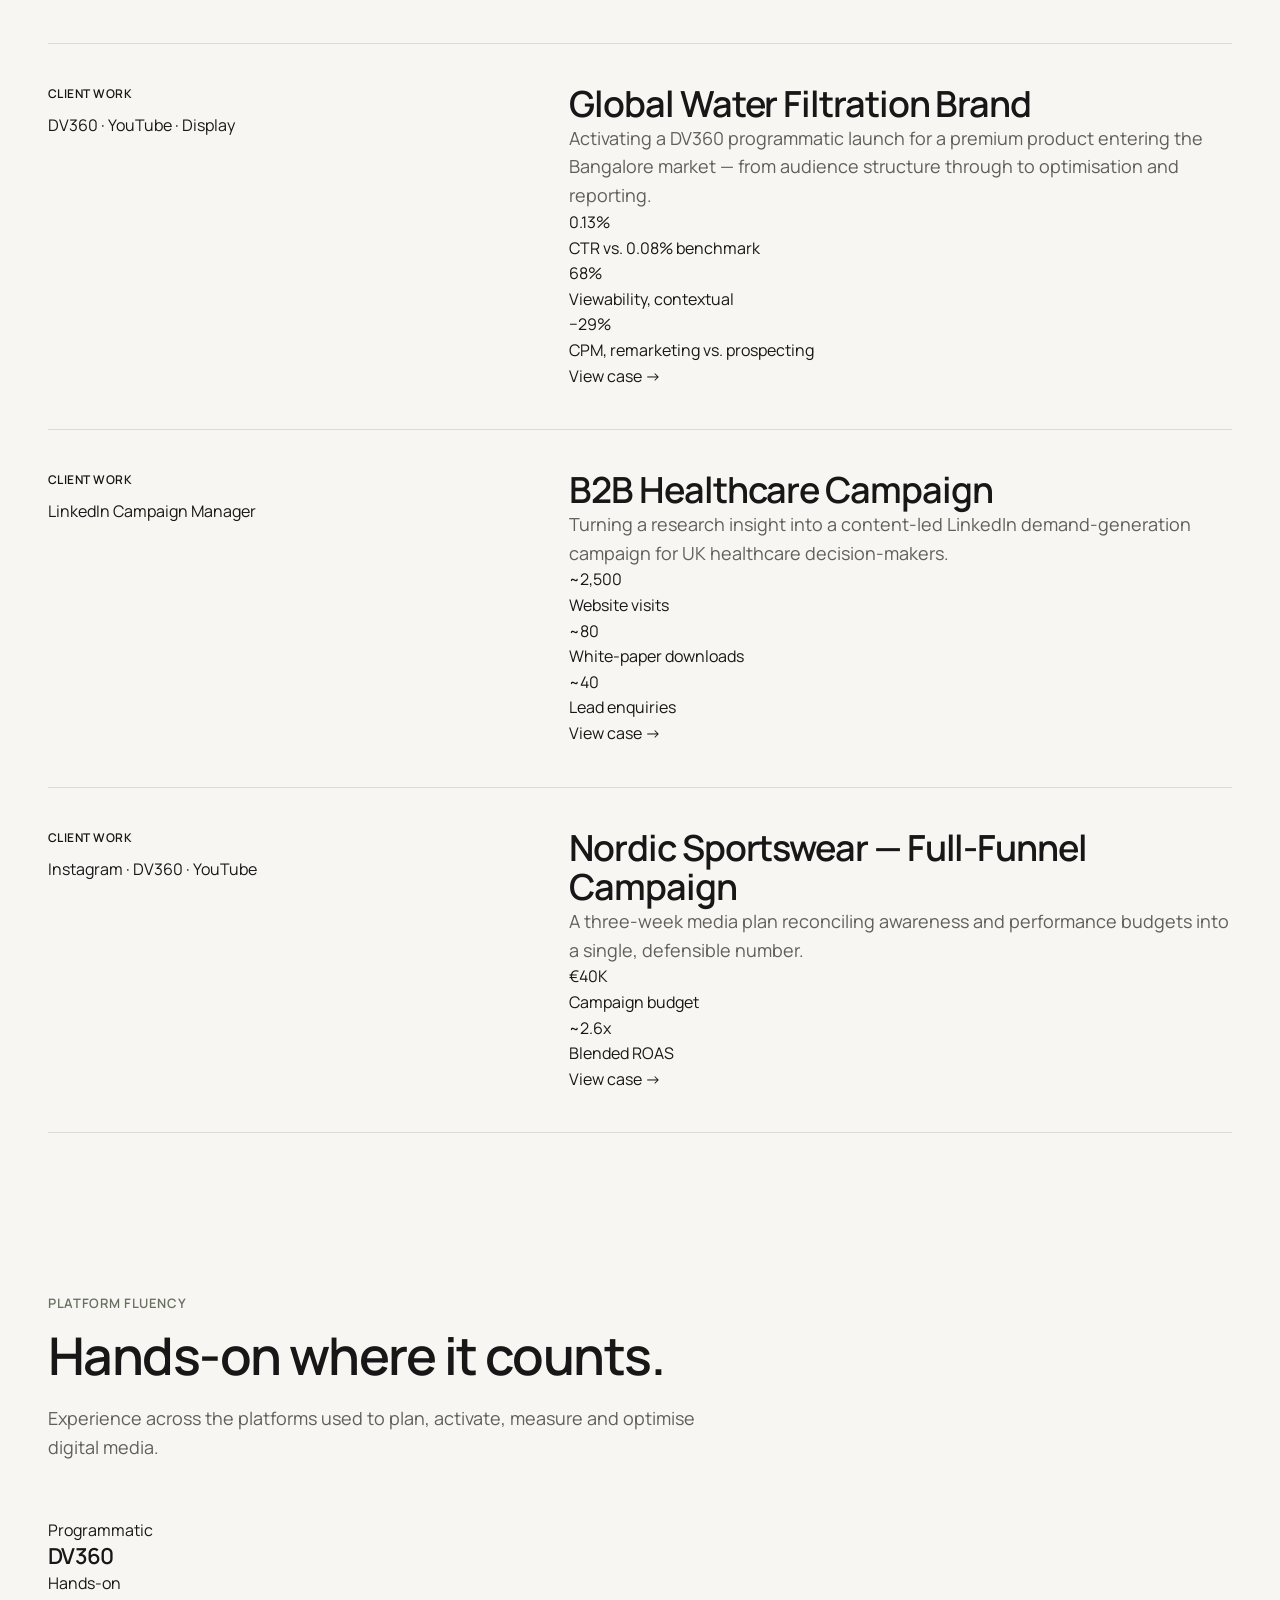
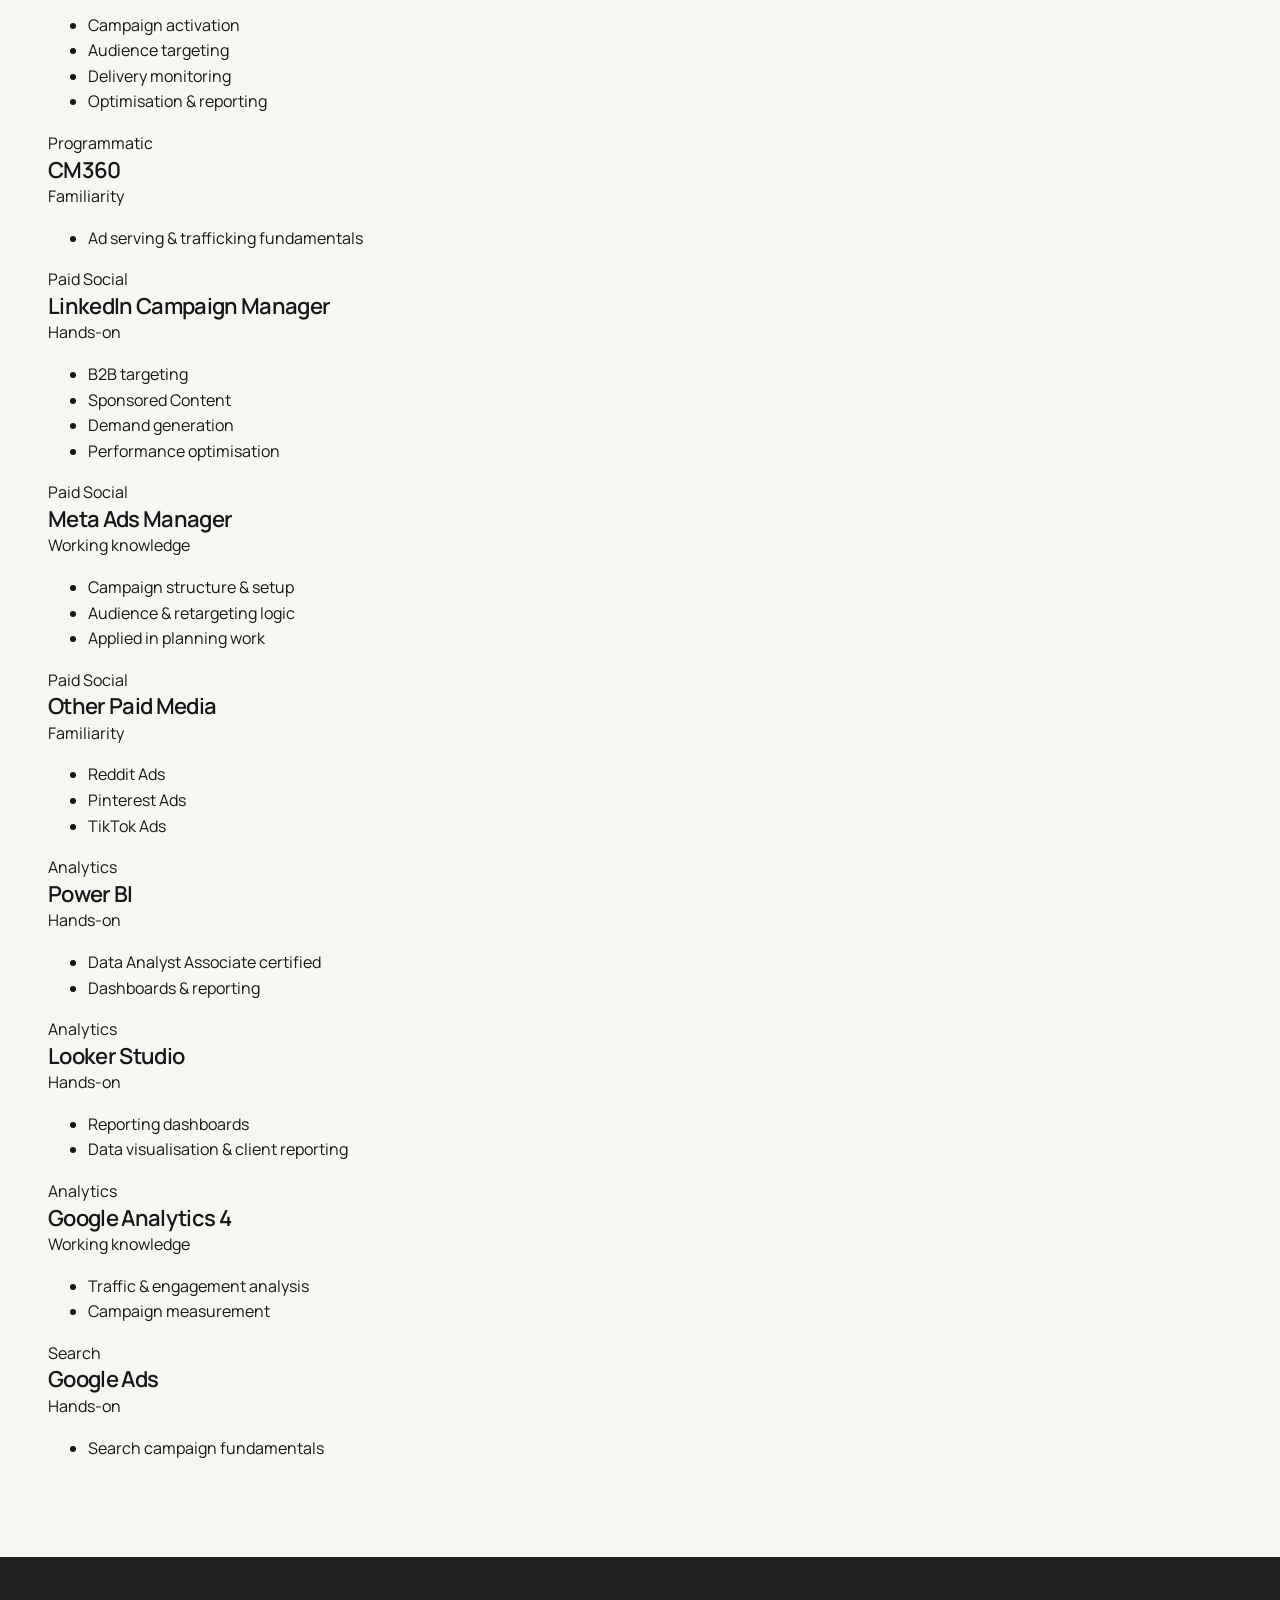
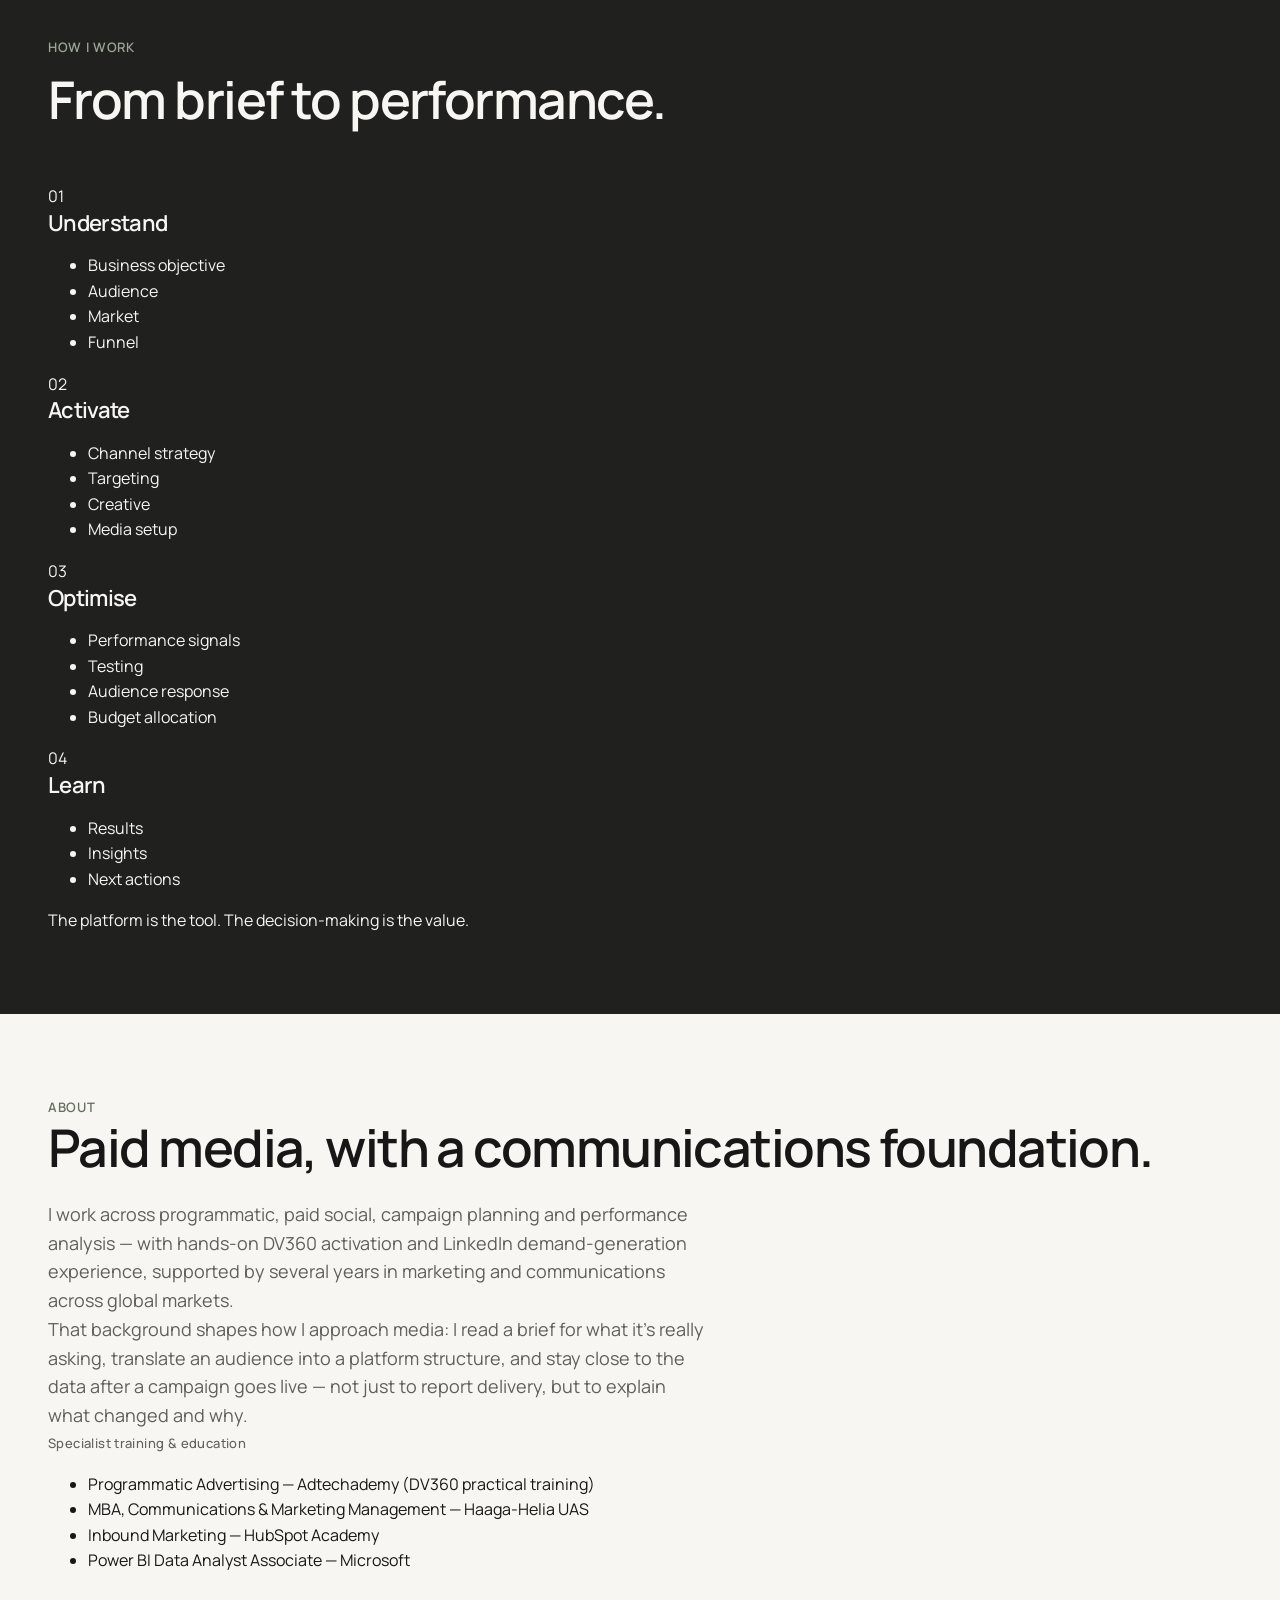
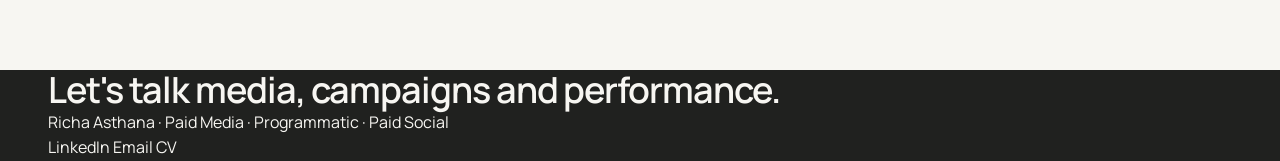
==== commit 4b6a4892: "Update index.html" ====
--- a/index.html
+++ b/index.html
@@ -223,7 +223,7 @@
 </section>
 
 <!-- HOW I WORK -->
-<section class="section-dark work-section reveal">
+<section class="section-dark reveal">
   <div class="wrap">
     <div class="section-head">
       <span class="eyebrow" style="color:#9CA596">How I work</span>
--- a/style.css
+++ b/style.css
@@ -212,14 +212,14 @@
 /* ---------- Sections ---------- */
 
 section {
-  padding: 140px 0;
-}
-
-@media (max-width: 900px) {
-  section { padding: 104px 0; }
+  padding: 80px 0;
+}
+
+@media (max-width: 900px) {
+  section { padding: 64px 0; }
 }
 @media (max-width: 560px) {
-  section { padding: 80px 0; }
+  section { padding: 48px 0; }
 }
 
 .section-head {
@@ -250,8 +250,8 @@
 /* ---------- Hero ---------- */
 
 .hero {
-  padding-top: 150px;
-  padding-bottom: 160px;
+  padding-top: 100px;
+  padding-bottom: 100px;
   display: grid;
   grid-template-columns: 1.2fr 0.8fr;
   gap: 48px;
@@ -259,7 +259,7 @@
 }
 
 @media (max-width: 900px) {
-  .hero { grid-template-columns: 1fr; padding-top: 120px; padding-bottom: 100px; }
+  .hero { grid-template-columns: 1fr; padding-top: 80px; padding-bottom: 80px; }
 }
 
 .hero p.lede {
@@ -343,357 +343,4 @@
   font-weight: 600;
   letter-spacing: 0.04em;
   text-transform: uppercase;
-  color: var(--accent);
-}
-.case-card .platform { font-size: 13px; color: var(--ink-muted); }
-
-.case-card h3 { margin-top: 4px; }
-.case-card p.desc { margin-top: 12px; font-size: 16px; }
-
-.case-card .kpis {
-  display: flex;
-  gap: 40px;
-  margin-top: 24px;
-  flex-wrap: wrap;
-}
-.case-card .kpi-num { font-size: 32px; font-weight: 600; letter-spacing: -0.02em; }
-.case-card .kpi-lab { font-size: 13px; color: var(--ink-muted); margin-top: 4px; }
-
-.case-card .view-link {
-  margin-top: 24px;
-  display: inline-flex;
-  align-items: center;
-  gap: 8px;
-  font-size: 15px;
-  font-weight: 500;
-  color: var(--ink);
-  border-bottom: 1px solid var(--ink);
-  padding-bottom: 2px;
-  transition: gap 200ms ease-out, color 200ms ease-out;
-}
-.case-card:hover .view-link { gap: 14px; color: var(--accent); border-color: var(--accent); }
-
-/* ---------- Platform fluency ---------- */
-
-.platform-grid {
-  display: grid;
-  grid-template-columns: repeat(3, 1fr);
-  gap: 40px 32px;
-}
-
-@media (max-width: 900px) {
-  .platform-grid { grid-template-columns: repeat(2, 1fr); }
-}
-@media (max-width: 560px) {
-  .platform-grid { grid-template-columns: 1fr; }
-}
-
-.platform-cat {
-  font-size: 13px;
-  color: var(--ink-muted);
-  margin-bottom: 8px;
-}
-
-.platform-card {
-  border-top: 1px solid var(--border);
-  padding-top: 20px;
-}
-
-.platform-card h4 { margin-bottom: 4px; }
-
-.fluency-tag {
-  display: inline-block;
-  font-size: 12px;
-  font-weight: 600;
-  letter-spacing: 0.02em;
-  color: var(--accent);
-  margin: 10px 0 14px;
-}
-
-.platform-card ul {
-  list-style: none;
-  margin: 0;
-  padding: 0;
-  font-size: 15px;
-  color: var(--ink-muted);
-}
-
-.platform-card li {
-  padding: 5px 0;
-}
-
-/* ---------- How I Work ---------- */
-
-.work-steps {
-  display: grid;
-  grid-template-columns: repeat(4, 1fr);
-  gap: 0;
-  margin-top: 64px;
-}
-
-@media (max-width: 900px) {
-  .work-steps { grid-template-columns: repeat(2, 1fr); gap: 40px 24px; }
-}
-@media (max-width: 560px) {
-  .work-steps { grid-template-columns: 1fr; gap: 32px; }
-}
-
-.work-step {
-  border-top: 1px solid #3A3B37;
-  padding-top: 20px;
-  padding-right: 24px;
-}
-
-.work-step .step-num {
-  font-size: 13px;
-  color: #8C8D87;
-  margin-bottom: 12px;
-}
-
-.work-step h4 {
-  margin-bottom: 10px;
-  color: #F7F6F2;
-  font-weight: 700;
-}
-
-.work-step ul {
-  list-style: none;
-  margin: 0;
-  padding: 0;
-  font-size: 14px;
-  color: #B9BAB4;
-}
-.work-step li { padding: 3px 0; }
-
-.work-statement {
-  margin-top: 72px;
-  font-size: 30px;
-  font-weight: 500;
-  letter-spacing: -0.01em;
-  line-height: 1.3;
-  max-width: 640px;
-}
-
-/* ---------- Measurement mindset ---------- */
-
-.measure-flow {
-  display: flex;
-  flex-direction: column;
-  gap: 0;
-  max-width: 520px;
-}
-
-.measure-tier {
-  padding: 28px 0;
-  border-top: 1px solid var(--border);
-}
-.measure-flow .measure-tier:last-child { border-bottom: 1px solid var(--border); }
-
-.measure-tier .eyebrow { margin-bottom: 10px; }
-
-.measure-tier .items {
-  font-size: 16px;
-  color: var(--ink);
-}
-
-.measure-arrow {
-  text-align: left;
-  color: var(--ink-muted);
-  font-size: 14px;
-  padding-left: 2px;
-}
-
-/* ---------- About ---------- */
-
-.about-grid {
-  display: grid;
-  grid-template-columns: 4fr 8fr;
-  gap: 48px;
-}
-@media (max-width: 900px) {
-  .about-grid { grid-template-columns: 1fr; }
-}
-
-.about-grid p { max-width: 620px; margin-bottom: 16px; }
-
-.timeline-item {
-  display: grid;
-  grid-template-columns: 1fr 3fr;
-  gap: 24px;
-  padding: 20px 0;
-  border-top: 1px solid var(--border);
-}
-.timeline-item:last-child { border-bottom: 1px solid var(--border); }
-
-.timeline-item .years { font-size: 14px; color: var(--ink-muted); }
-.timeline-item .role { font-size: 16px; font-weight: 600; }
-.timeline-item .org { font-size: 15px; color: var(--ink-muted); margin-top: 2px; }
-.timeline-item .note { font-size: 14px; color: var(--ink-muted); margin-top: 4px; }
-.timeline-item .note a { color: var(--accent); }
-
-@media (max-width: 560px) {
-  .timeline-item { grid-template-columns: 1fr; gap: 4px; }
-}
-
-.training-note {
-  margin-top: 48px;
-  padding-top: 32px;
-  border-top: 1px solid var(--border);
-}
-.training-note .label { display: block; margin-bottom: 10px; }
-.training-note ul {
-  list-style: none;
-  padding: 0;
-  margin: 0;
-  font-size: 15px;
-  color: var(--ink-muted);
-}
-.training-note li { padding: 3px 0; }
-
-/* ---------- Footer / CTA ---------- */
-
-footer.section-dark {
-  padding: 80px 0 64px;
-}
-
-@media (max-width: 900px) {
-  footer.section-dark { padding: 64px 0 48px; }
-}
-@media (max-width: 560px) {
-  footer.section-dark { padding: 48px 0 40px; }
-}
-
-.footer-inner {
-  display: flex;
-  justify-content: space-between;
-  align-items: flex-end;
-  flex-wrap: wrap;
-  gap: 40px;
-}
-
-.footer-links {
-  display: flex;
-  gap: 24px;
-  font-size: 15px;
-}
-.footer-links a { color: var(--dark-text); border-bottom: 1px solid #4A4B46; padding-bottom: 2px; }
-.footer-links a:hover { border-color: var(--accent); color: var(--accent); }
-
-.footer-name { font-size: 15px; color: #8C8D87; margin-top: 24px; }
-
-/* ---------- Reveal-on-scroll ---------- */
-
-.reveal {
-  opacity: 0;
-  transform: translateY(16px);
-  transition: opacity 500ms ease-out, transform 500ms ease-out;
-}
-.reveal.in { opacity: 1; transform: translateY(0); }
-
-/* ---------- Case study page ---------- */
-
-.case-hero {
-  padding-top: 150px;
-  padding-bottom: 80px;
-}
-
-.case-hero .classification { margin-bottom: 20px; }
-
-.case-hero h1 { font-size: 60px; max-width: 900px; }
-
-@media (max-width: 900px) { .case-hero h1 { font-size: 40px; } }
-
-.case-hero .proposition { margin-top: 24px; font-size: 20px; max-width: 640px; }
-
-.case-section {
-  padding: 72px 0;
-  border-top: 1px solid var(--border);
-}
-
-.case-section-inner {
-  display: grid;
-  grid-template-columns: 4fr 8fr;
-  gap: 48px;
-}
-
-@media (max-width: 900px) {
-  .case-section-inner { grid-template-columns: 1fr; gap: 20px; }
-}
-
-.case-section-inner .eyebrow { padding-top: 4px; }
-
-.case-section-inner .content > * + * { margin-top: 20px; }
-
-.kpi-row {
-  display: flex;
-  gap: 56px;
-  flex-wrap: wrap;
-  margin-top: 32px;
-}
-
-.kpi-block .kpi-num { font-size: 40px; font-weight: 600; letter-spacing: -0.02em; }
-.kpi-block .kpi-lab { font-size: 14px; color: var(--ink-muted); margin-top: 6px; max-width: 180px; }
-.kpi-block .kpi-tag {
-  display: inline-block;
-  font-size: 11px;
-  font-weight: 600;
-  letter-spacing: 0.03em;
-  text-transform: uppercase;
-  color: var(--accent);
-  margin-top: 8px;
-}
-
-.journey {
-  display: flex;
-  align-items: center;
-  flex-wrap: wrap;
-  gap: 8px;
-  font-size: 15px;
-  color: var(--ink-muted);
-  margin-top: 8px;
-}
-.journey .step {
-  padding: 8px 16px;
-  border: 1px solid var(--border);
-  border-radius: 999px;
-  color: var(--ink);
-  font-size: 14px;
-}
-.journey .arrow { color: var(--border); }
-
-.optim-grid {
-  display: grid;
-  grid-template-columns: repeat(4, 1fr);
-  gap: 24px;
-  margin-top: 8px;
-}
-@media (max-width: 900px) {
-  .optim-grid { grid-template-columns: 1fr 1fr; }
-}
-@media (max-width: 560px) {
-  .optim-grid { grid-template-columns: 1fr; }
-}
-.optim-block .label { display: block; margin-bottom: 10px; color: var(--accent); }
-.optim-block p { font-size: 15px; }
-
-.case-capability {
-  display: flex;
-  gap: 10px;
-  flex-wrap: wrap;
-  margin-top: 8px;
-}
-.cap-tag {
-  font-size: 13px;
-  padding: 7px 14px;
-  border: 1px solid var(--border);
-  border-radius: 999px;
-  color: var(--ink-muted);
-}
-
-.case-nav {
-  display: flex;
-  justify-content: space-between;
-  padding: 48px 0 100px;
-}
-.case-nav a { font-size: 15px; color: var(--ink-muted); }
-.case-nav a:hover { color: var(--accent); }
+  color:
